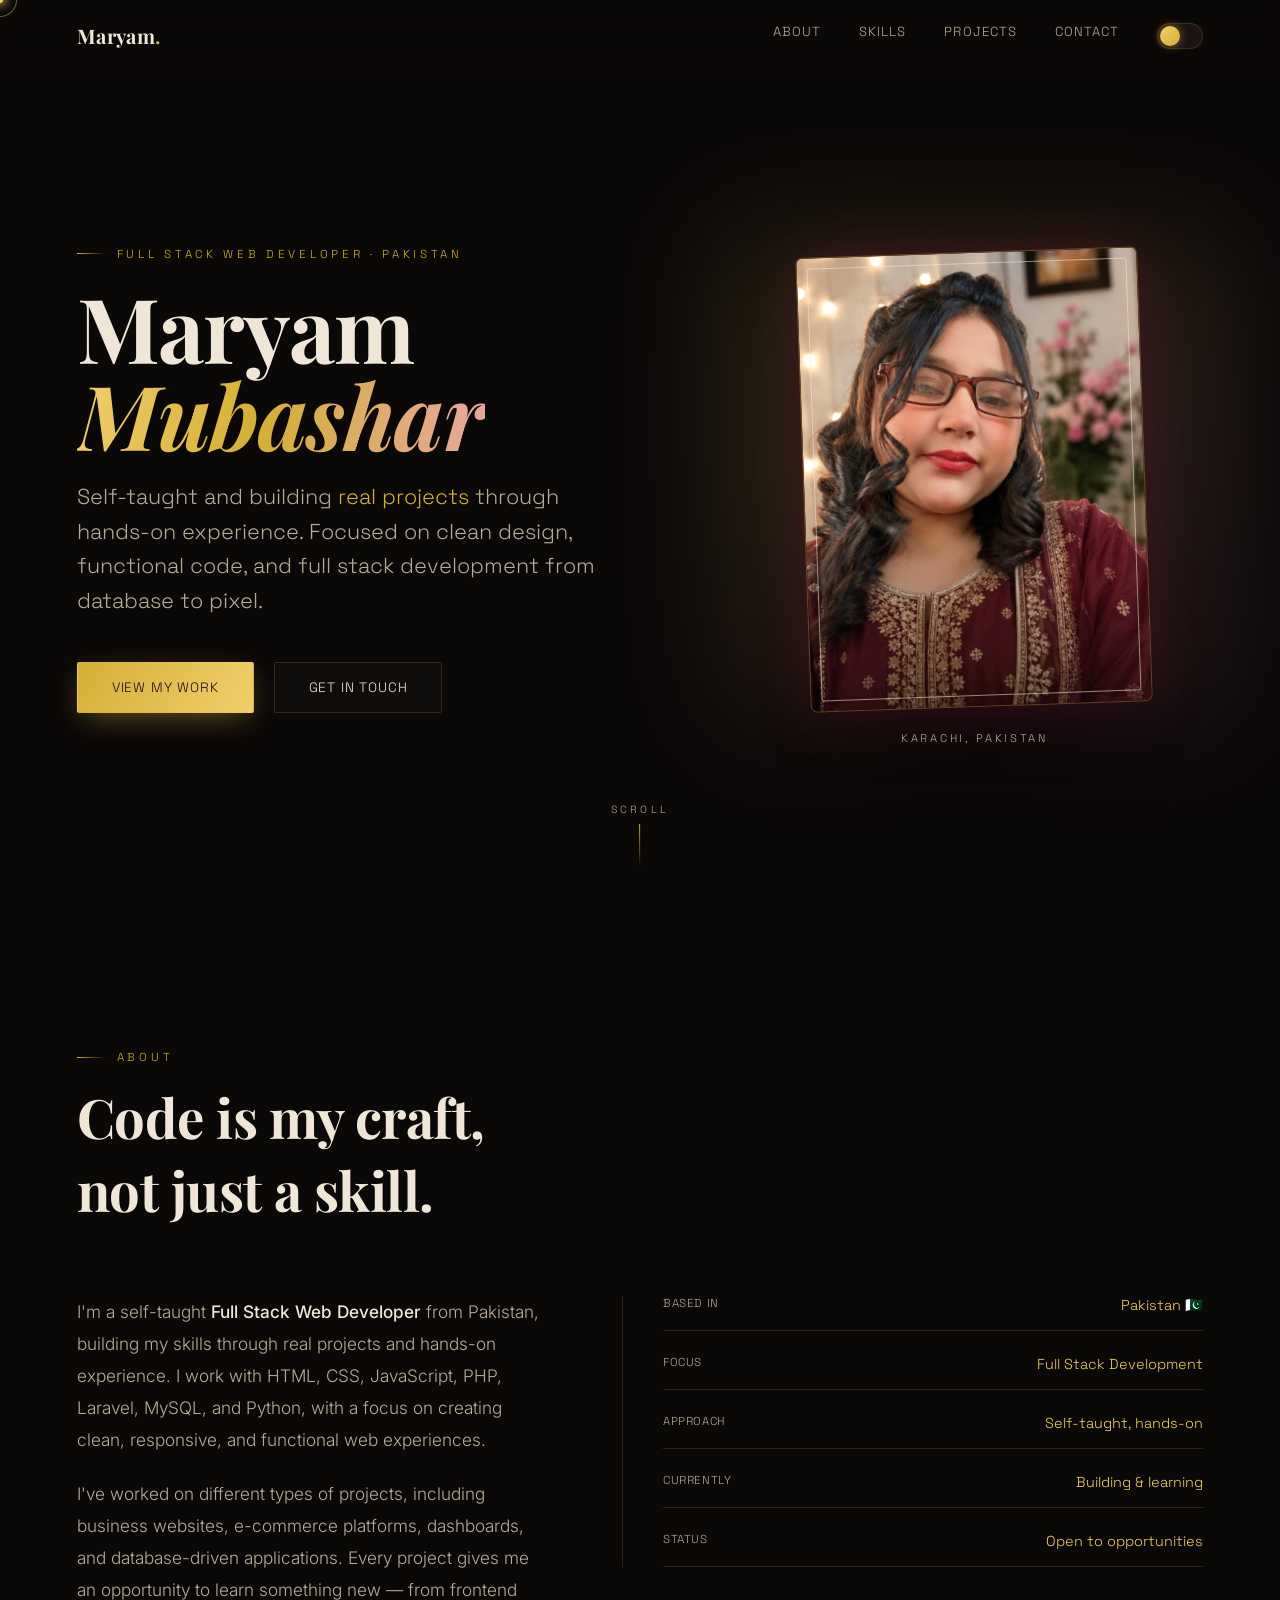
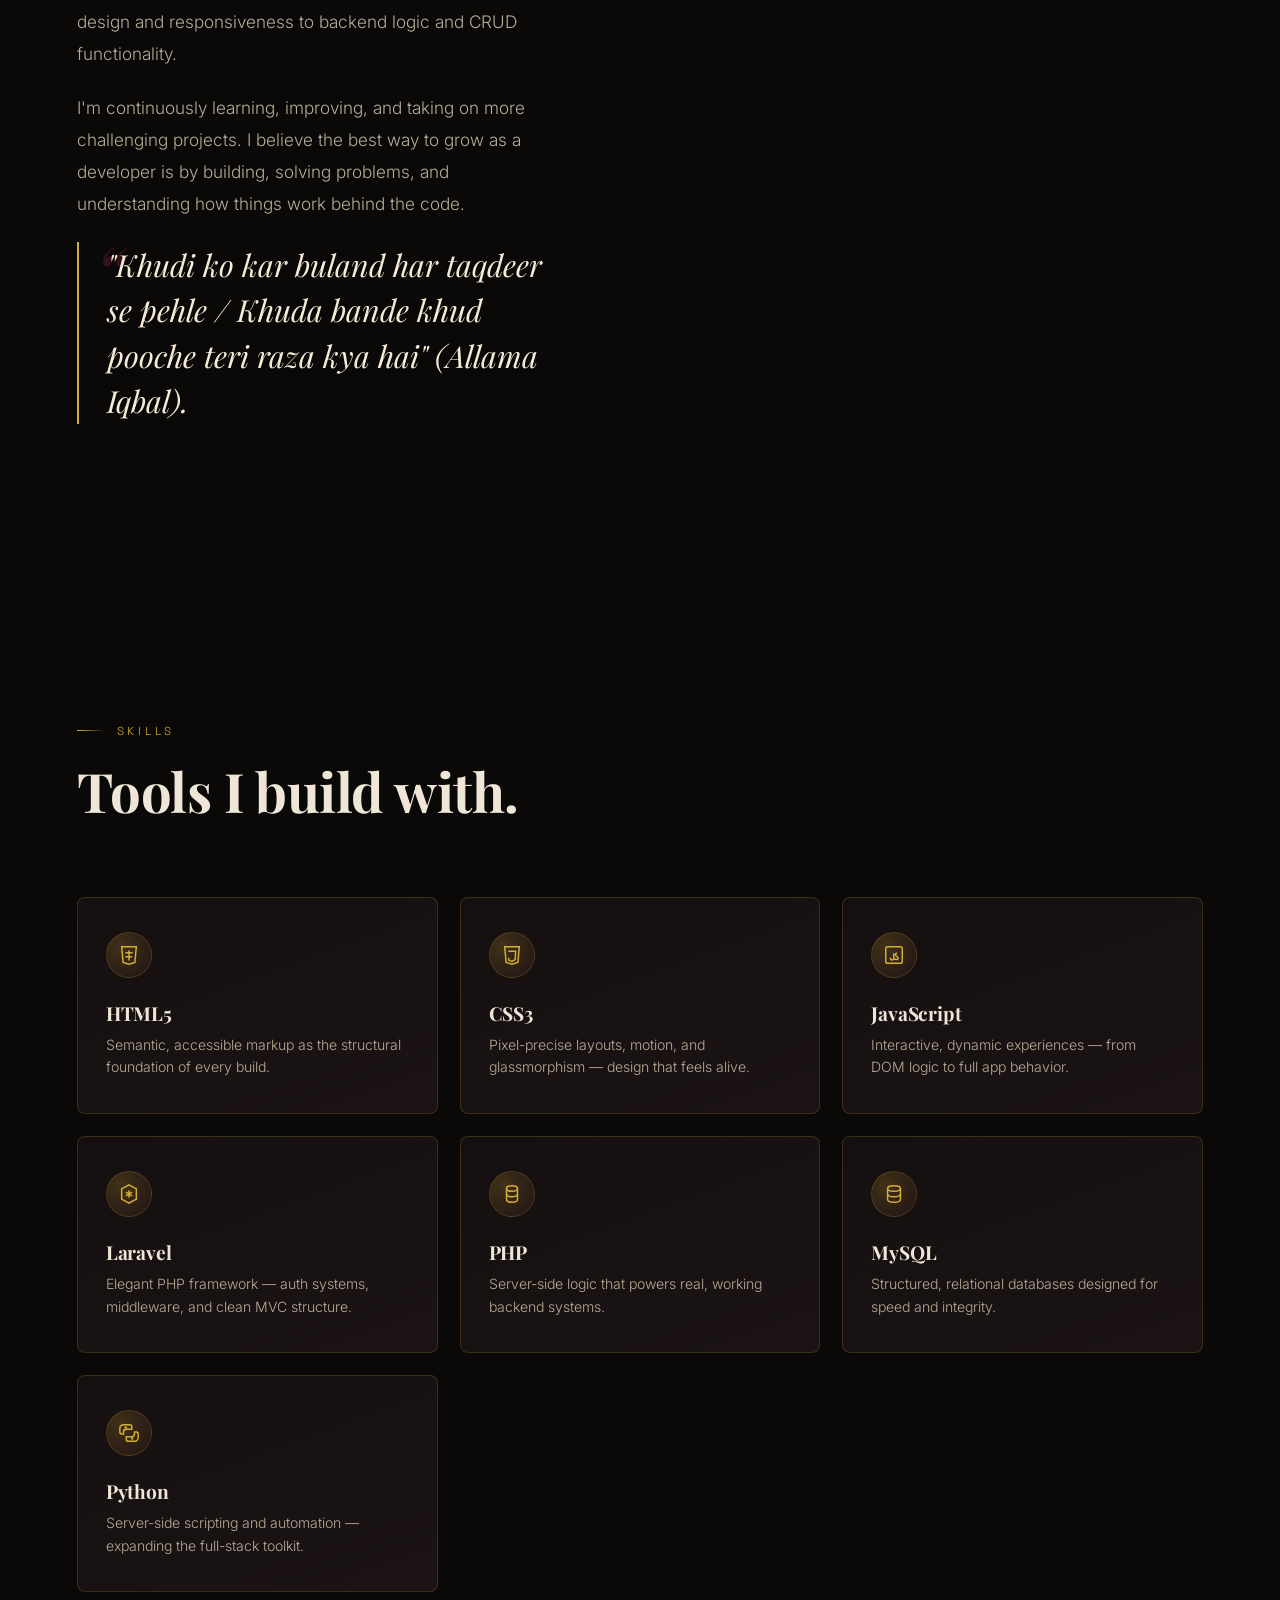
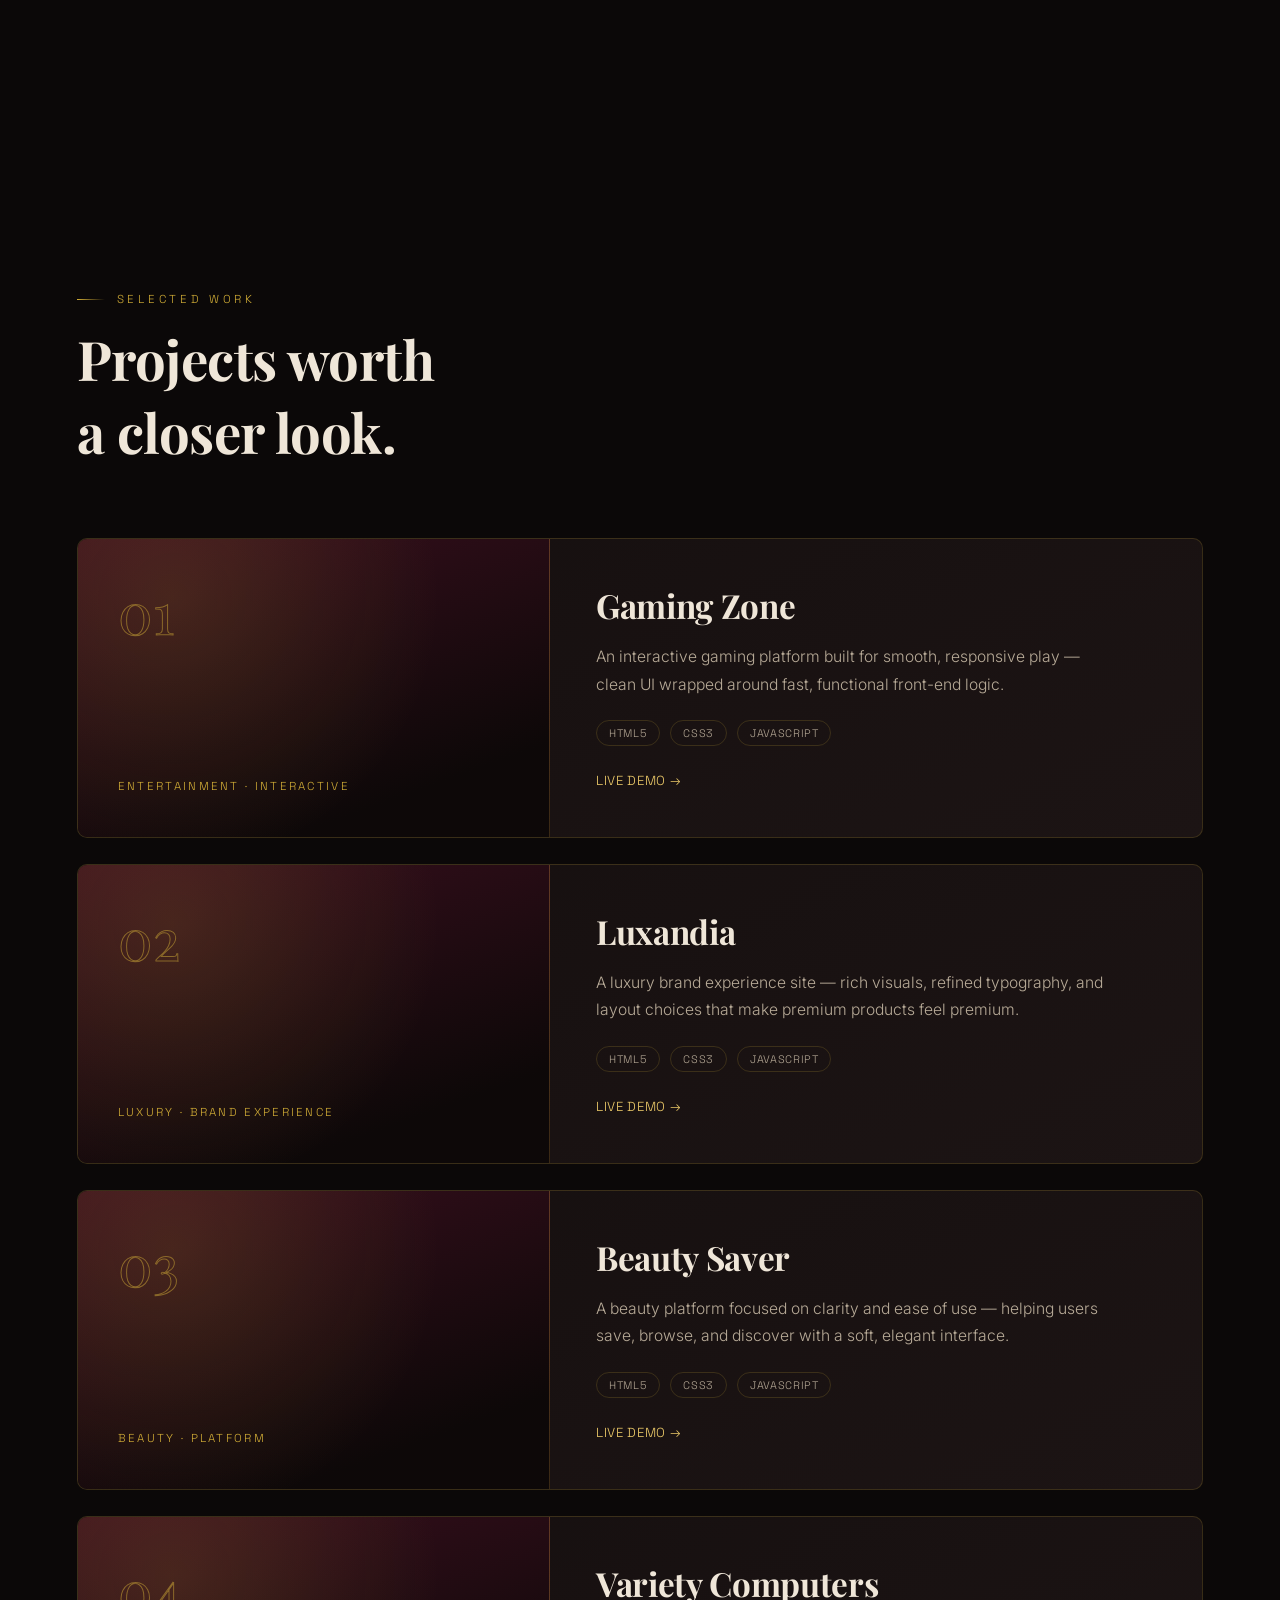
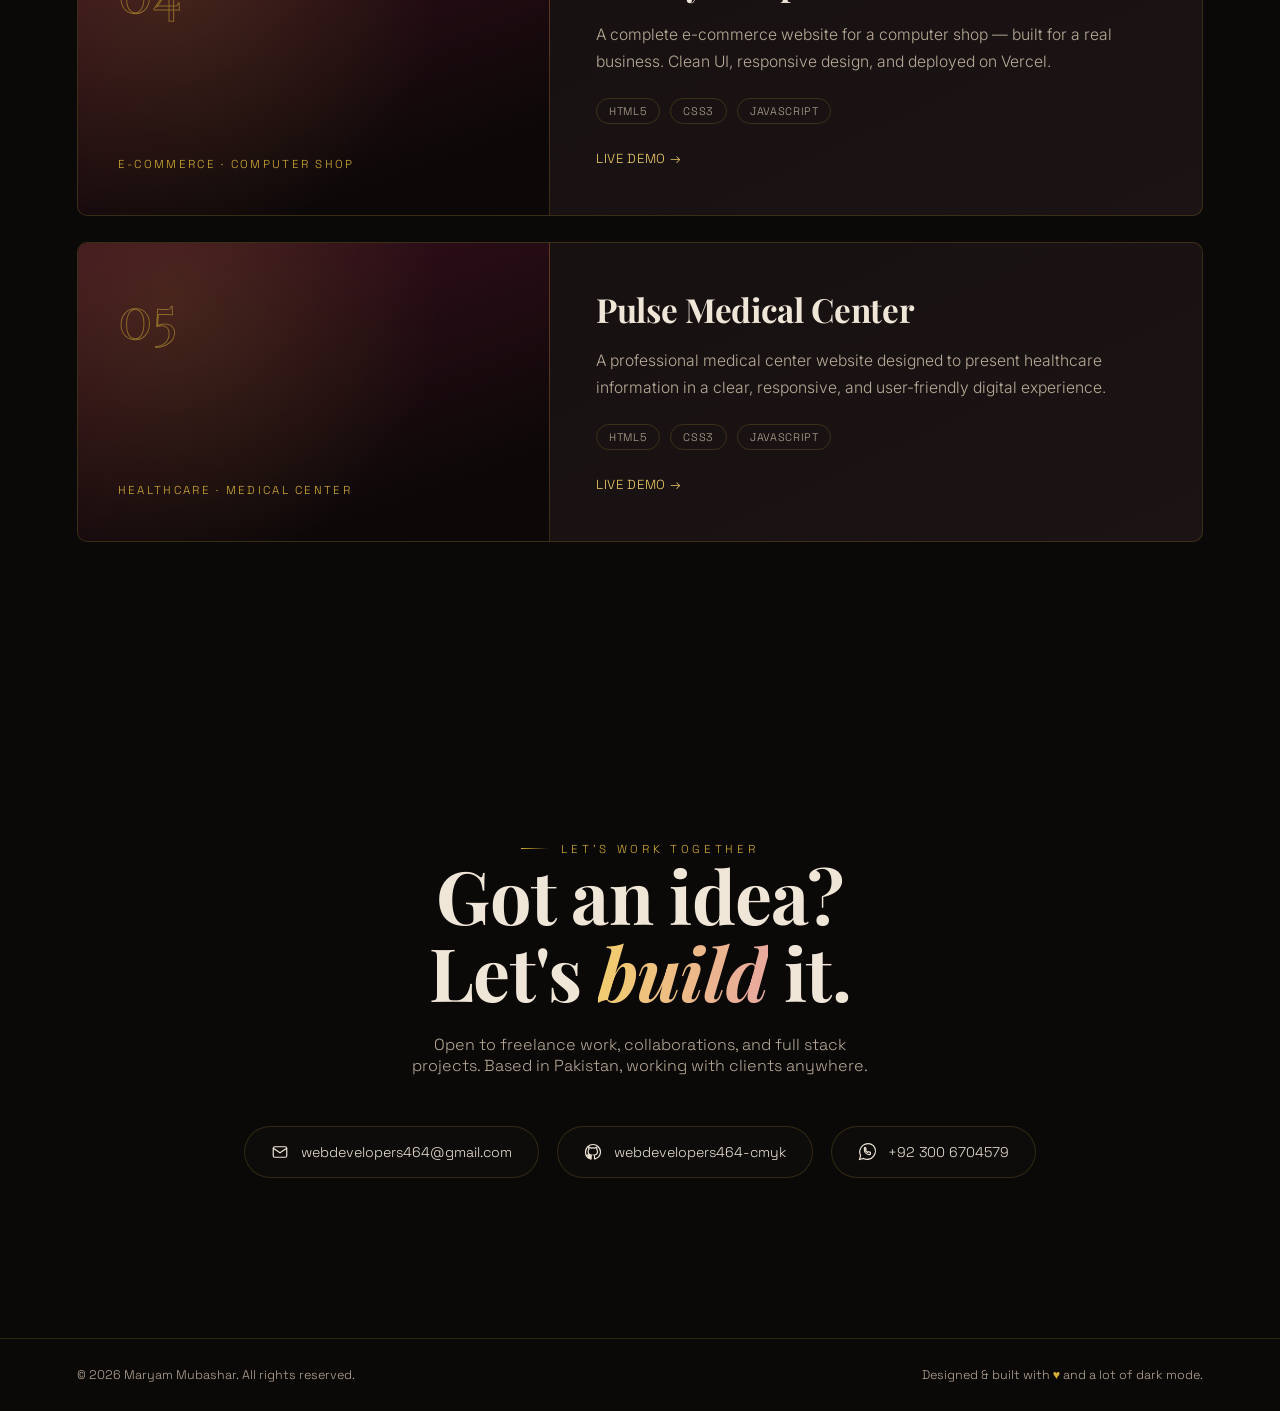
==== index.html @ ad4e0542 "index.html" ====
<!DOCTYPE html>
<html lang="en">
<head>
<meta charset="UTF-8">
<meta name="viewport" content="width=device-width, initial-scale=1.0">
<title>Maryam Mubashar — Full Stack Web Developer</title>
<meta name="description" content="Portfolio of Maryam Mubashar, self-taught Full Stack Web Developer from Pakistan.">

<!-- Fonts -->
<link rel="preconnect" href="https://fonts.googleapis.com">
<link rel="preconnect" href="https://fonts.gstatic.com" crossorigin>
<link href="https://fonts.googleapis.com/css2?family=Playfair+Display:ital,wght@0,500;0,600;0,700;0,800;0,900;1,600&family=Space+Grotesk:wght@400;500;600;700&family=Inter:wght@300;400;500;600&display=swap" rel="stylesheet">

<style>
  /* ============================================
     DESIGN TOKENS
     Palette: charcoal-black canvas, deep maroon,
     antique gold, warm cream, rose-gold glow
     ============================================ */
  :root{
    --bg-void:#0b0808;
    --bg-panel:#150f0f;
    --bg-panel-2:#1c1414;
    --maroon:#5c1a2e;
    --maroon-deep:#3a0f1e;
    --gold:#d4af37;
    --gold-bright:#f2cf6b;
    --cream:#f5ead6;
    --rose-glow:#e8a7a1;
    --ink:#efe6d8;
    --ink-dim:#b8ab98;
    --line:rgba(212,175,55,0.18);
    --ease:cubic-bezier(.4,0,.2,1);
    --ease-soft:cubic-bezier(.16,1,.3,1);
  }

  html.light{
    --bg-void:#f7f1e6;
    --bg-panel:#fffaf0;
    --bg-panel-2:#f1e6d0;
    --ink:#2a1c1c;
    --ink-dim:#6b5a4d;
    --line:rgba(92,26,46,0.18);
  }

  *{ margin:0; padding:0; box-sizing:border-box; }

  html{ scroll-behavior:smooth; }

  body{
    background:var(--bg-void);
    color:var(--ink);
    font-family:'Inter', sans-serif;
    font-weight:300;
    overflow-x:hidden;
    cursor:none;
    transition:background .5s var(--ease), color .5s var(--ease);
  }

  @media (max-width: 900px){
    body{ cursor:auto; }
  }

  ::selection{ background:var(--gold); color:#1a0f0f; }

  a{ color:inherit; text-decoration:none; }

  h1,h2,h3,h4{ font-family:'Playfair Display', serif; font-weight:700; letter-spacing:-0.01em; }

  .eyebrow{
    font-family:'Space Grotesk', sans-serif;
    font-size:0.72rem;
    letter-spacing:0.32em;
    text-transform:uppercase;
    color:var(--gold);
    display:flex;
    align-items:center;
    gap:12px;
  }
  .eyebrow::before{
    content:'';
    width:28px; height:1px;
    background:linear-gradient(90deg, var(--gold), transparent);
  }

  /* ============================================
     CUSTOM CURSOR — gold glow trail
     ============================================ */
  #cursor-dot, #cursor-ring{
    position:fixed;
    top:0; left:0;
    pointer-events:none;
    z-index:9999;
    border-radius:50%;
    transform:translate(-50%,-50%);
  }
  #cursor-dot{
    width:6px; height:6px;
    background:var(--gold-bright);
    box-shadow:0 0 10px 2px rgba(242,207,107,0.9);
  }
  #cursor-ring{
    width:34px; height:34px;
    border:1px solid rgba(212,175,55,0.55);
    background:radial-gradient(circle, rgba(212,175,55,0.08), transparent 70%);
    transition:width .25s var(--ease), height .25s var(--ease), border-color .25s var(--ease), background .25s var(--ease);
  }
  #cursor-ring.hover{
    width:60px; height:60px;
    border-color:var(--gold-bright);
    background:radial-gradient(circle, rgba(212,175,55,0.16), transparent 70%);
  }
  @media (max-width: 900px){
    #cursor-dot, #cursor-ring{ display:none; }
  }

  /* ============================================
     PARTICLES — floating embers
     ============================================ */
  #particles{
    position:fixed; inset:0;
    pointer-events:none;
    z-index:1;
    overflow:hidden;
  }
  .particle{
    position:absolute;
    bottom:-10px;
    border-radius:50%;
    background:var(--gold);
    opacity:0;
    animation:rise linear infinite;
    box-shadow:0 0 6px 1px rgba(212,175,55,0.6);
  }
  @keyframes rise{
    0%{ transform:translateY(0) translateX(0); opacity:0; }
    10%{ opacity:0.7; }
    90%{ opacity:0.4; }
    100%{ transform:translateY(-105vh) translateX(var(--drift,30px)); opacity:0; }
  }

  /* ============================================
     NAV
     ============================================ */
  nav{
    position:fixed; top:0; left:0; right:0;
    z-index:500;
    display:flex;
    align-items:center;
    justify-content:space-between;
    padding:22px 6%;
    background:linear-gradient(180deg, rgba(11,8,8,0.85), transparent);
    backdrop-filter:blur(6px);
    transition:padding .4s var(--ease);
  }
  html.light nav{ background:linear-gradient(180deg, rgba(247,241,230,0.9), transparent); }

  .logo{
    font-family:'Playfair Display', serif;
    font-size:1.25rem;
    font-weight:700;
    letter-spacing:0.02em;
  }
  .logo span{ color:var(--gold); }

  .nav-links{
    display:flex;
    gap:38px;
    font-family:'Space Grotesk', sans-serif;
    font-size:0.82rem;
    letter-spacing:0.08em;
    text-transform:uppercase;
  }
  .nav-links a{
    position:relative;
    color:var(--ink-dim);
    transition:color .3s var(--ease);
  }
  .nav-links a::after{
    content:'';
    position:absolute;
    left:0; bottom:-6px;
    width:0; height:1px;
    background:var(--gold);
    transition:width .35s var(--ease-soft);
  }
  .nav-links a:hover{ color:var(--gold-bright); }
  .nav-links a:hover::after{ width:100%; }

  .mode-toggle{
    width:46px; height:26px;
    border-radius:20px;
    border:1px solid var(--line);
    background:var(--bg-panel-2);
    position:relative;
    cursor:pointer;
    flex-shrink:0;
  }
  .mode-toggle::after{
    content:'';
    position:absolute;
    top:2px; left:2px;
    width:20px; height:20px;
    border-radius:50%;
    background:linear-gradient(135deg, var(--gold-bright), var(--gold));
    transition:transform .4s var(--ease-soft);
    box-shadow:0 0 8px rgba(212,175,55,0.6);
  }
  html.light .mode-toggle::after{ transform:translateX(20px); }

  .nav-mobile-toggle{ display:none; }

  @media (max-width: 780px){
    .nav-links{
      position:fixed;
      top:0; right:0;
      height:100vh;
      width:min(78vw, 320px);
      background:var(--bg-panel);
      flex-direction:column;
      justify-content:center;
      align-items:flex-start;
      padding:0 12%;
      gap:32px;
      transform:translateX(100%);
      transition:transform .5s var(--ease-soft);
      border-left:1px solid var(--line);
    }
    .nav-links.open{ transform:translateX(0); }
    .nav-mobile-toggle{
      display:flex; flex-direction:column; gap:5px;
      background:none; border:none; cursor:pointer; z-index:600;
    }
    .nav-mobile-toggle span{
      width:24px; height:1.5px; background:var(--gold);
      transition:transform .3s var(--ease), opacity .3s var(--ease);
    }
    .nav-mobile-toggle.open span:nth-child(1){ transform:translateY(6.5px) rotate(45deg); }
    .nav-mobile-toggle.open span:nth-child(2){ opacity:0; }
    .nav-mobile-toggle.open span:nth-child(3){ transform:translateY(-6.5px) rotate(-45deg); }
  }

  section{ position:relative; z-index:2; }

  /* ============================================
     HERO
     ============================================ */
  .hero{
    min-height:100svh;
    display:flex;
    align-items:center;
    padding:140px 6% 80px;
    position:relative;
    gap:60px;
  }
  .hero-inner{
    display:grid;
    grid-template-columns:1.15fr 0.85fr;
    align-items:center;
    gap:50px;
    max-width:1300px;
    margin:0 auto;
    width:100%;
  }

  .hero-text .eyebrow{ margin-bottom:22px; }

  .hero-title{
    font-size:clamp(2.6rem, 8vw, 5.6rem);
    line-height:0.98;
    color:var(--ink);
  }
  .hero-title em{
    font-style:italic;
    background:linear-gradient(100deg, var(--gold-bright), var(--gold) 45%, var(--rose-glow));
    -webkit-background-clip:text;
    background-clip:text;
    color:transparent;
  }

  .hero-sub{
    font-family:'Space Grotesk', sans-serif;
    font-size:clamp(1rem, 2vw, 1.35rem);
    color:var(--ink-dim);
    margin-top:22px;
    max-width:520px;
    line-height:1.6;
  }
  .hero-sub .accent{ color:var(--gold); }

  .hero-ctas{
    display:flex;
    gap:20px;
    margin-top:44px;
    flex-wrap:wrap;
  }

  .btn{
    font-family:'Space Grotesk', sans-serif;
    font-size:0.85rem;
    letter-spacing:0.06em;
    text-transform:uppercase;
    padding:16px 34px;
    border-radius:2px;
    cursor:pointer;
    border:1px solid transparent;
    transition:transform .45s var(--ease-soft), box-shadow .45s var(--ease-soft), background .4s var(--ease), color .4s var(--ease);
    display:inline-flex; align-items:center; gap:10px;
  }
  .btn-solid{
    background:linear-gradient(120deg, var(--gold), var(--gold-bright));
    color:#1a0f0f;
    box-shadow:0 8px 30px -8px rgba(212,175,55,0.55);
  }
  .btn-solid:hover{ transform:translateY(-3px); box-shadow:0 14px 38px -8px rgba(212,175,55,0.75); }
  .btn-outline{
    border-color:var(--line);
    color:var(--ink);
    background:rgba(255,255,255,0.02);
  }
  .btn-outline:hover{ border-color:var(--gold); color:var(--gold-bright); transform:translateY(-3px); }

  /* Photo frame — the signature element */
  .frame-wrap{
    position:relative;
    display:flex;
    justify-content:center;
    align-items:center;
    perspective:1200px;
  }
  .frame{
    position:relative;
    width:min(340px, 78vw);
    aspect-ratio:3/4;
    border-radius:6px;
    overflow:hidden;
    transform:rotate(-2deg);
    transition:transform .6s var(--ease-soft);
    box-shadow:
      0 0 0 1px rgba(212,175,55,0.35),
      0 0 60px -10px rgba(92,26,46,0.8),
      0 30px 60px -20px rgba(0,0,0,0.7);
  }
  .frame:hover{ transform:rotate(0deg) scale(1.02); }
  .frame img{
    width:100%; height:100%;
    object-fit:cover;
    filter:saturate(1.08) contrast(1.04);
  }
  .frame::before{
    content:'';
    position:absolute; inset:10px;
    border:1px solid rgba(245,234,214,0.55);
    border-radius:2px;
    pointer-events:none;
    z-index:2;
  }
  .frame::after{
    content:'';
    position:absolute; inset:0;
    background:linear-gradient(180deg, transparent 60%, rgba(11,8,8,0.55));
    z-index:1;
  }
  .frame-glow{
    position:absolute;
    inset:-18px;
    border-radius:14px;
    background:conic-gradient(from 0deg, var(--gold), var(--rose-glow), var(--maroon), var(--gold-bright), var(--gold));
    filter:blur(60px);
    opacity:0.15;
    z-index:-1;
    animation:spin 10s linear infinite;
  }
  @keyframes spin{ to{ transform:rotate(360deg); } }

  .frame-caption{
    position:absolute;
    bottom:-38px; left:50%;
    transform:translateX(-50%);
    font-family:'Space Grotesk', sans-serif;
    font-size:0.7rem;
    letter-spacing:0.24em;
    text-transform:uppercase;
    color:var(--ink-dim);
    white-space:nowrap;
  }

  .scroll-cue{
    position:absolute;
    bottom:32px; left:50%;
    transform:translateX(-50%);
    display:flex; flex-direction:column; align-items:center;
    gap:8px;
    font-family:'Space Grotesk', sans-serif;
    font-size:0.65rem;
    letter-spacing:0.3em;
    text-transform:uppercase;
    color:var(--ink-dim);
  }
  .scroll-cue .line{
    width:1px; height:44px;
    background:linear-gradient(180deg, var(--gold), transparent);
    animation:cue 2s var(--ease) infinite;
  }
  @keyframes cue{
    0%{ transform:scaleY(0); transform-origin:top; }
    50%{ transform:scaleY(1); transform-origin:top; }
    51%{ transform-origin:bottom; }
    100%{ transform:scaleY(0); transform-origin:bottom; }
  }

  @media (max-width: 900px){
    .hero-inner{ grid-template-columns:1fr; text-align:center; }
    .hero-sub{ margin-left:auto; margin-right:auto; }
    .hero-ctas{ justify-content:center; }
    .frame-wrap{ order:-1; margin-bottom:20px; }
  }

  /* ============================================
     SECTION HEADERS (shared)
     ============================================ */
  .section-pad{ padding:150px 6%; max-width:1300px; margin:0 auto; }
  .section-head{ margin-bottom:70px; }
  .section-head h2{
    font-size:clamp(2.2rem, 4.5vw, 3.4rem);
    margin-top:16px;
  }

  .reveal{
    opacity:0;
    transform:translateY(36px);
    transition:opacity .9s var(--ease-soft), transform .9s var(--ease-soft);
  }
  .reveal.in{ opacity:1; transform:translateY(0); }

  /* ============================================
     ABOUT
     ============================================ */
  .about-grid{
    display:grid;
    grid-template-columns:0.9fr 1.1fr;
    gap:70px;
    align-items:start;
  }
  .about-text p{
    font-size:1.08rem;
    line-height:1.85;
    color:var(--ink-dim);
    margin-bottom:22px;
    max-width:560px;
  }
  .about-text p strong{ color:var(--ink); font-weight:500; }

  blockquote{
    font-family:'Playfair Display', serif;
    font-style:italic;
    font-size:clamp(1.3rem, 2.6vw, 1.9rem);
    color:var(--cream);
    line-height:1.5;
    border-left:2px solid var(--gold);
    padding-left:28px;
    position:relative;
  }
  blockquote::before{
    content:'“';
    position:absolute;
    top:-30px; left:14px;
    font-size:5rem;
    color:var(--maroon);
    opacity:0.5;
    font-family:'Playfair Display', serif;
    z-index:-1;
  }

  .about-meta{
    display:flex;
    flex-direction:column;
    gap:24px;
    border-left:1px solid var(--line);
    padding-left:40px;
  }
  .meta-row{ display:flex; justify-content:space-between; gap:20px; font-family:'Space Grotesk', sans-serif; font-size:0.9rem; border-bottom:1px solid var(--line); padding-bottom:16px; }
  .meta-row .k{ color:var(--ink-dim); letter-spacing:0.05em; text-transform:uppercase; font-size:0.72rem; }
  .meta-row .v{ color:var(--gold-bright); }

  @media (max-width: 860px){
    .about-grid{ grid-template-columns:1fr; }
    .about-meta{ border-left:none; padding-left:0; border-top:1px solid var(--line); padding-top:30px; }
  }

  /* ============================================
     SKILLS
     ============================================ */
  .skills-grid{
    display:grid;
    grid-template-columns:repeat(3, 1fr);
    gap:22px;
  }
  .skill-card{
    background:linear-gradient(160deg, var(--bg-panel), var(--bg-panel-2));
    border:1px solid var(--line);
    border-radius:8px;
    padding:34px 28px;
    position:relative;
    overflow:hidden;
    transition:transform .5s var(--ease-soft), border-color .4s var(--ease), box-shadow .5s var(--ease-soft);
  }
  .skill-card::before{
    content:'';
    position:absolute; top:0; left:0; right:0; height:2px;
    background:linear-gradient(90deg, var(--maroon), var(--gold), var(--rose-glow));
    transform:scaleX(0);
    transform-origin:left;
    transition:transform .5s var(--ease-soft);
  }
  .skill-card:hover{
    transform:translateY(-8px);
    border-color:rgba(212,175,55,0.5);
    box-shadow:0 20px 45px -20px rgba(212,175,55,0.35);
  }
  .skill-card:hover::before{ transform:scaleX(1); }

  .skill-icon{
    width:46px; height:46px;
    display:flex; align-items:center; justify-content:center;
    margin-bottom:22px;
    border-radius:50%;
    background:radial-gradient(circle at 30% 30%, rgba(212,175,55,0.22), rgba(92,26,46,0.15));
    border:1px solid var(--line);
  }
  .skill-icon svg{ width:22px; height:22px; }

  .skill-card h3{ font-size:1.2rem; margin-bottom:8px; color:var(--ink); }
  .skill-card p{ font-size:0.88rem; color:var(--ink-dim); line-height:1.6; font-family:'Inter', sans-serif; }

  @media (max-width: 900px){
    .skills-grid{ grid-template-columns:repeat(2, 1fr); }
  }
  @media (max-width: 560px){
    .skills-grid{ grid-template-columns:1fr; }
  }

  /* ============================================
     PROJECTS — 3D tilt cards
     ============================================ */
  .projects-list{ display:flex; flex-direction:column; gap:26px; }

  .project-card{
    --rx:0deg; --ry:0deg;
    display:grid;
    grid-template-columns:0.42fr 0.58fr;
    gap:0;
    background:linear-gradient(155deg, var(--bg-panel), var(--bg-panel-2));
    border:1px solid var(--line);
    border-radius:10px;
    overflow:hidden;
    transform:perspective(1200px) rotateX(var(--rx)) rotateY(var(--ry));
    transition:transform .25s var(--ease), border-color .4s var(--ease), box-shadow .4s var(--ease);
    position:relative;
  }
  .project-card:hover{
    border-color:rgba(212,175,55,0.45);
    box-shadow:0 30px 60px -30px rgba(0,0,0,0.6);
  }
  .project-visual{
    position:relative;
    padding:44px 40px;
    display:flex; flex-direction:column; justify-content:space-between;
    background:
      radial-gradient(circle at 20% 20%, rgba(212,175,55,0.15), transparent 60%),
      linear-gradient(160deg, var(--maroon-deep), #0d0808 80%);
    border-right:1px solid var(--line);
  }
  .project-number{
    font-family:'Playfair Display', serif;
    font-size:3.6rem;
    color:transparent;
    -webkit-text-stroke:1px rgba(212,175,55,0.5);
    line-height:1;
  }
  .project-tag{
    font-family:'Space Grotesk', sans-serif;
    font-size:0.72rem;
    letter-spacing:0.2em;
    text-transform:uppercase;
    color:var(--gold);
    margin-top:20px;
  }
  .project-body{ padding:44px 46px; display:flex; flex-direction:column; justify-content:center; gap:16px; }
  .project-body h3{ font-size:clamp(1.5rem, 2.6vw, 2.1rem); color:var(--ink); }
  .project-body p{ color:var(--ink-dim); line-height:1.75; font-size:0.98rem; max-width:520px; }
  .project-links{ display:flex; gap:16px; margin-top:10px; align-items:center; flex-wrap:wrap; }
  .project-link{
    font-family:'Space Grotesk', sans-serif;
    font-size:0.82rem;
    letter-spacing:0.05em;
    text-transform:uppercase;
    color:var(--gold-bright);
    display:inline-flex; align-items:center; gap:8px;
    border-bottom:1px solid transparent;
    padding-bottom:3px;
    transition:border-color .3s var(--ease), gap .3s var(--ease), color .3s var(--ease);
  }
  .project-link:hover{ border-color:var(--gold); gap:12px; color:var(--cream); }
  .project-stack{ display:flex; gap:10px; flex-wrap:wrap; margin-top:6px; }
  .stack-pill{
    font-family:'Space Grotesk', sans-serif;
    font-size:0.68rem;
    letter-spacing:0.06em;
    text-transform:uppercase;
    color:var(--ink-dim);
    border:1px solid var(--line);
    padding:5px 12px;
    border-radius:20px;
  }

  @media (max-width: 820px){
    .project-card{ grid-template-columns:1fr; }
    .project-visual{ border-right:none; border-bottom:1px solid var(--line); }
  }

  /* ============================================
     CONTACT / FOOTER
     ============================================ */
  .contact-section{
    padding:150px 6% 60px;
    text-align:center;
    position:relative;
  }
  .contact-title{
    font-size:clamp(2.4rem, 7vw, 4.6rem);
    line-height:1.05;
  }
  .contact-title em{
    font-style:italic;
    background:linear-gradient(100deg, var(--gold-bright), var(--rose-glow));
    -webkit-background-clip:text; background-clip:text; color:transparent;
  }
  .contact-sub{
    color:var(--ink-dim);
    font-family:'Space Grotesk', sans-serif;
    margin:24px auto 50px;
    max-width:460px;
  }

  .contact-links{
    display:flex;
    justify-content:center;
    gap:18px;
    flex-wrap:wrap;
    margin-bottom:100px;
  }
  .contact-pill{
    display:flex; align-items:center; gap:12px;
    padding:16px 26px;
    border:1px solid var(--line);
    border-radius:40px;
    font-family:'Space Grotesk', sans-serif;
    font-size:0.88rem;
    color:var(--ink);
    transition:transform .4s var(--ease-soft), border-color .3s var(--ease), background .3s var(--ease);
    background:rgba(255,255,255,0.015);
  }
  .contact-pill:hover{
    transform:translateY(-4px);
    border-color:var(--gold);
    background:rgba(212,175,55,0.06);
    color:var(--gold-bright);
  }
  .contact-pill svg{ width:18px; height:18px; }

  footer{
    border-top:1px solid var(--line);
    padding:28px 6%;
    display:flex;
    justify-content:space-between;
    align-items:center;
    flex-wrap:wrap;
    gap:14px;
    font-family:'Space Grotesk', sans-serif;
    font-size:0.78rem;
    color:var(--ink-dim);
  }
  footer .heart{ color:var(--gold); }

  @media (max-width: 600px){
    footer{ flex-direction:column; text-align:center; }
  }

  /* utility */
  .container-narrow{ max-width:1300px; margin:0 auto; }
</style>
</head>
<body>

<!-- Custom cursor -->
<div id="cursor-dot"></div>
<div id="cursor-ring"></div>

<!-- Floating particles -->
<div id="particles"></div>

<!-- ============ NAV ============ -->
<nav>
  <div class="logo">Maryam<span>.</span></div>
  <button class="nav-mobile-toggle" id="navToggle" aria-label="Toggle menu">
    <span></span><span></span><span></span>
  </button>
  <div class="nav-links" id="navLinks">
    <a href="#about" class="nav-link">About</a>
    <a href="#skills" class="nav-link">Skills</a>
    <a href="#projects" class="nav-link">Projects</a>
    <a href="#contact" class="nav-link">Contact</a>
    <div class="mode-toggle" id="modeToggle" role="button" aria-label="Toggle light and dark mode"></div>
  </div>
</nav>

<!-- ============ HERO ============ -->
<header class="hero" id="home">
  <div class="hero-inner">
    <div class="hero-text">
      <p class="eyebrow">Full Stack Web Developer · Pakistan</p>
      <h1 class="hero-title">Maryam<br><em>Mubashar</em></h1>
      <p class="hero-sub">Self-taught and building <span class="accent">real projects</span> through hands-on experience. Focused on clean design, functional code, and full stack development from database to pixel.</p>
      <div class="hero-ctas">
        <a href="#projects" class="btn btn-solid">View My Work</a>
        <a href="#contact" class="btn btn-outline">Get In Touch</a>
      </div>
    </div>
    <div class="frame-wrap">
      <div class="frame-glow"></div>
      <div class="frame">
        <img src="[data-uri]" alt="Maryam Mubashar">
      </div>
      <span class="frame-caption">Karachi, Pakistan</span>
    </div>
  </div>
  <div class="scroll-cue"><span>Scroll</span><span class="line"></span></div>
</header>

<!-- ============ ABOUT ============ -->
<section class="section-pad" id="about">
  <div class="section-head reveal">
    <p class="eyebrow">About</p>
    <h2>Code is my craft,<br>not just a skill.</h2>
  </div>
  <div class="about-grid">
    <div class="about-text reveal">
      <p>I'm a self-taught <strong>Full Stack Web Developer</strong> from Pakistan, building my skills through real projects and hands-on experience. I work with HTML, CSS, JavaScript, PHP, Laravel, MySQL, and Python, with a focus on creating clean, responsive, and functional web experiences.</p>
      <p>I've worked on different types of projects, including business websites, e-commerce platforms, dashboards, and database-driven applications. Every project gives me an opportunity to learn something new — from frontend design and responsiveness to backend logic and CRUD functionality.</p>
      <p>I'm continuously learning, improving, and taking on more challenging projects. I believe the best way to grow as a developer is by building, solving problems, and understanding how things work behind the code.</p>
      <blockquote>"Khudi ko kar buland har taqdeer se pehle / Khuda bande khud pooche teri raza kya hai" (Allama Iqbal).</blockquote>
    </div>
    <div class="about-meta">
      <div class="meta-row"><span class="k">Based in</span><span class="v">Pakistan 🇵🇰</span></div>
      <div class="meta-row"><span class="k">Focus</span><span class="v">Full Stack Development</span></div>
      <div class="meta-row"><span class="k">Approach</span><span class="v">Self-taught, hands-on</span></div>
      <div class="meta-row"><span class="k">Currently</span><span class="v">Building &amp; learning</span></div>
      <div class="meta-row"><span class="k">Status</span><span class="v">Open to opportunities</span></div>
    </div>
  </div>
</section>

<!-- ============ SKILLS ============ -->
<section class="section-pad" id="skills">
  <div class="section-head reveal">
    <p class="eyebrow">Skills</p>
    <h2>Tools I build with.</h2>
  </div>
  <div class="skills-grid">

    <div class="skill-card reveal">
      <div class="skill-icon"><svg viewBox="0 0 24 24" fill="none" stroke="#d4af37" stroke-width="1.6"><path d="M4 3l1.6 17L12 22l6.4-2L20 3H4z"/><path d="M12 7v11M8 9.5h8M8 14h7.5"/></svg></div>
      <h3>HTML5</h3>
      <p>Semantic, accessible markup as the structural foundation of every build.</p>
    </div>

    <div class="skill-card reveal">
      <div class="skill-icon"><svg viewBox="0 0 24 24" fill="none" stroke="#d4af37" stroke-width="1.6"><path d="M4 3l1.6 17L12 22l6.4-2L20 3H4z"/><path d="M8 8h8l-.5 9L12 19l-3.3-1.2L8.4 15"/></svg></div>
      <h3>CSS3</h3>
      <p>Pixel-precise layouts, motion, and glassmorphism — design that feels alive.</p>
    </div>

    <div class="skill-card reveal">
      <div class="skill-icon"><svg viewBox="0 0 24 24" fill="none" stroke="#d4af37" stroke-width="1.6"><rect x="3" y="3" width="18" height="18" rx="2"/><path d="M8 15c0 1.5 1 2.5 2 2.5s1.7-.8 1.7-2V10M15.5 10c-1.3 0-2 .7-2 1.6 0 2 3 1.7 3 3.6 0 1-.8 1.8-2 1.8-1 0-1.7-.5-2-1.3"/></svg></div>
      <h3>JavaScript</h3>
      <p>Interactive, dynamic experiences — from DOM logic to full app behavior.</p>
    </div>

    <div class="skill-card reveal">
      <div class="skill-icon"><svg viewBox="0 0 24 24" fill="none" stroke="#d4af37" stroke-width="1.6"><path d="M12 2l8 4.5v11L12 22l-8-4.5v-11L12 2z"/><path d="M12 8v8M8.5 10l7 4M15.5 10l-7 4"/></svg></div>
      <h3>Laravel</h3>
      <p>Elegant PHP framework — auth systems, middleware, and clean MVC structure.</p>
    </div>

    <div class="skill-card reveal">
      <div class="skill-icon"><svg viewBox="0 0 24 24" fill="none" stroke="#d4af37" stroke-width="1.6"><path d="M12 3c-3 0-6 1-6 3v12c0 2 3 3 6 3s6-1 6-3V6c0-2-3-3-6-3z"/><path d="M6 6c0 2 3 3 6 3s6-1 6-3M6 12c0 2 3 3 6 3s6-1 6-3"/></svg></div>
      <h3>PHP</h3>
      <p>Server-side logic that powers real, working backend systems.</p>
    </div>

    <div class="skill-card reveal">
      <div class="skill-icon"><svg viewBox="0 0 24 24" fill="none" stroke="#d4af37" stroke-width="1.6"><ellipse cx="12" cy="6" rx="7" ry="3"/><path d="M5 6v12c0 1.7 3.1 3 7 3s7-1.3 7-3V6"/><path d="M5 12c0 1.7 3.1 3 7 3s7-1.3 7-3"/></svg></div>
      <h3>MySQL</h3>
      <p>Structured, relational databases designed for speed and integrity.</p>
    </div>

    <div class="skill-card reveal">
      <div class="skill-icon"><svg viewBox="0 0 24 24" fill="none" stroke="#d4af37" stroke-width="1.6"><path d="M9 3h4a2 2 0 0 1 2 2v3H9a3 3 0 0 0-3 3v2H4a2 2 0 0 1-2-2V7a4 4 0 0 1 4-4h3z"/><path d="M15 21h-4a2 2 0 0 1-2-2v-3h6a3 3 0 0 0 3-3v-2h2a2 2 0 0 1 2 2v4a4 4 0 0 1-4 4h-3z"/><circle cx="8.5" cy="6" r=".6" fill="#d4af37"/><circle cx="15.5" cy="18" r=".6" fill="#d4af37"/></svg></div>
      <h3>Python</h3>
      <p>Server-side scripting and automation — expanding the full-stack toolkit.</p>
    </div>

  </div>
</section>

<!-- ============ PROJECTS ============ -->
<section class="section-pad" id="projects">
  <div class="section-head reveal">
    <p class="eyebrow">Selected Work</p>
    <h2>Projects worth<br>a closer look.</h2>
  </div>

  <div class="projects-list">

    <div class="project-card reveal" data-tilt>
      <div class="project-visual">
        <span class="project-number">01</span>
        <span class="project-tag">Entertainment · Interactive</span>
      </div>
      <div class="project-body">
        <h3>Gaming Zone</h3>
        <p>An interactive gaming platform built for smooth, responsive play — clean UI wrapped around fast, functional front-end logic.</p>
        <div class="project-stack">
          <span class="stack-pill">HTML5</span><span class="stack-pill">CSS3</span><span class="stack-pill">JavaScript</span>
        </div>
        <div class="project-links">
          <a href="https://gaming-zone-one.vercel.app" target="_blank" rel="noopener" class="project-link">Live Demo →</a>
        </div>
      </div>
    </div>

    <div class="project-card reveal" data-tilt>
      <div class="project-visual">
        <span class="project-number">02</span>
        <span class="project-tag">Luxury · Brand Experience</span>
      </div>
      <div class="project-body">
        <h3>Luxandia</h3>
        <p>A luxury brand experience site — rich visuals, refined typography, and layout choices that make premium products feel premium.</p>
        <div class="project-stack">
          <span class="stack-pill">HTML5</span><span class="stack-pill">CSS3</span><span class="stack-pill">JavaScript</span>
        </div>
        <div class="project-links">
          <a href="https://luxandia-zeta.vercel.app" target="_blank" rel="noopener" class="project-link">Live Demo →</a>
        </div>
      </div>
    </div>

    <div class="project-card reveal" data-tilt>
      <div class="project-visual">
        <span class="project-number">03</span>
        <span class="project-tag">Beauty · Platform</span>
      </div>
      <div class="project-body">
        <h3>Beauty Saver</h3>
        <p>A beauty platform focused on clarity and ease of use — helping users save, browse, and discover with a soft, elegant interface.</p>
        <div class="project-stack">
          <span class="stack-pill">HTML5</span><span class="stack-pill">CSS3</span><span class="stack-pill">JavaScript</span>
        </div>
        <div class="project-links">
          <a href="https://beauty-saver.vercel.app" target="_blank" rel="noopener" class="project-link">Live Demo →</a>
        </div>
      </div>
    </div>

    <div class="project-card reveal" data-tilt>
      <div class="project-visual">
        <span class="project-number">04</span>
        <span class="project-tag">E-Commerce · Computer Shop</span>
      </div>
      <div class="project-body">
        <h3>Variety Computers</h3>
        <p>A complete e-commerce website for a computer shop — built for a real business. Clean UI, responsive design, and deployed on Vercel.</p>
        <div class="project-stack">
          <span class="stack-pill">HTML5</span><span class="stack-pill">CSS3</span><span class="stack-pill">JavaScript</span>
        </div>
        <div class="project-links">
          <a href="https://varietycomputers.vercel.app" target="_blank" rel="noopener" class="project-link">Live Demo →</a>
        </div>
      </div>
    </div>

    <div class="project-card reveal" data-tilt>
      <div class="project-visual">
        <span class="project-number">05</span>
        <span class="project-tag">Healthcare · Medical Center</span>
      </div>
      <div class="project-body">
        <h3>Pulse Medical Center</h3>
        <p>A professional medical center website designed to present healthcare information in a clear, responsive, and user-friendly digital experience.</p>
        <div class="project-stack">
          <span class="stack-pill">HTML5</span><span class="stack-pill">CSS3</span><span class="stack-pill">JavaScript</span>
        </div>
        <div class="project-links">
          <a href="https://pulse-medical.infinityfreeapp.com/" target="_blank" rel="noopener" class="project-link">Live Demo →</a>
        </div>
      </div>
    </div>

  </div>
</section>

<!-- ============ CONTACT ============ -->
<section class="contact-section" id="contact">
  <p class="eyebrow" style="justify-content:center;">Let's Work Together</p>
  <h2 class="contact-title">Got an idea?<br>Let's <em>build</em> it.</h2>
  <p class="contact-sub">Open to freelance work, collaborations, and full stack projects. Based in Pakistan, working with clients anywhere.</p>

  <div class="contact-links">
    <a href="mailto:webdevelopers464@gmail.com" class="contact-pill">
      <svg viewBox="0 0 24 24" fill="none" stroke="currentColor" stroke-width="1.6"><rect x="3" y="5" width="18" height="14" rx="2"/><path d="M3 7l9 6 9-6"/></svg>
      webdevelopers464@gmail.com
    </a>
    <a href="https://github.com/webdevelopers464-cmyk" target="_blank" rel="noopener" class="contact-pill">
      <svg viewBox="0 0 24 24" fill="none" stroke="currentColor" stroke-width="1.6"><path d="M12 2C6.5 2 2 6.5 2 12c0 4.4 2.9 8.1 6.8 9.4.5.1.7-.2.7-.5v-1.8c-2.8.6-3.4-1.3-3.4-1.3-.4-1.1-1.1-1.4-1.1-1.4-.9-.6.1-.6.1-.6 1 .1 1.5 1 1.5 1 .9 1.5 2.3 1.1 2.9.8.1-.7.3-1.1.6-1.4-2.2-.2-4.6-1.1-4.6-5 0-1.1.4-2 1-2.7-.1-.2-.5-1.3.1-2.7 0 0 .8-.3 2.7 1a9.4 9.4 0 0 1 4.9 0c1.9-1.3 2.7-1 2.7-1 .5 1.4.2 2.5.1 2.7.6.7 1 1.6 1 2.7 0 3.9-2.4 4.7-4.6 5 .3.3.6.9.6 1.8v2.6c0 .3.2.6.7.5A10 10 0 0 0 22 12c0-5.5-4.5-10-10-10z"/></svg>
      webdevelopers464-cmyk
    </a>
    <a href="https://wa.me/923006704579" target="_blank" rel="noopener" class="contact-pill">
      <svg viewBox="0 0 24 24" fill="none" stroke="currentColor" stroke-width="1.6"><path d="M20.5 3.5a11 11 0 0 0-17 13.3L2 22l5.4-1.4A11 11 0 0 0 20.5 3.5z"/><path d="M8.5 8.5c0 4 3 7 7 7 .8 0 1-.6 1-1.2v-1.3c0-.4-.3-.7-.6-.8l-1.8-.6c-.3-.1-.6 0-.8.2l-.6.7c-1.2-.6-2.2-1.6-2.8-2.8l.7-.6c.2-.2.3-.5.2-.8l-.6-1.8c-.1-.3-.4-.6-.8-.6H9.7c-.6 0-1.2.2-1.2 1z"/></svg>
      +92 300 6704579
    </a>
  </div>
</section>

<footer>
  <span>© 2026 Maryam Mubashar. All rights reserved.</span>
  <span>Designed &amp; built with <span class="heart">♥</span> and a lot of dark mode.</span>
</footer>

<script>
(function(){
  'use strict';

  /* ---------- Custom cursor ---------- */
  const dot = document.getElementById('cursor-dot');
  const ring = document.getElementById('cursor-ring');
  let mx=0,my=0, rx=0, ry=0;
  const isTouch = window.matchMedia('(max-width: 900px)').matches;

  if(!isTouch){
    window.addEventListener('mousemove', (e)=>{
      mx = e.clientX; my = e.clientY;
      dot.style.left = mx+'px'; dot.style.top = my+'px';
    });
    (function loop(){
      rx += (mx-rx)*0.16;
      ry += (my-ry)*0.16;
      ring.style.left = rx+'px'; ring.style.top = ry+'px';
      requestAnimationFrame(loop);
    })();
    document.querySelectorAll('a, button, .skill-card, .project-card, .mode-toggle').forEach(el=>{
      el.addEventListener('mouseenter', ()=>ring.classList.add('hover'));
      el.addEventListener('mouseleave', ()=>ring.classList.remove('hover'));
    });
  }

  /* ---------- Floating particles ---------- */
  const field = document.getElementById('particles');
  const NUM = 26;
  for(let i=0;i<NUM;i++){
    const p = document.createElement('div');
    p.className='particle';
    const size = 2 + Math.random()*3;
    p.style.width = size+'px';
    p.style.height = size+'px';
    p.style.left = Math.random()*100+'vw';
    p.style.setProperty('--drift', (Math.random()*80-40)+'px');
    const duration = 10 + Math.random()*14;
    p.style.animationDuration = duration+'s';
    p.style.animationDelay = (Math.random()*duration)+'s';
    field.appendChild(p);
  }

  /* ---------- Mobile nav ---------- */
  const navToggle = document.getElementById('navToggle');
  const navLinks = document.getElementById('navLinks');
  navToggle.addEventListener('click', ()=>{
    navToggle.classList.toggle('open');
    navLinks.classList.toggle('open');
  });
  document.querySelectorAll('.nav-link').forEach(l=>{
    l.addEventListener('click', ()=>{
      navToggle.classList.remove('open');
      navLinks.classList.remove('open');
    });
  });

  /* ---------- Light / dark mode toggle ---------- */
  const modeToggle = document.getElementById('modeToggle');
  modeToggle.addEventListener('click', ()=>{
    document.documentElement.classList.toggle('light');
  });

  /* ---------- Scroll reveal ---------- */
  const revealEls = document.querySelectorAll('.reveal');
  const io = new IntersectionObserver((entries)=>{
    entries.forEach(entry=>{
      if(entry.isIntersecting){
        entry.target.classList.add('in');
        io.unobserve(entry.target);
      }
    });
  }, { threshold:0.15 });
  revealEls.forEach(el=>io.observe(el));

  /* ---------- 3D tilt on project cards ---------- */
  document.querySelectorAll('[data-tilt]').forEach(card=>{
    card.addEventListener('mousemove', (e)=>{
      const rect = card.getBoundingClientRect();
      const px = (e.clientX - rect.left)/rect.width - 0.5;
      const py = (e.clientY - rect.top)/rect.height - 0.5;
      card.style.setProperty('--ry', (px*6)+'deg');
      card.style.setProperty('--rx', (py*-6)+'deg');
    });
    card.addEventListener('mouseleave', ()=>{
      card.style.setProperty('--rx','0deg');
      card.style.setProperty('--ry','0deg');
    });
  });

})();
</script>

</body>
</html>
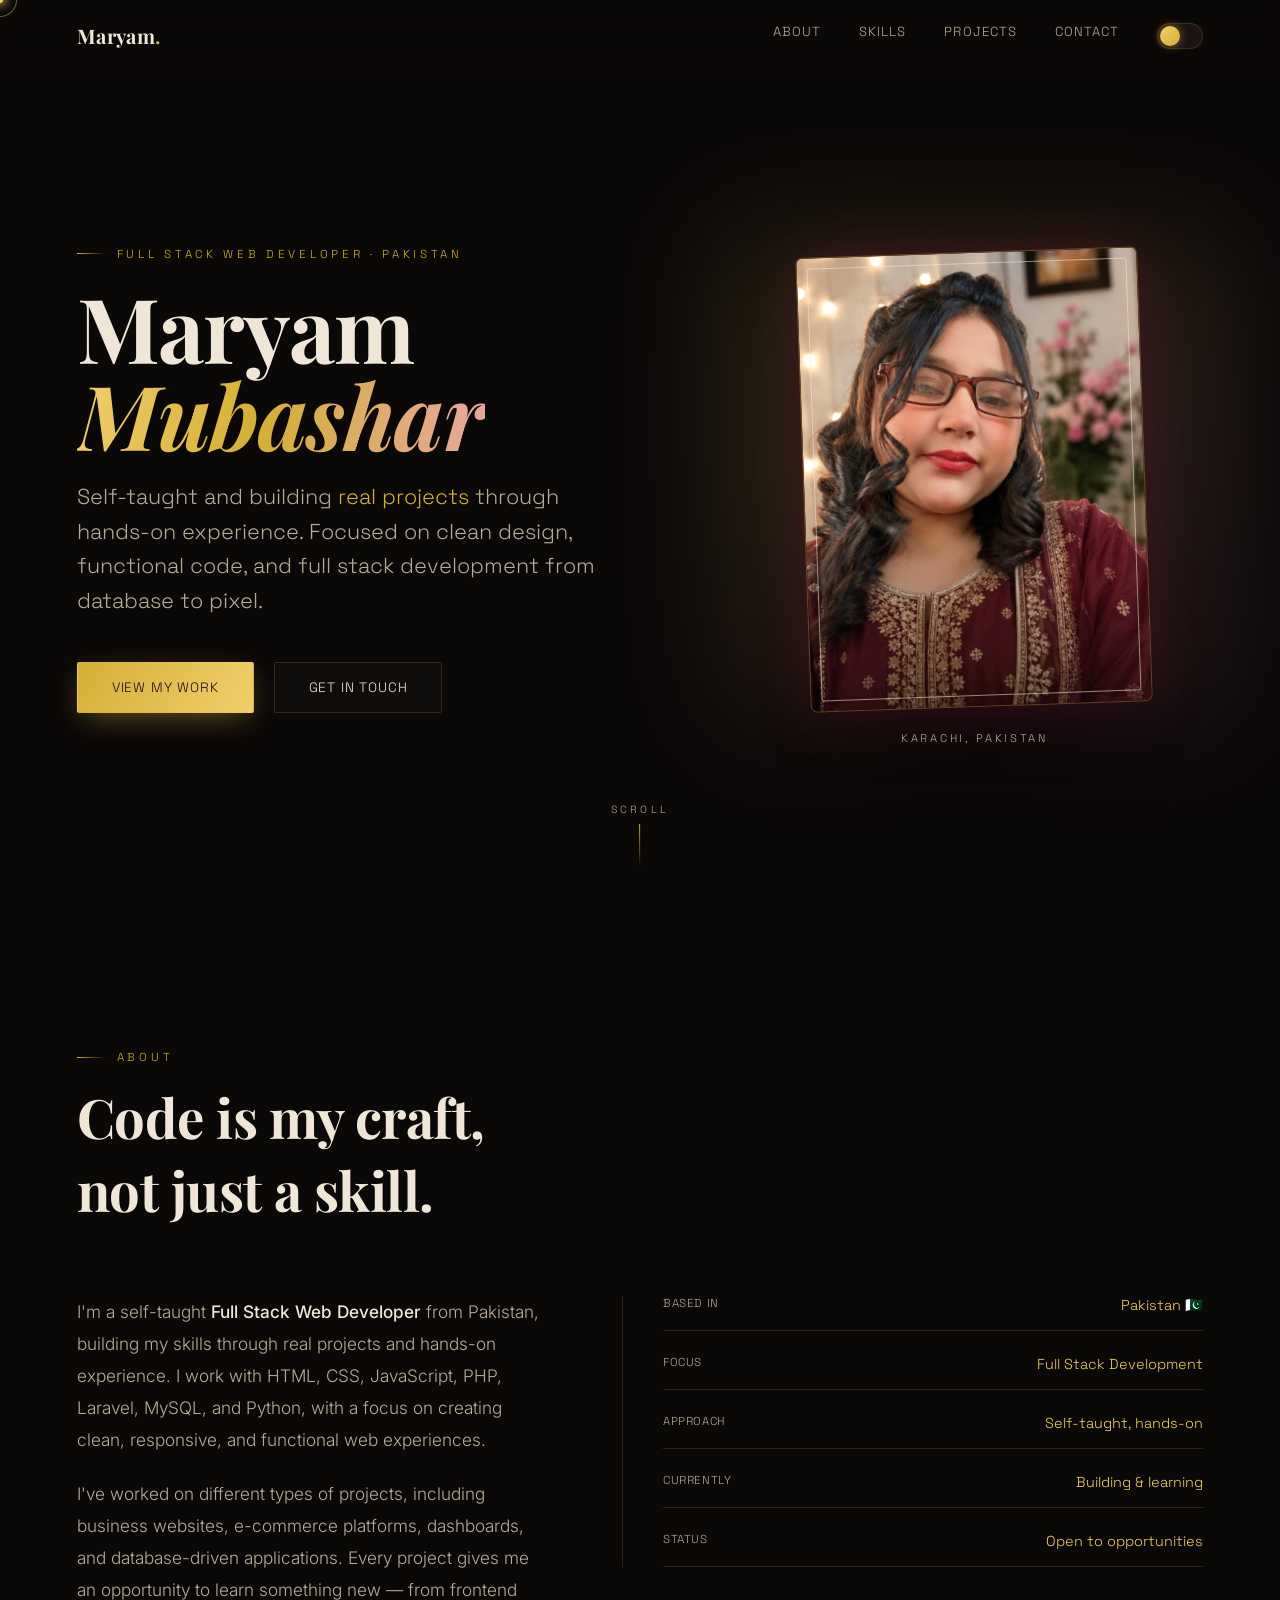
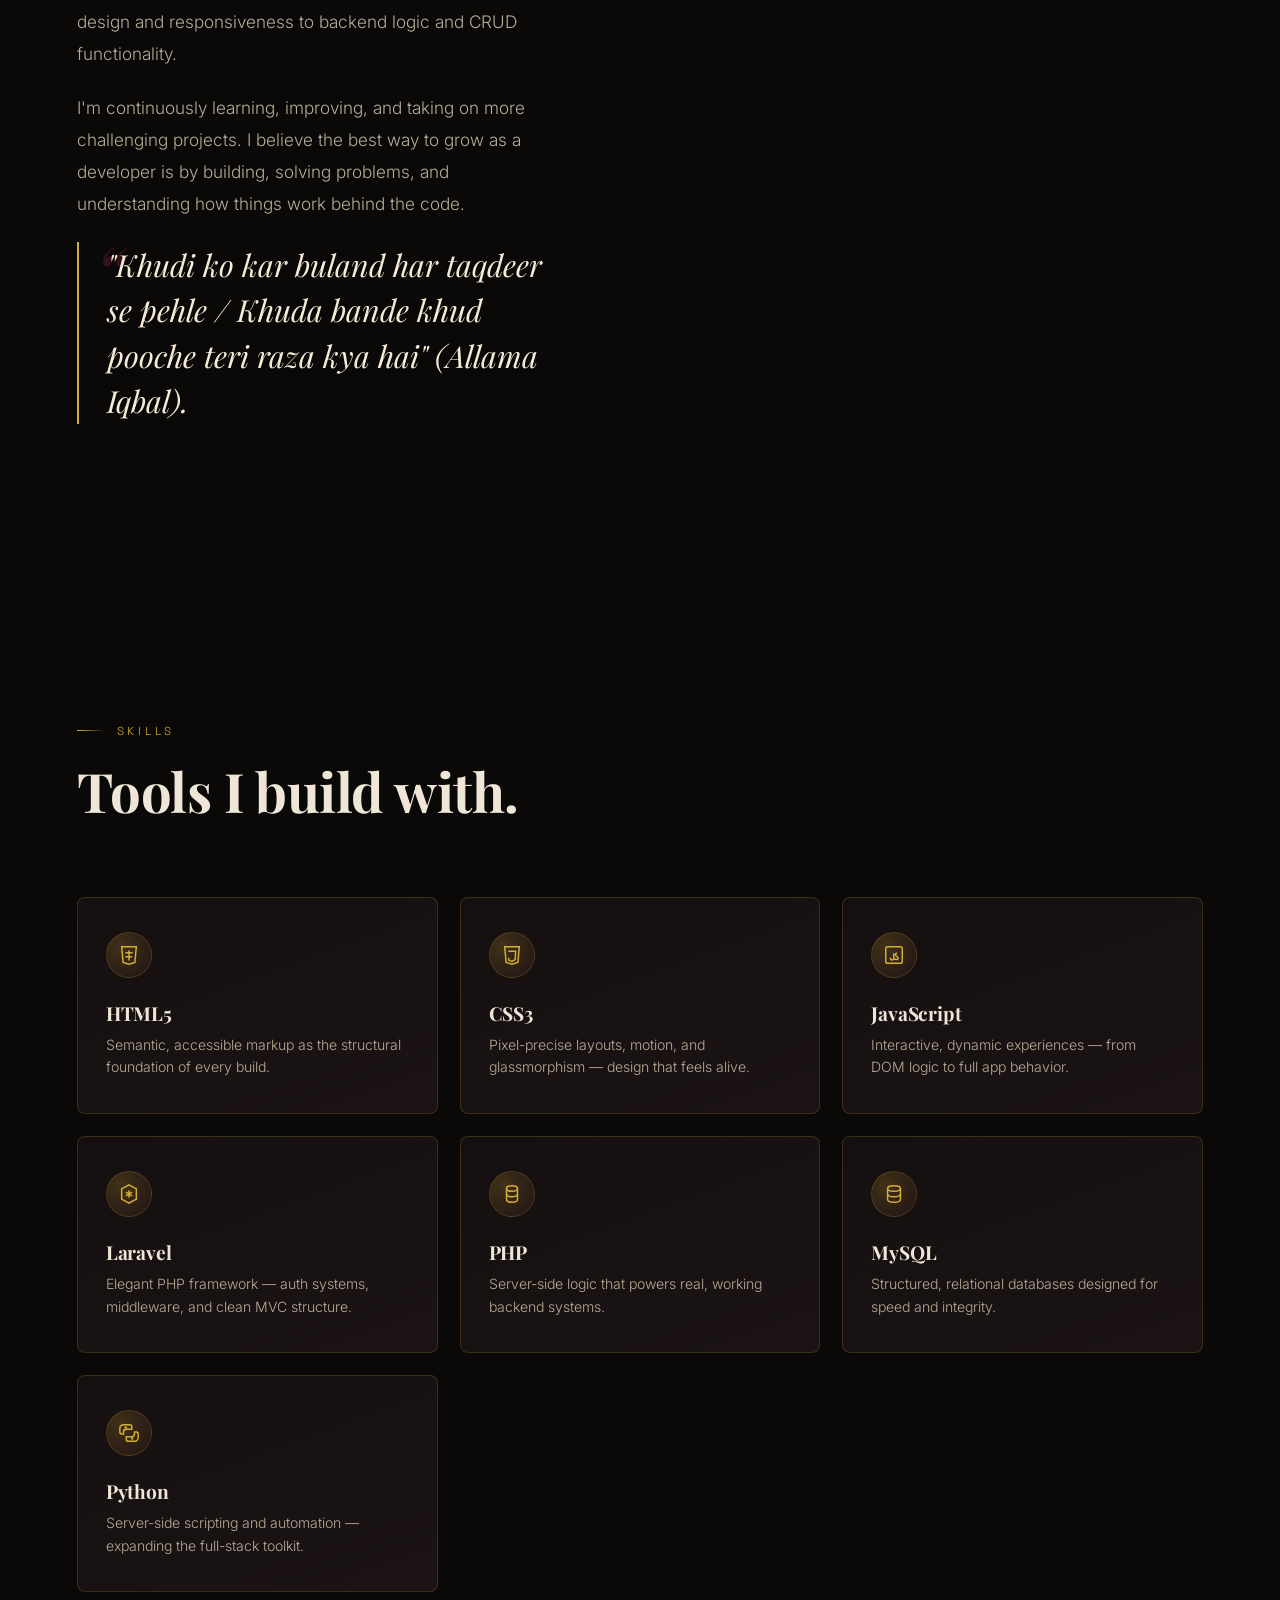
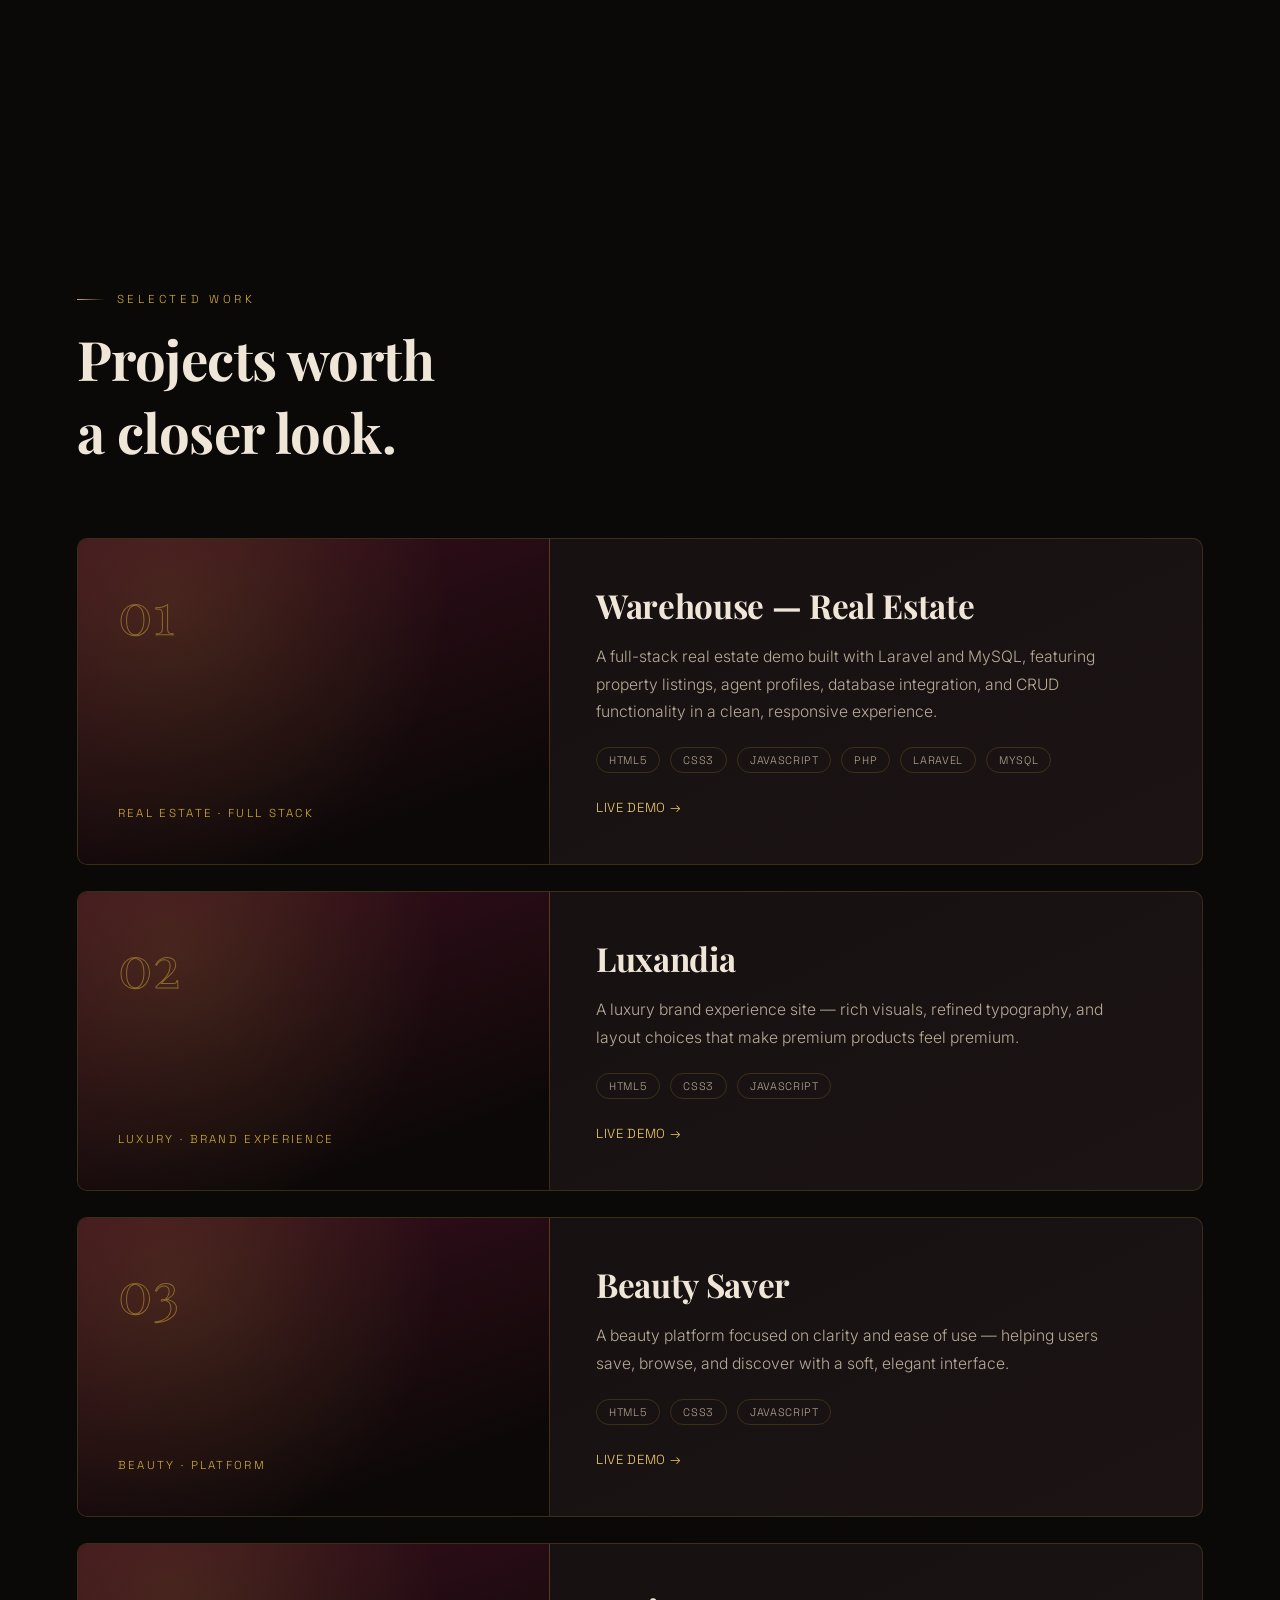
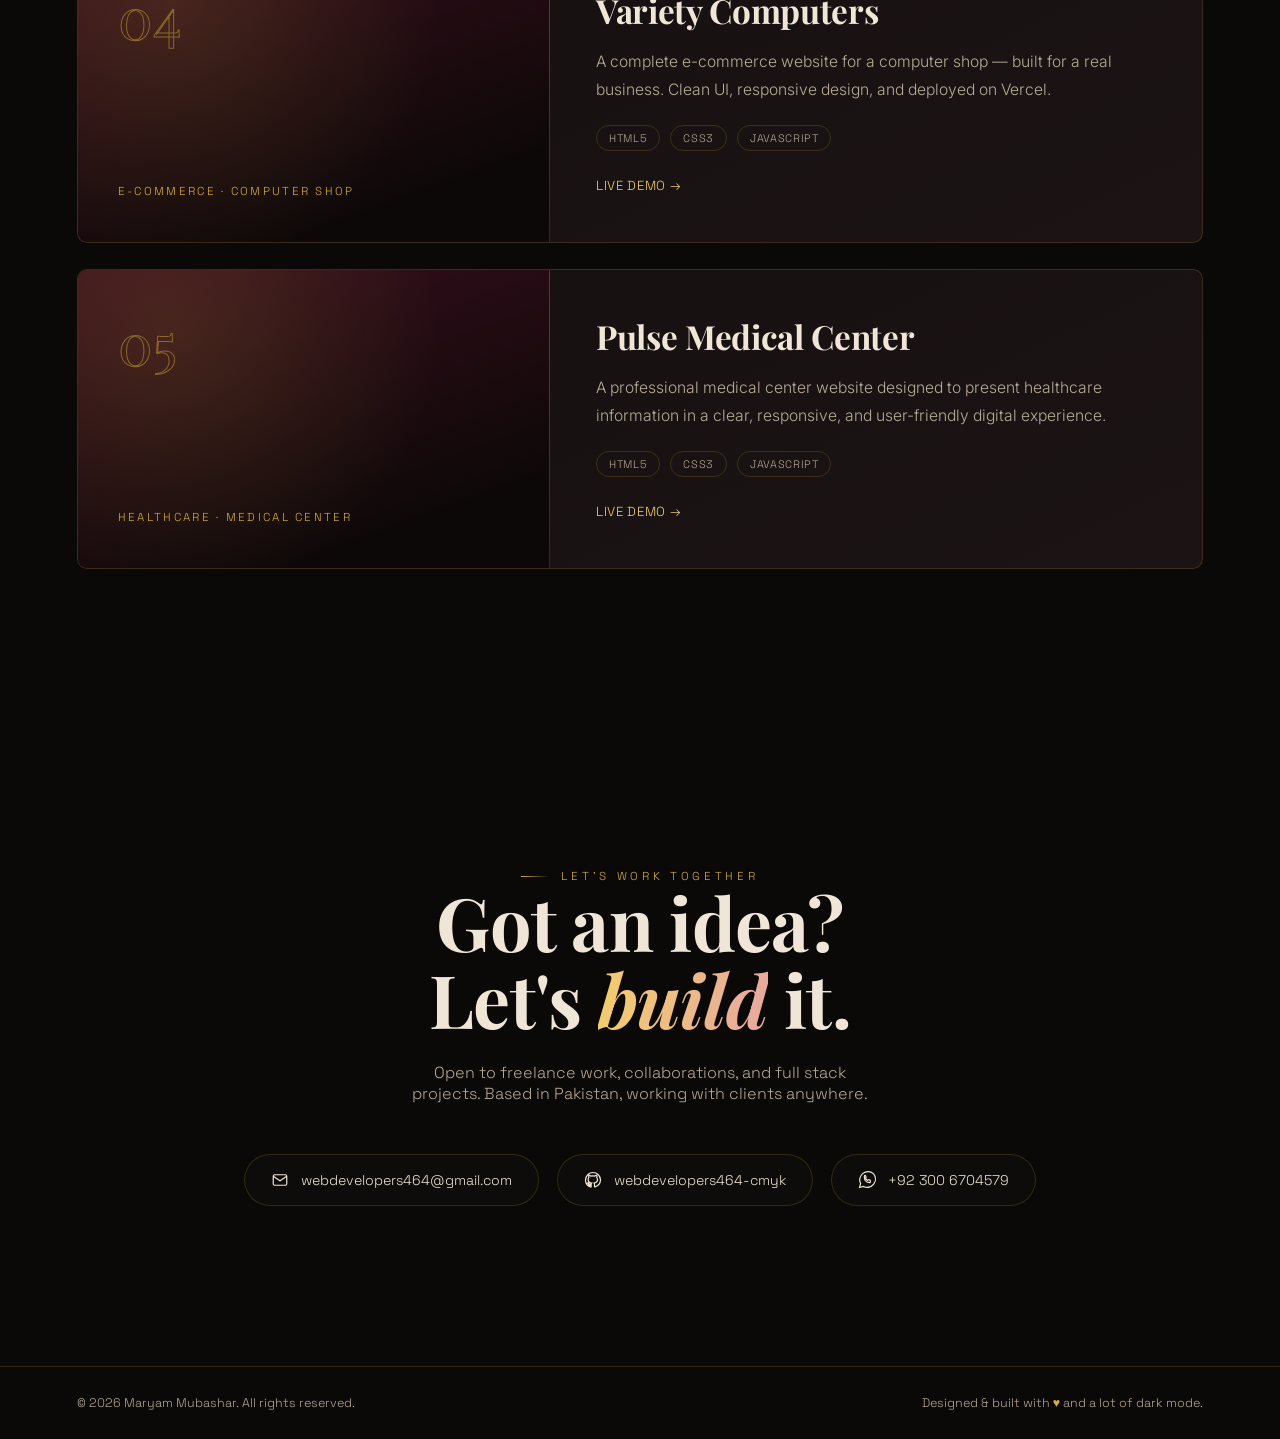
==== commit 332a8eeb: "index.html" ====
--- a/index.html
+++ b/index.html
@@ -826,16 +826,16 @@
     <div class="project-card reveal" data-tilt>
       <div class="project-visual">
         <span class="project-number">01</span>
-        <span class="project-tag">Entertainment · Interactive</span>
+        <span class="project-tag">Real Estate · Full Stack</span>
       </div>
       <div class="project-body">
-        <h3>Gaming Zone</h3>
-        <p>An interactive gaming platform built for smooth, responsive play — clean UI wrapped around fast, functional front-end logic.</p>
+        <h3>Warehouse — Real Estate</h3>
+        <p>A full-stack real estate demo built with Laravel and MySQL, featuring property listings, agent profiles, database integration, and CRUD functionality in a clean, responsive experience.</p>
         <div class="project-stack">
-          <span class="stack-pill">HTML5</span><span class="stack-pill">CSS3</span><span class="stack-pill">JavaScript</span>
+          <span class="stack-pill">HTML5</span><span class="stack-pill">CSS3</span><span class="stack-pill">JavaScript</span><span class="stack-pill">PHP</span><span class="stack-pill">Laravel</span><span class="stack-pill">MySQL</span>
         </div>
         <div class="project-links">
-          <a href="https://gaming-zone-one.vercel.app" target="_blank" rel="noopener" class="project-link">Live Demo →</a>
+          <a href="http://warehouse.infinityfreeapp.com/" target="_blank" rel="noopener" class="project-link">Live Demo →</a>
         </div>
       </div>
     </div>
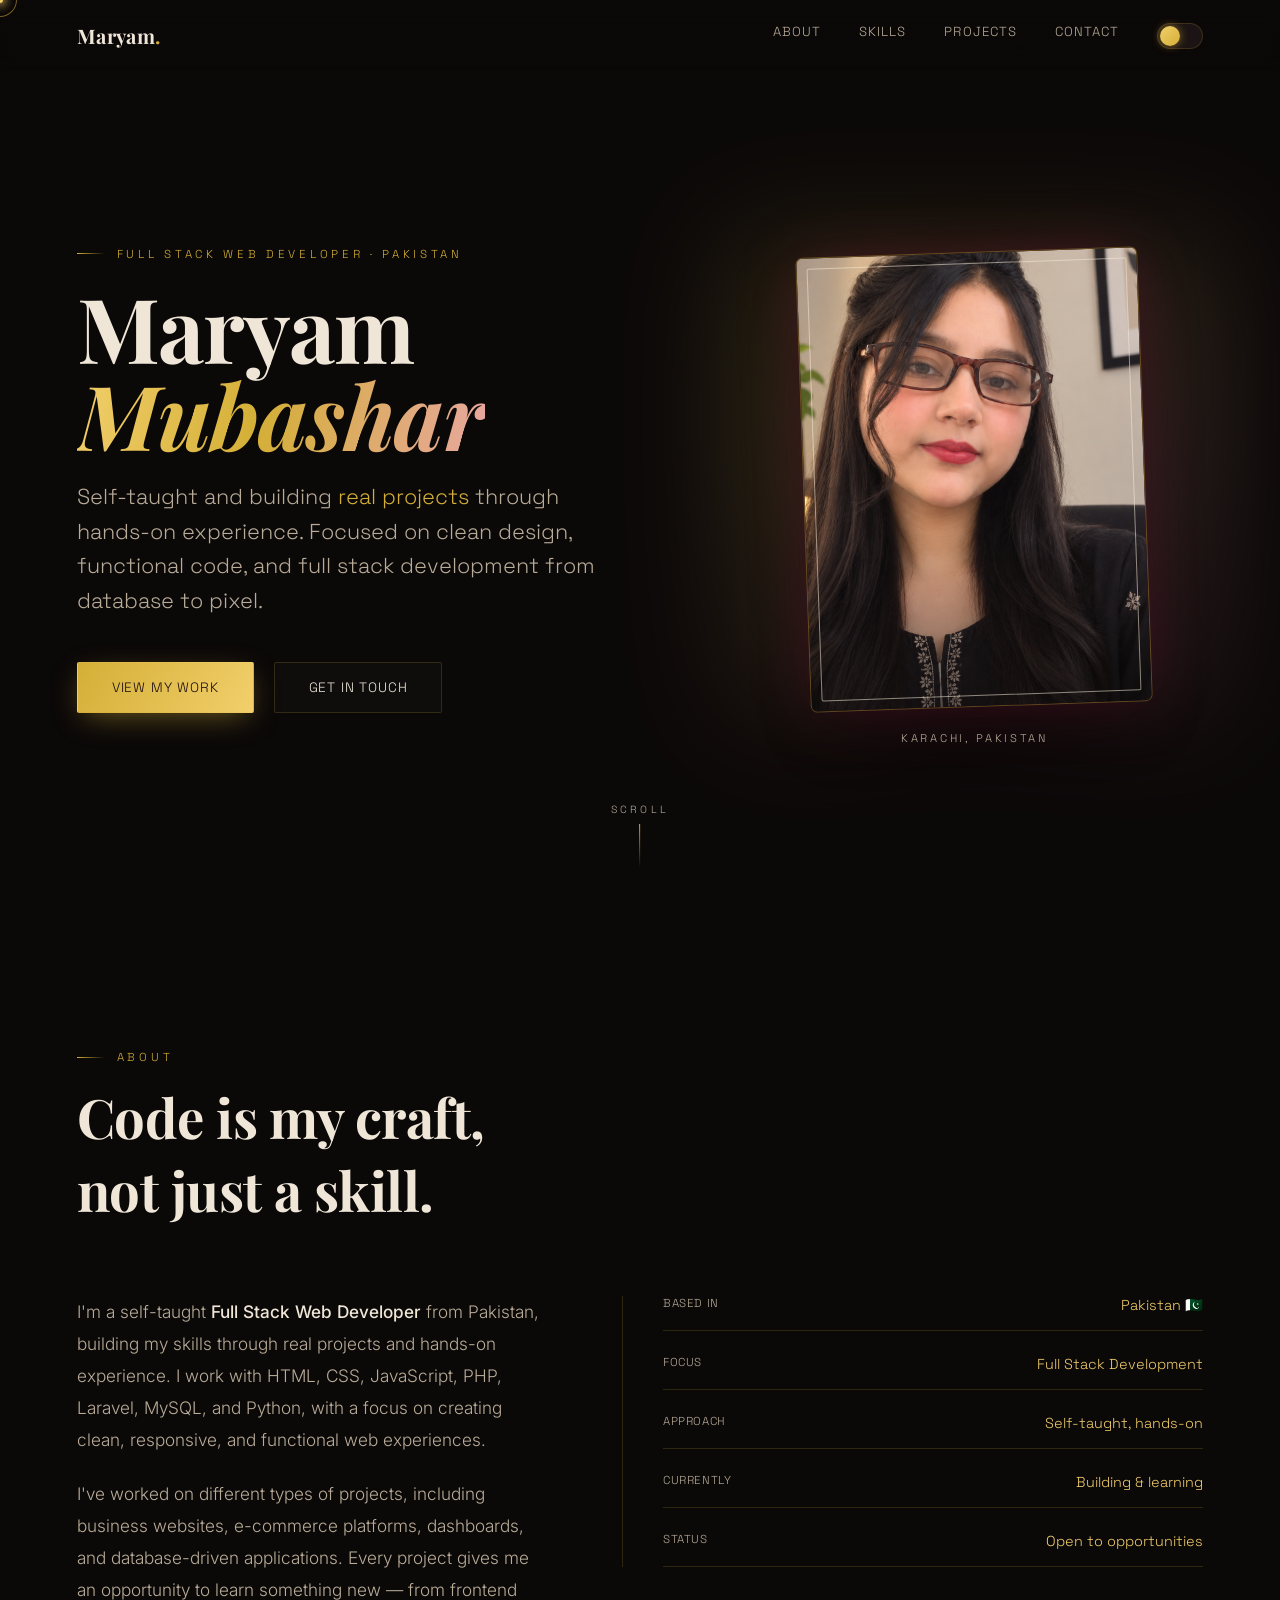
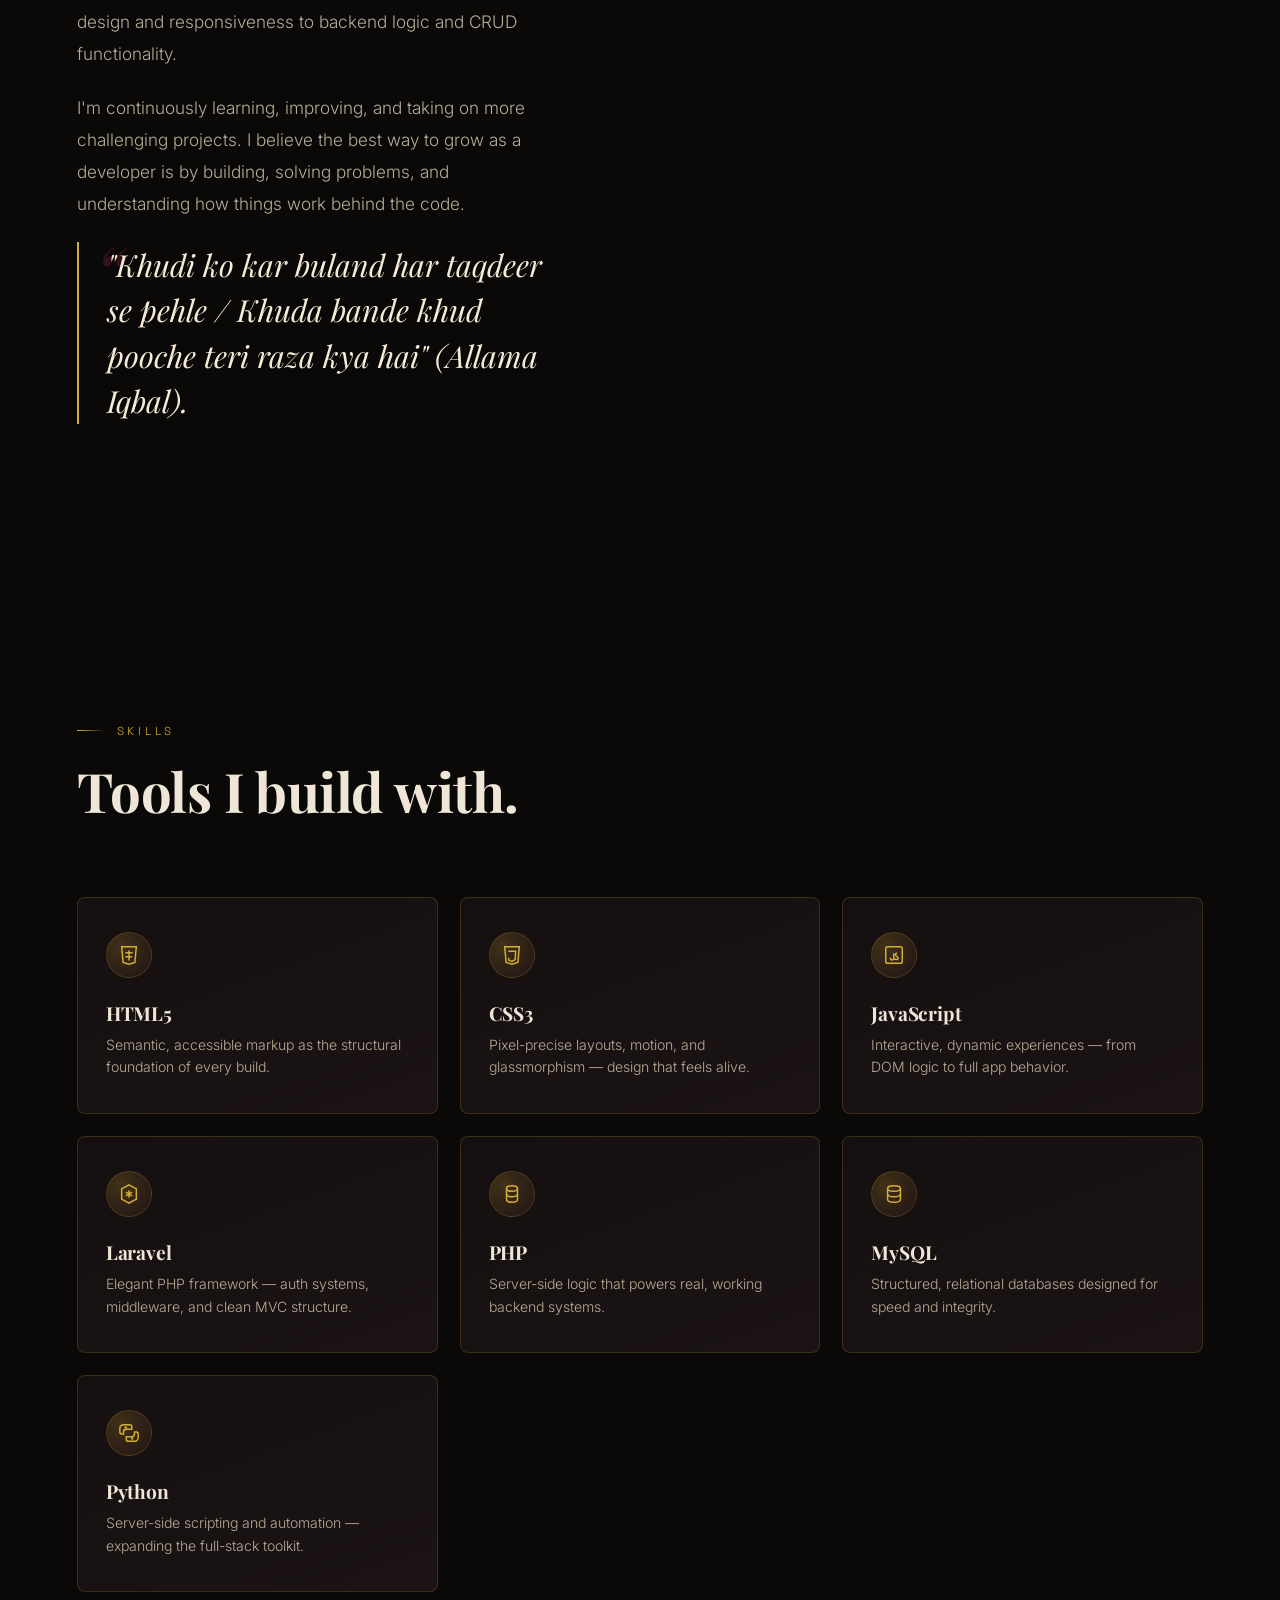
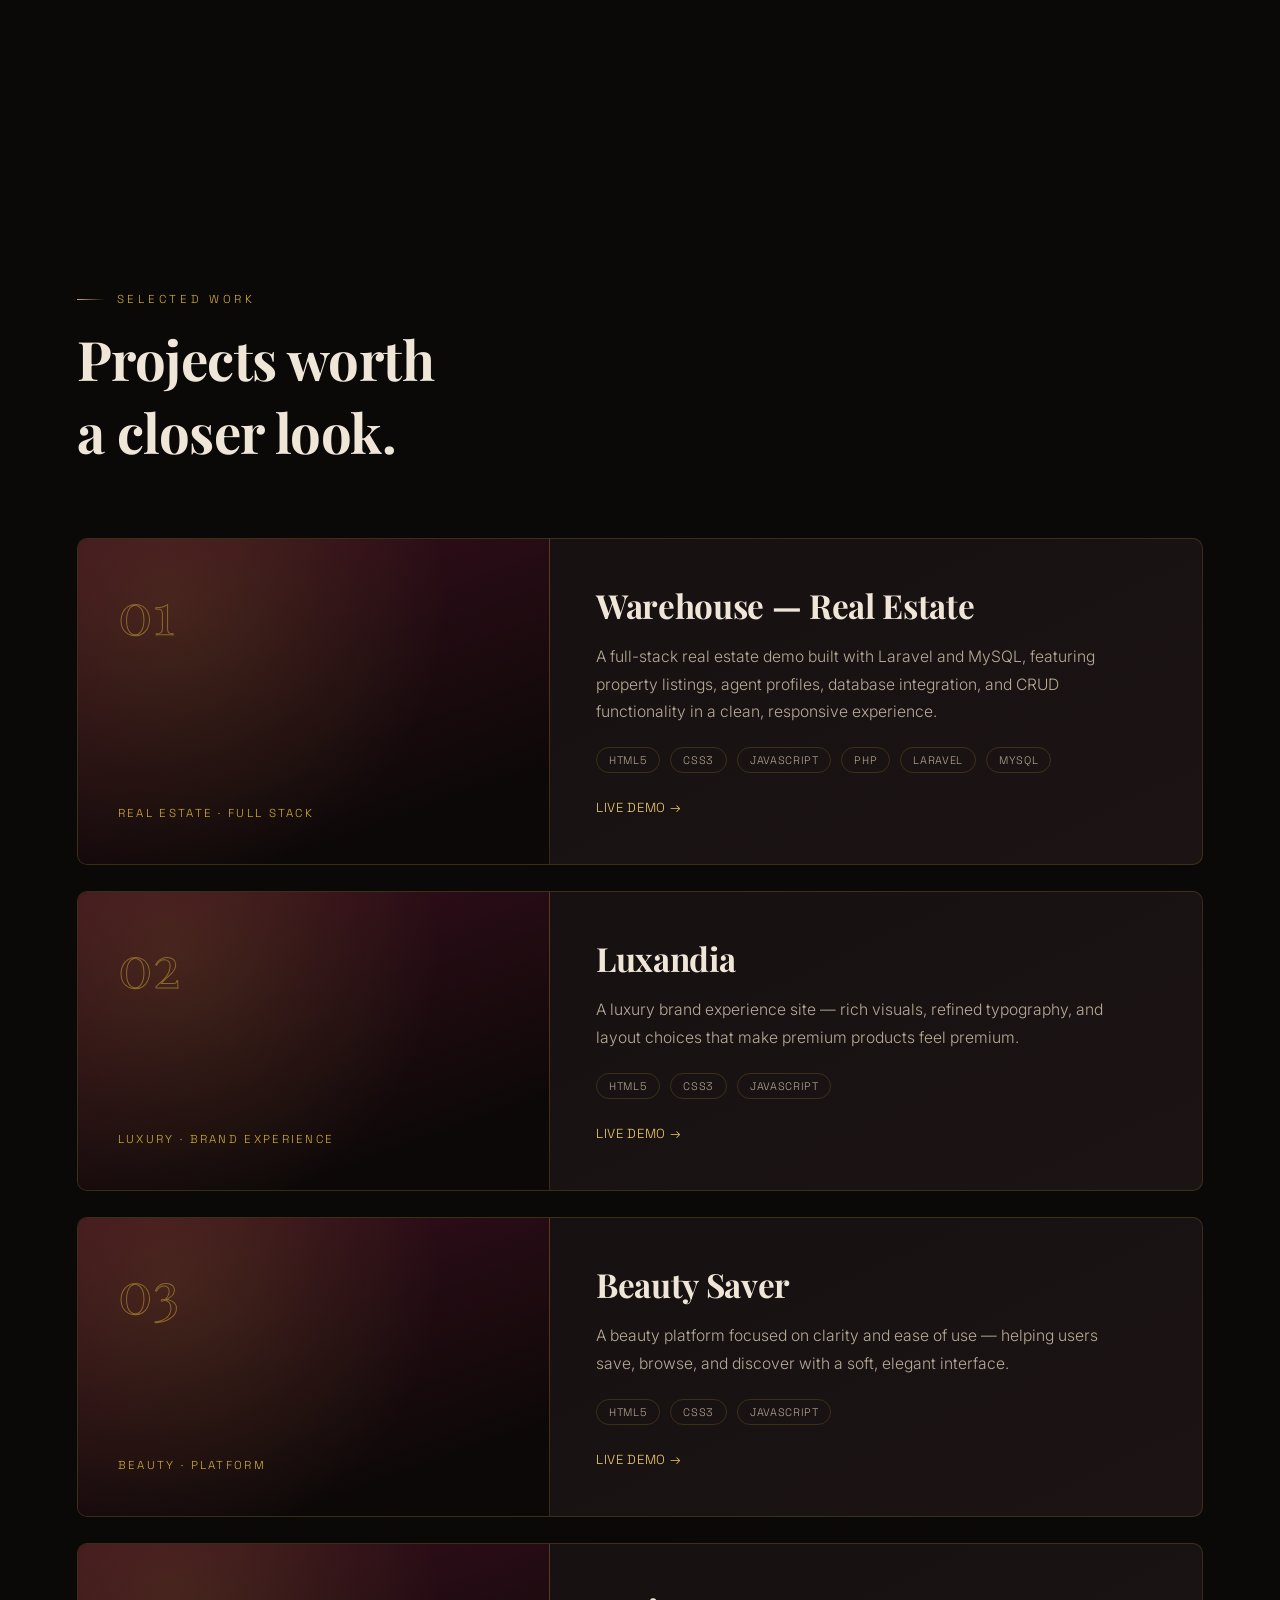
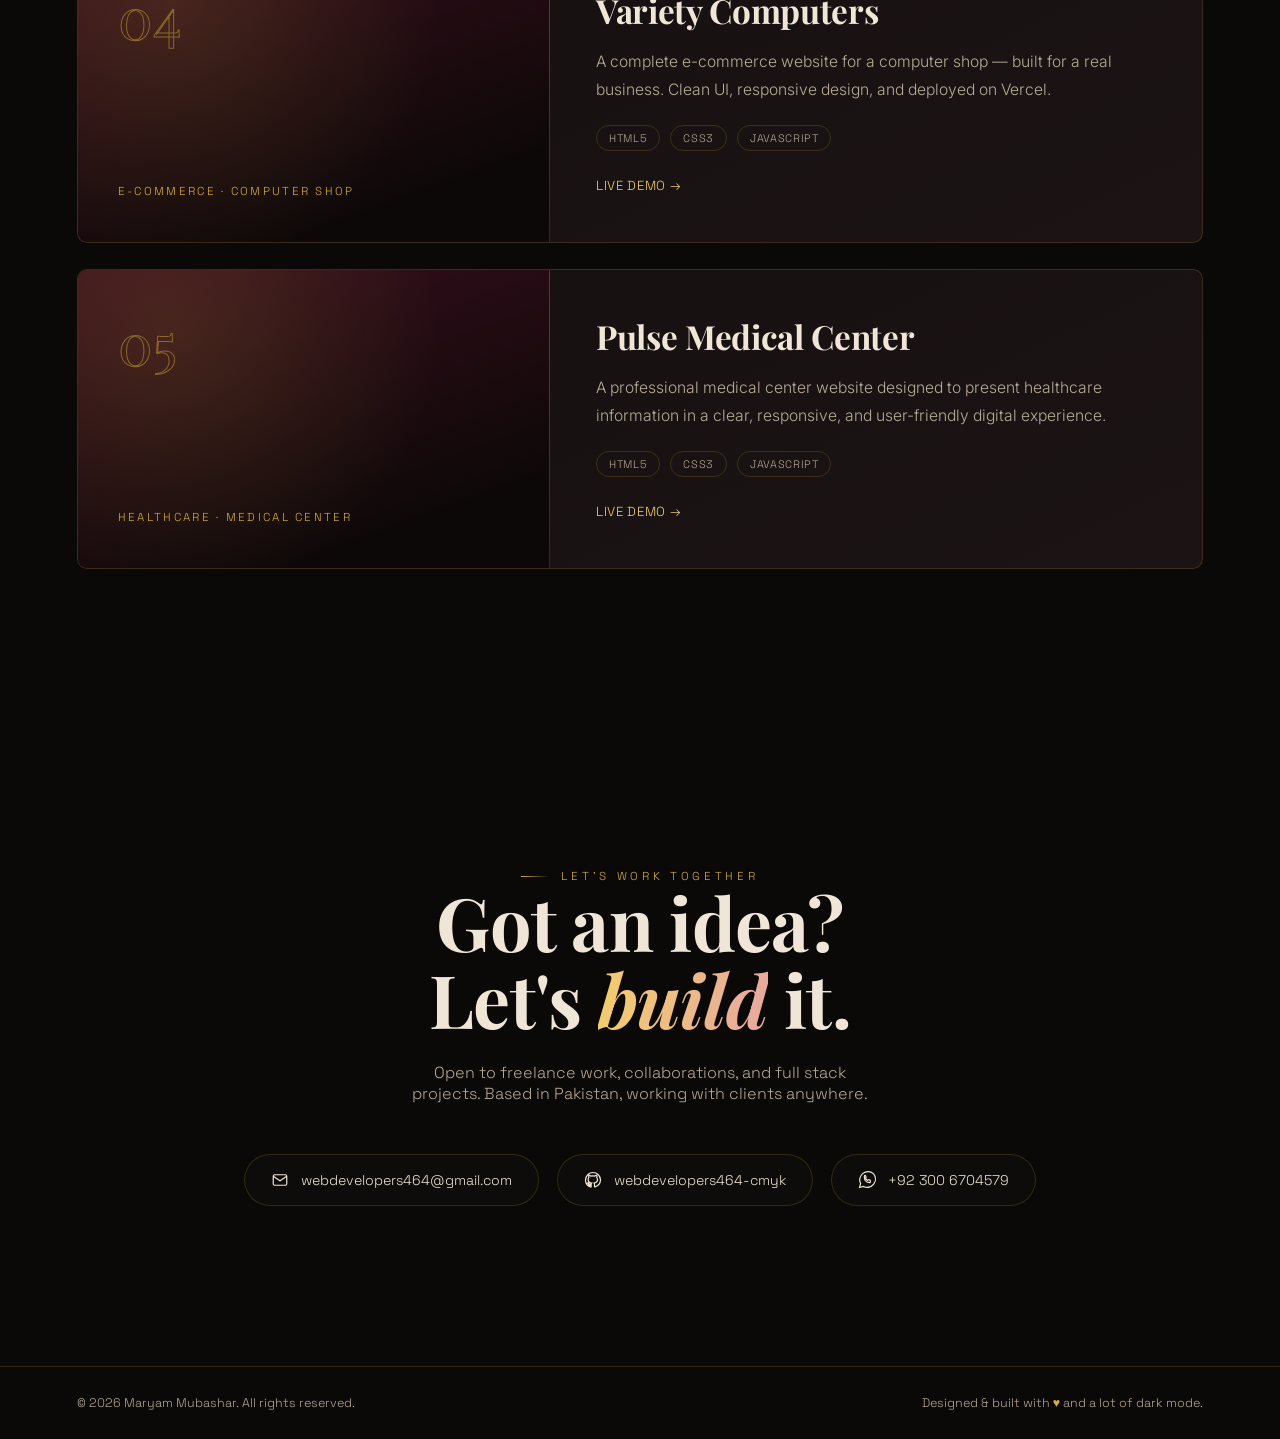
==== commit 00a8602d: "index.html" ====
--- a/index.html
+++ b/index.html
@@ -730,7 +730,7 @@
     <div class="frame-wrap">
       <div class="frame-glow"></div>
       <div class="frame">
-        <img src="[data-uri]" alt="Maryam Mubashar">
+        <img src="Polished Portrait in Cozy Interior.png" alt="Maryam Mubashar">
       </div>
       <span class="frame-caption">Karachi, Pakistan</span>
     </div>
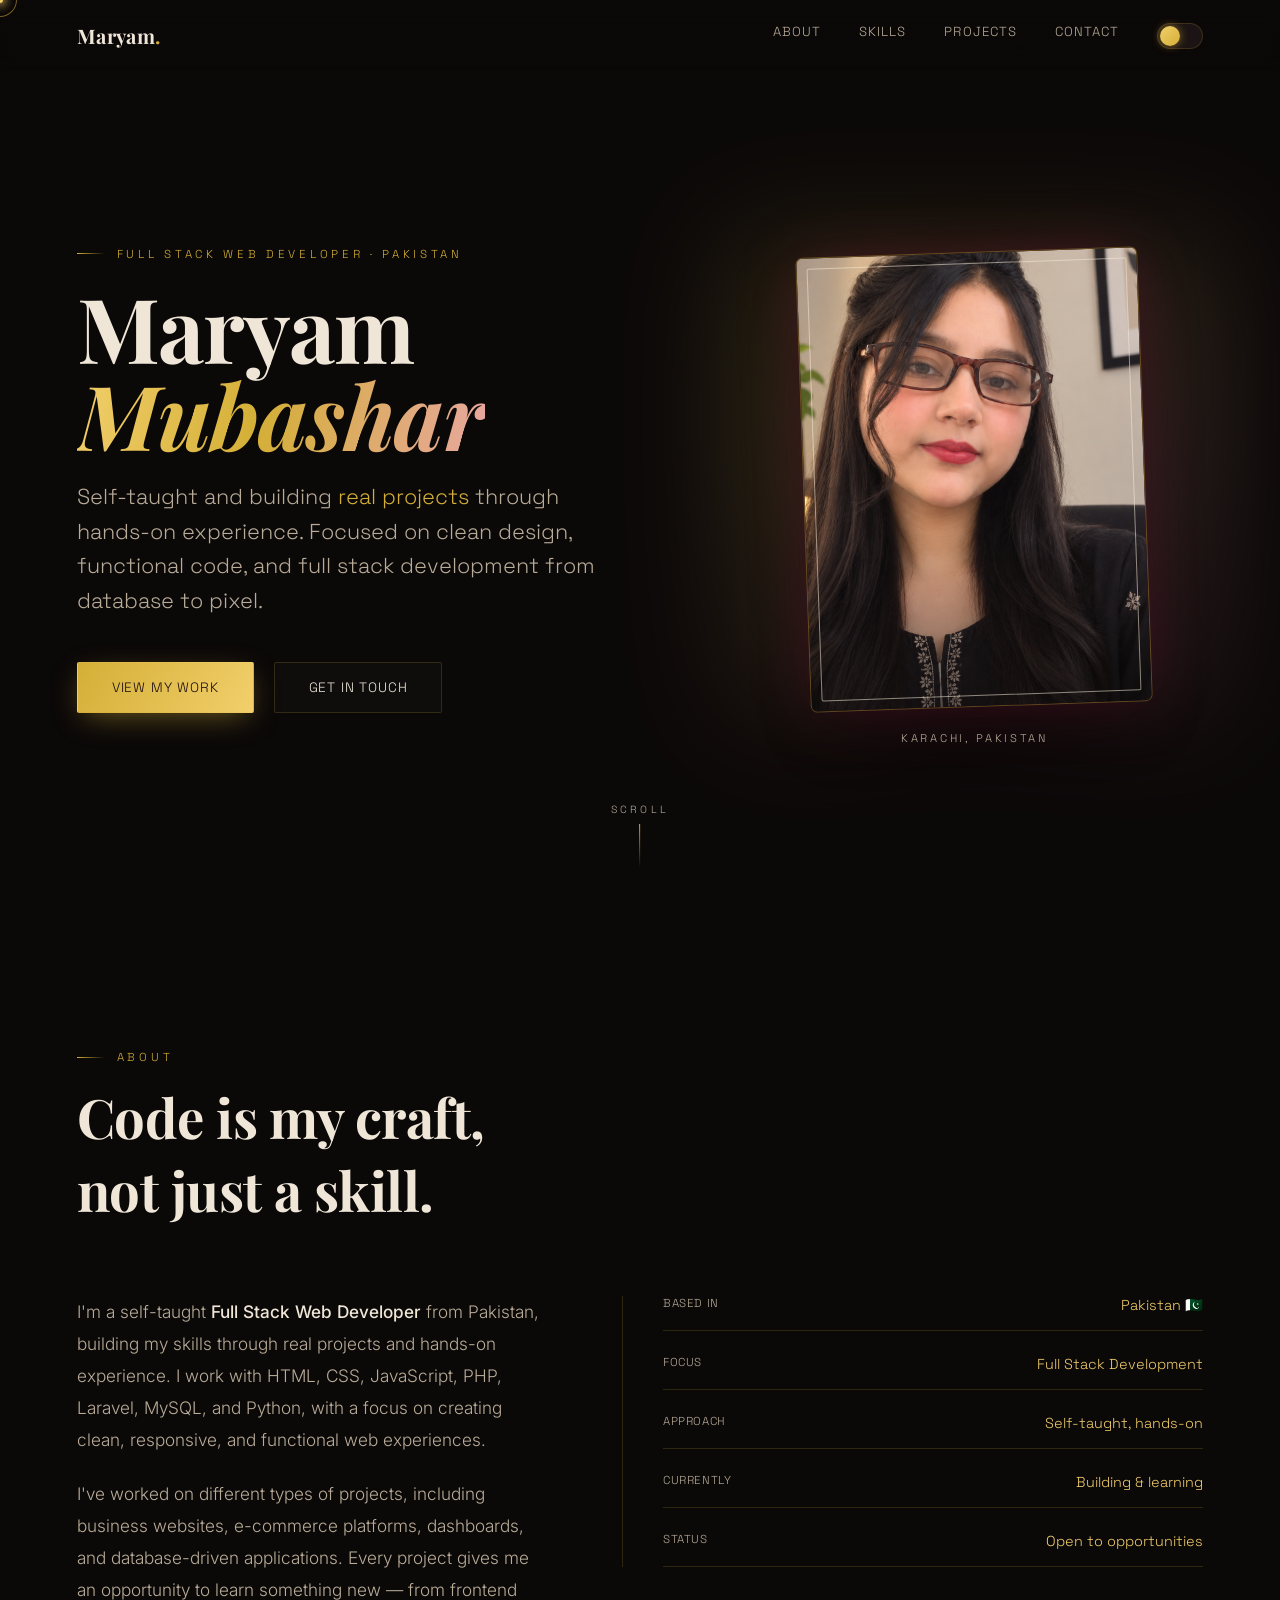
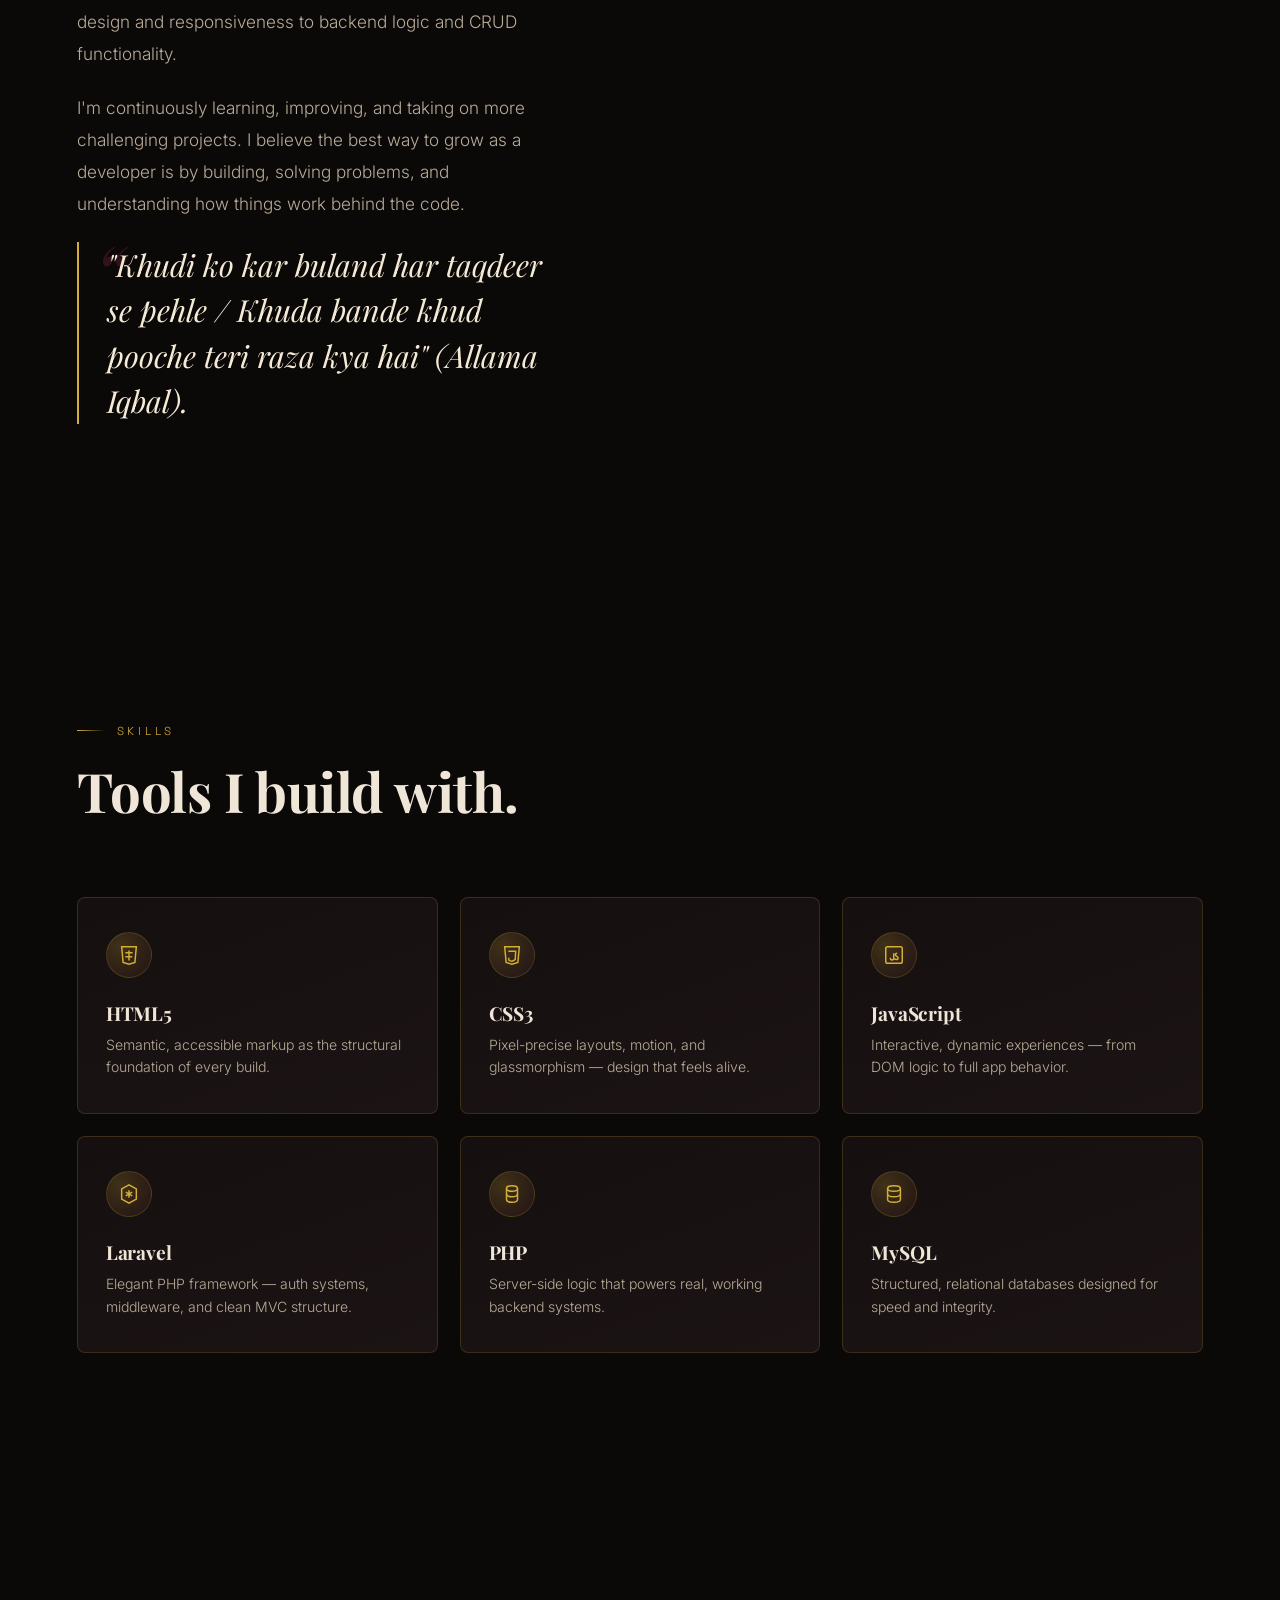
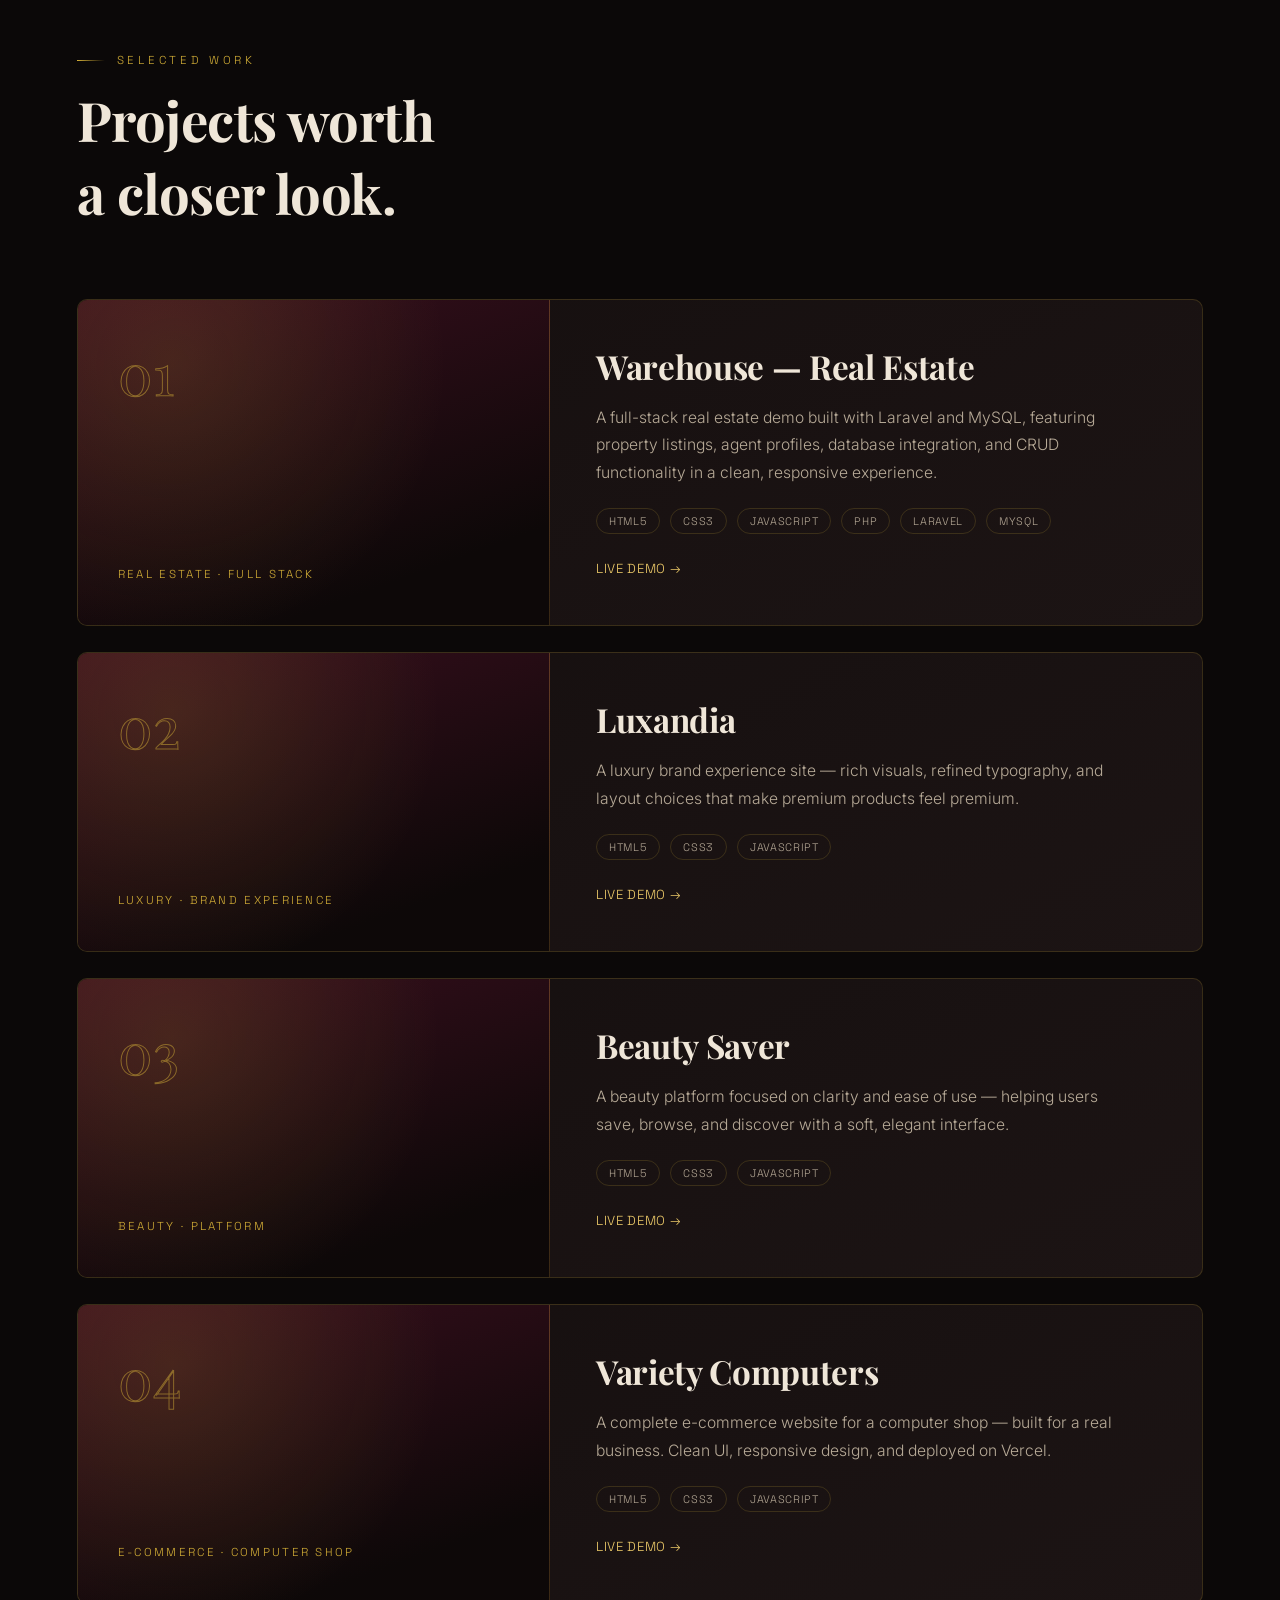
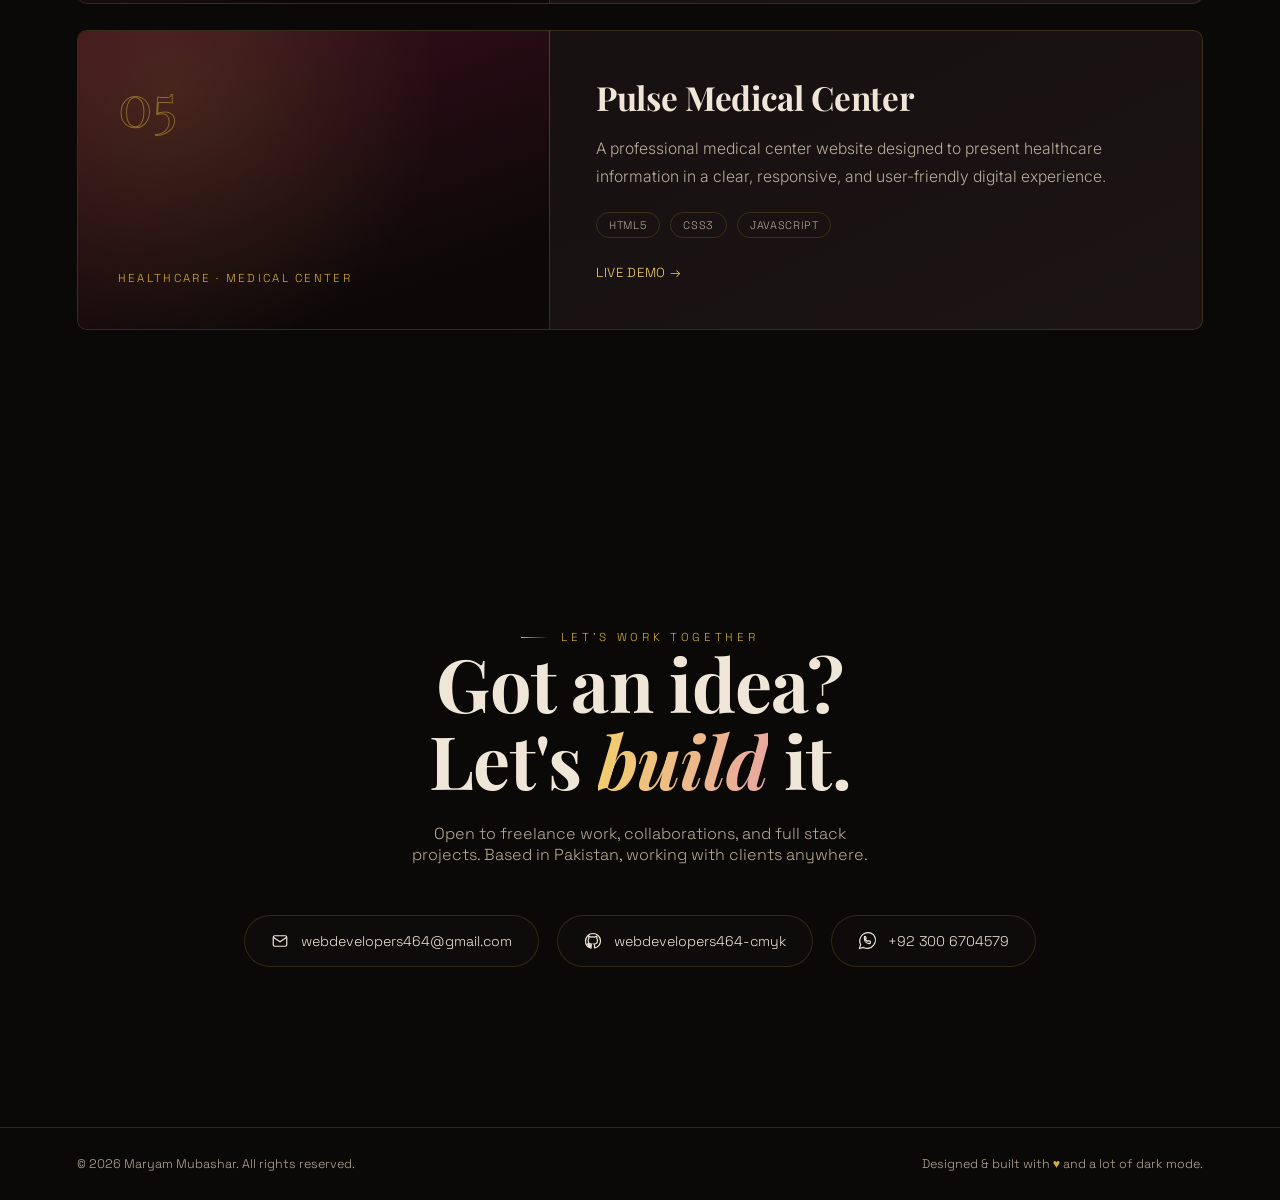
==== commit 2d0ee216: "index.html" ====
--- a/index.html
+++ b/index.html
@@ -805,11 +805,6 @@
       <p>Structured, relational databases designed for speed and integrity.</p>
     </div>
 
-    <div class="skill-card reveal">
-      <div class="skill-icon"><svg viewBox="0 0 24 24" fill="none" stroke="#d4af37" stroke-width="1.6"><path d="M9 3h4a2 2 0 0 1 2 2v3H9a3 3 0 0 0-3 3v2H4a2 2 0 0 1-2-2V7a4 4 0 0 1 4-4h3z"/><path d="M15 21h-4a2 2 0 0 1-2-2v-3h6a3 3 0 0 0 3-3v-2h2a2 2 0 0 1 2 2v4a4 4 0 0 1-4 4h-3z"/><circle cx="8.5" cy="6" r=".6" fill="#d4af37"/><circle cx="15.5" cy="18" r=".6" fill="#d4af37"/></svg></div>
-      <h3>Python</h3>
-      <p>Server-side scripting and automation — expanding the full-stack toolkit.</p>
-    </div>
 
   </div>
 </section>
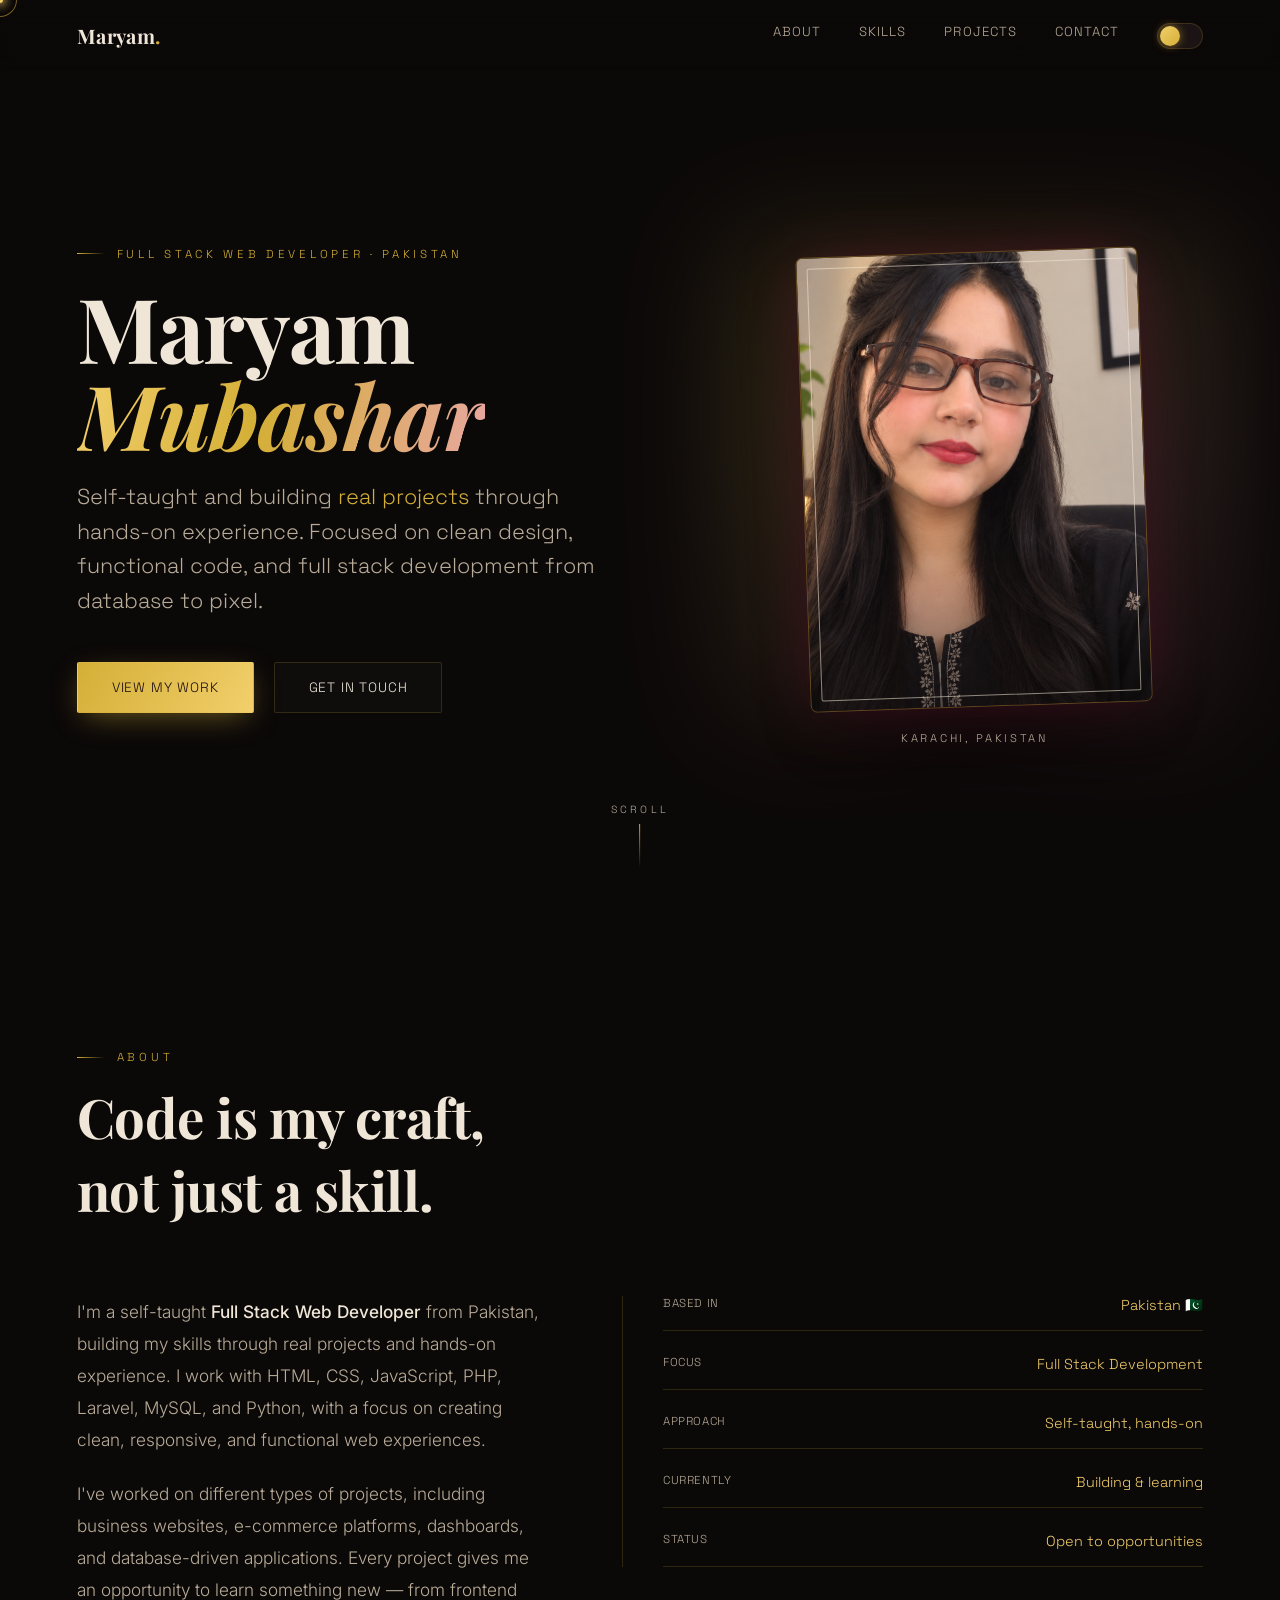
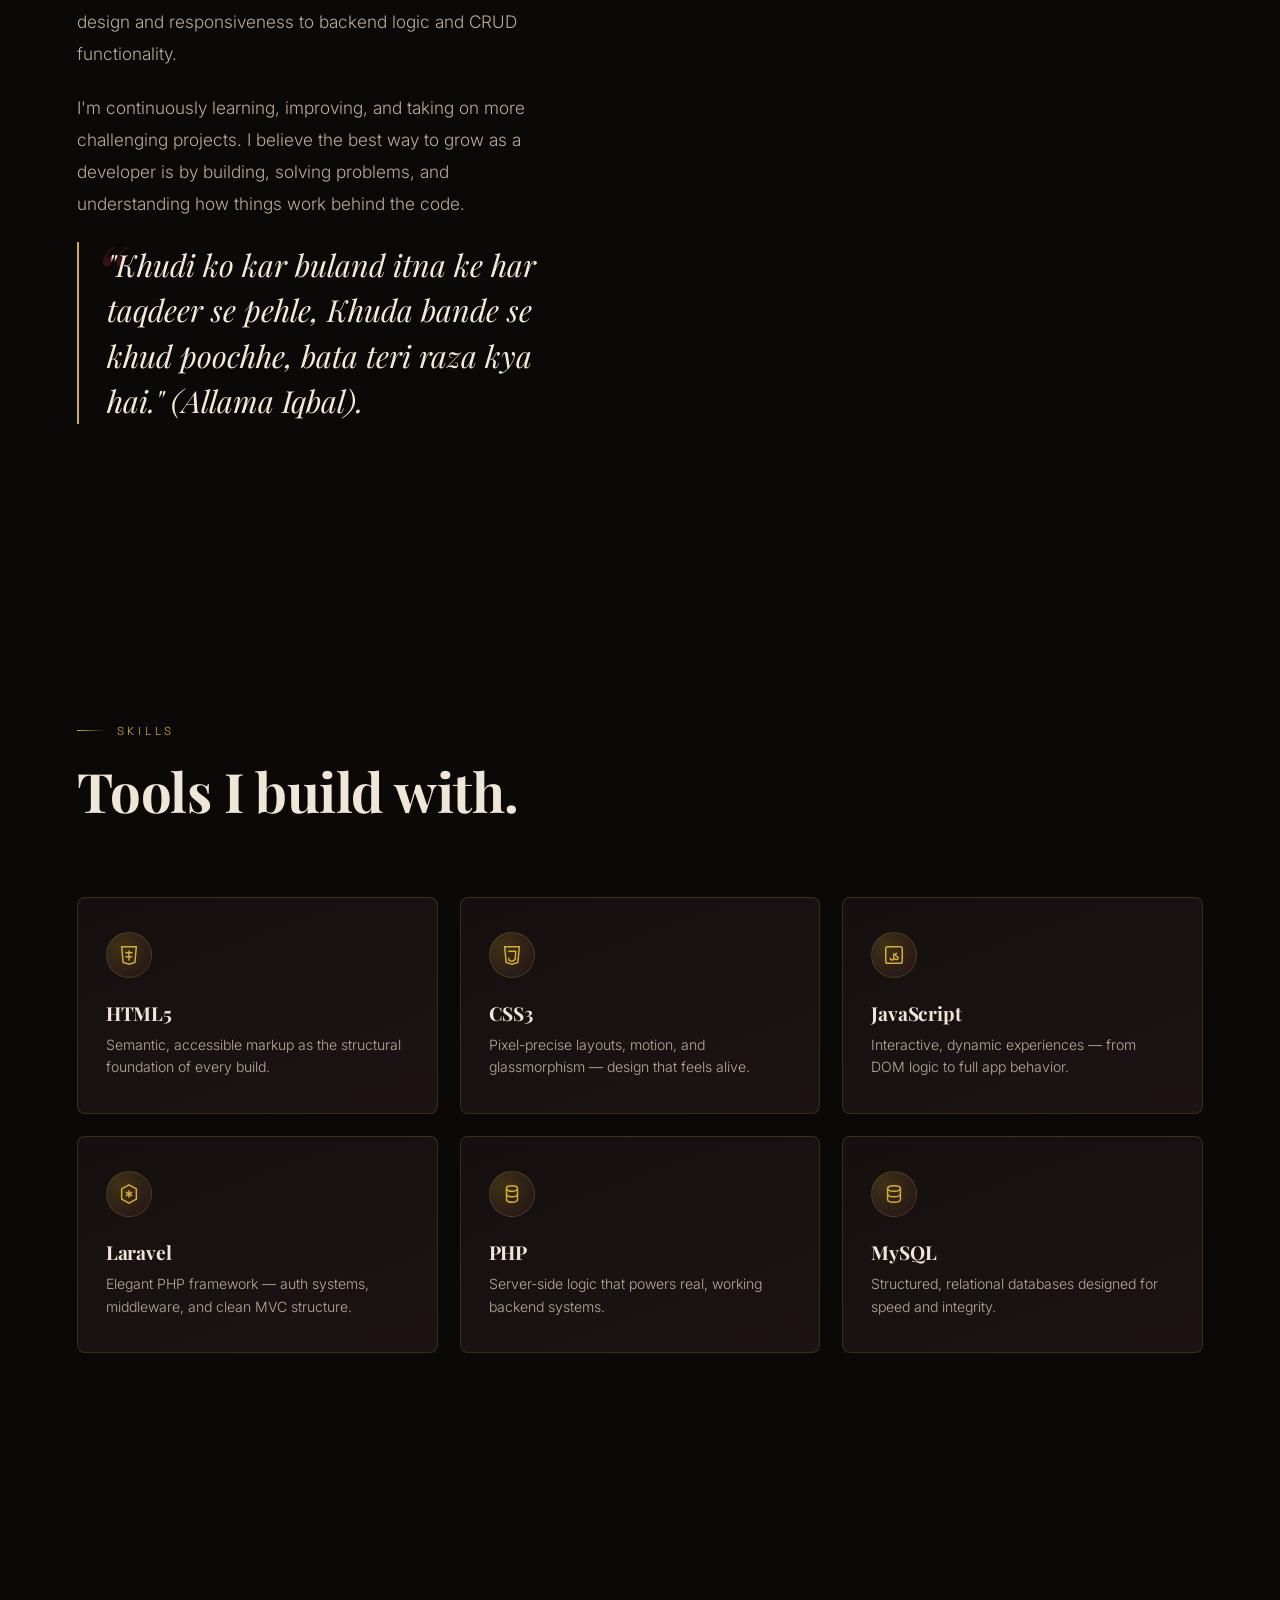
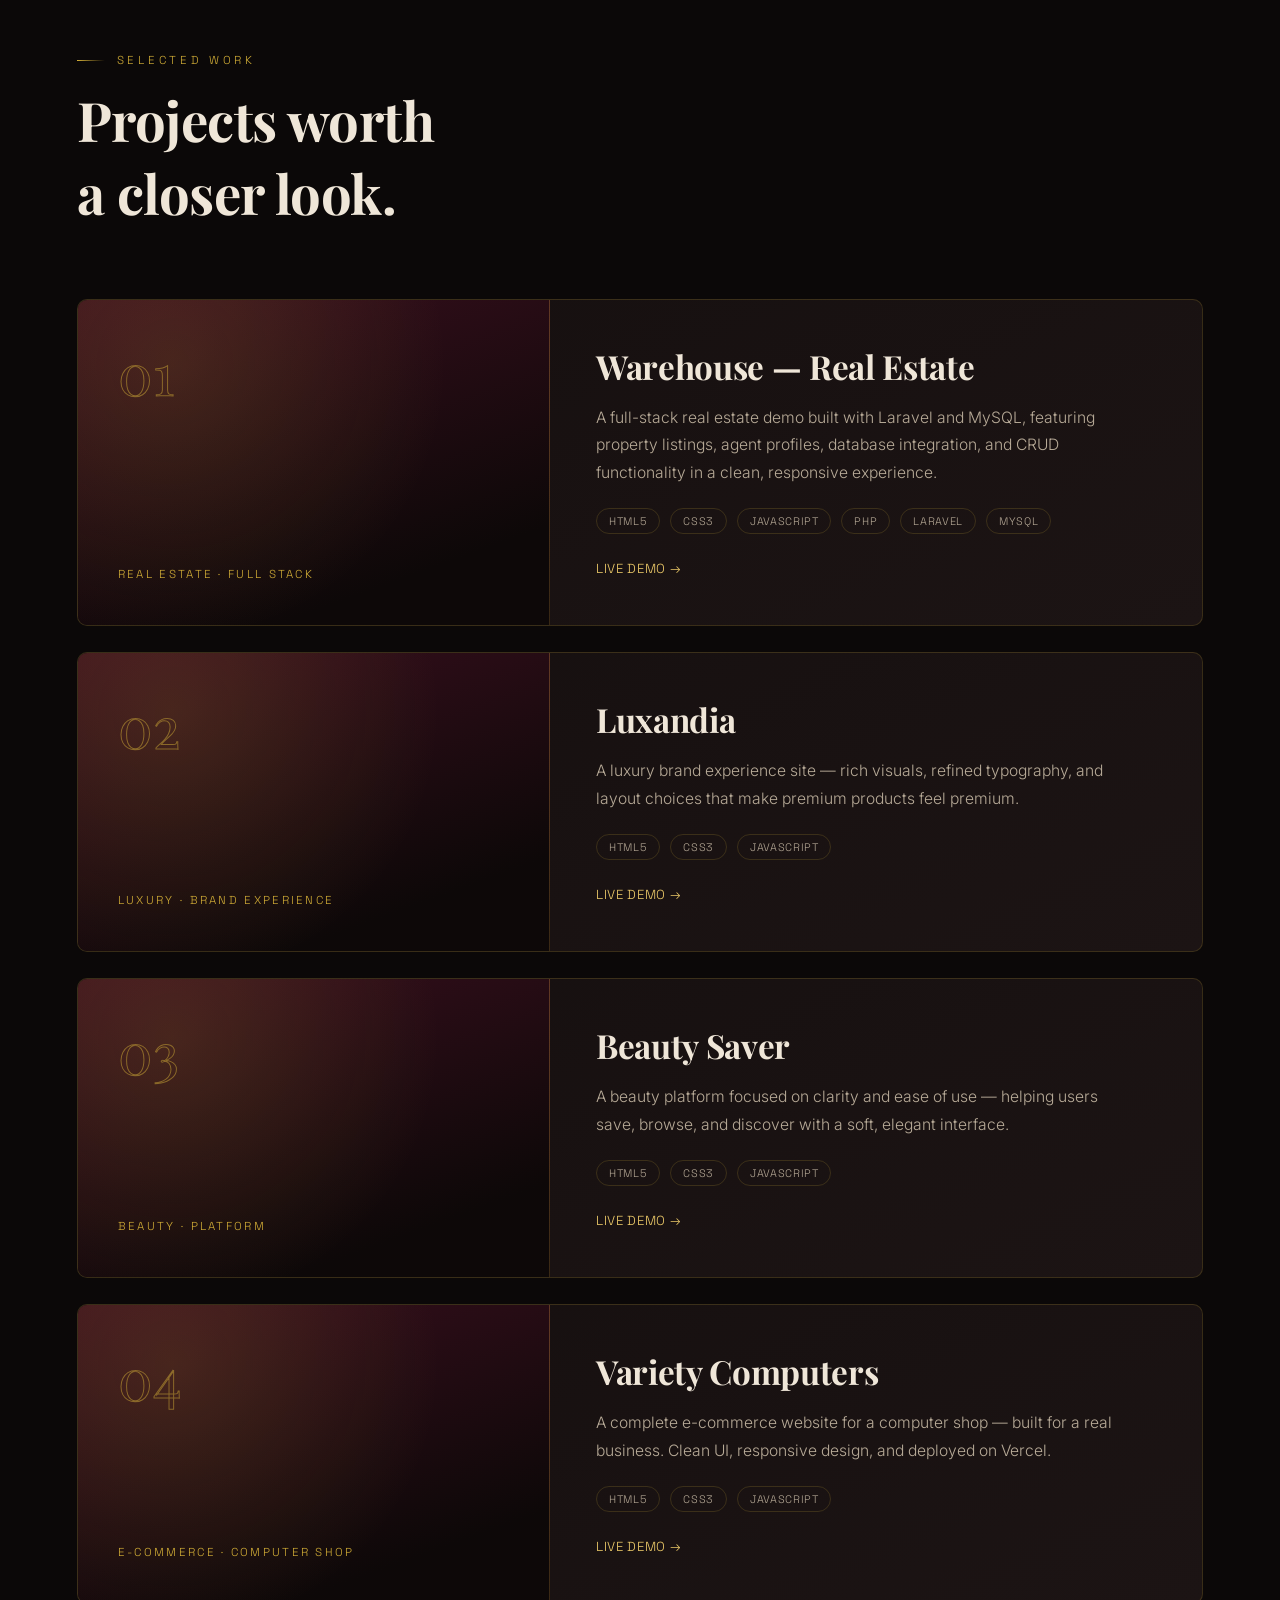
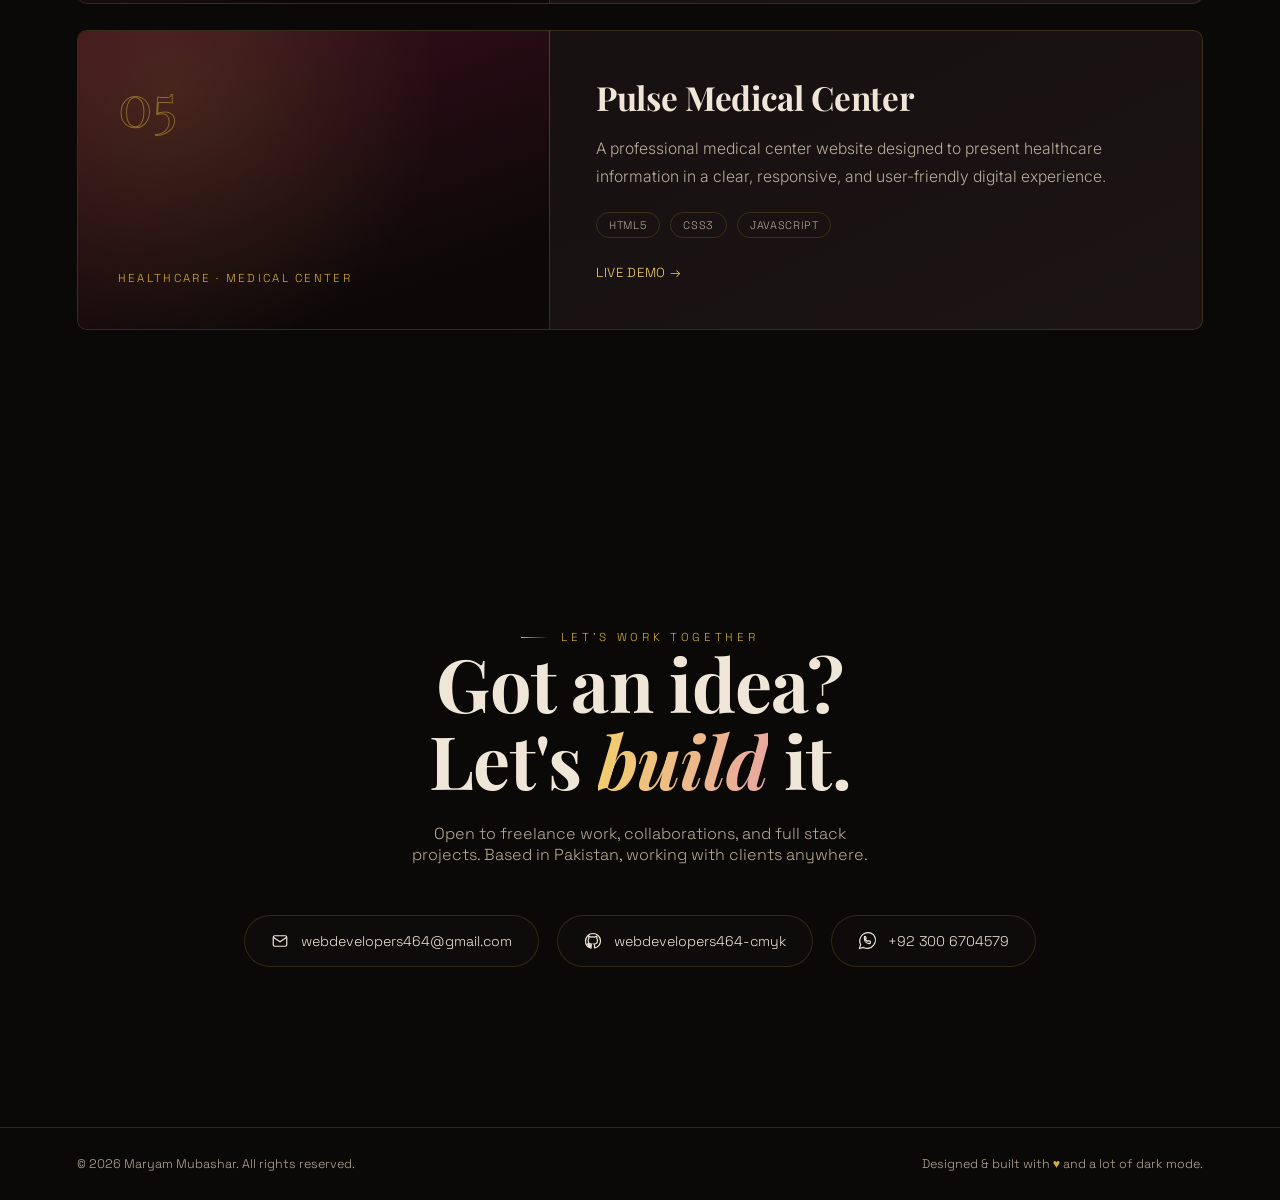
==== commit 1cbb325f: "index.html" ====
--- a/index.html
+++ b/index.html
@@ -1,1031 +1,2150 @@
 <!DOCTYPE html>
+
 <html lang="en">
+
 <head>
+
 <meta charset="UTF-8">
+
 <meta name="viewport" content="width=device-width, initial-scale=1.0">
+
 <title>Maryam Mubashar — Full Stack Web Developer</title>
+
 <meta name="description" content="Portfolio of Maryam Mubashar, self-taught Full Stack Web Developer from Pakistan.">
 
+
+
 <!-- Fonts -->
+
 <link rel="preconnect" href="https://fonts.googleapis.com">
+
 <link rel="preconnect" href="https://fonts.gstatic.com" crossorigin>
+
 <link href="https://fonts.googleapis.com/css2?family=Playfair+Display:ital,wght@0,500;0,600;0,700;0,800;0,900;1,600&family=Space+Grotesk:wght@400;500;600;700&family=Inter:wght@300;400;500;600&display=swap" rel="stylesheet">
 
+
+
 <style>
+
   /* ============================================
+
      DESIGN TOKENS
+
      Palette: charcoal-black canvas, deep maroon,
+
      antique gold, warm cream, rose-gold glow
+
      ============================================ */
+
   :root{
+
     --bg-void:#0b0808;
+
     --bg-panel:#150f0f;
+
     --bg-panel-2:#1c1414;
+
     --maroon:#5c1a2e;
+
     --maroon-deep:#3a0f1e;
+
     --gold:#d4af37;
+
     --gold-bright:#f2cf6b;
+
     --cream:#f5ead6;
+
     --rose-glow:#e8a7a1;
+
     --ink:#efe6d8;
+
     --ink-dim:#b8ab98;
+
     --line:rgba(212,175,55,0.18);
+
     --ease:cubic-bezier(.4,0,.2,1);
+
     --ease-soft:cubic-bezier(.16,1,.3,1);
-  }
+
+  }
+
+
 
   html.light{
+
     --bg-void:#f7f1e6;
+
     --bg-panel:#fffaf0;
+
     --bg-panel-2:#f1e6d0;
+
     --ink:#2a1c1c;
+
     --ink-dim:#6b5a4d;
+
     --line:rgba(92,26,46,0.18);
-  }
+
+  }
+
+
 
   *{ margin:0; padding:0; box-sizing:border-box; }
 
+
+
   html{ scroll-behavior:smooth; }
 
+
+
   body{
+
     background:var(--bg-void);
+
     color:var(--ink);
+
     font-family:'Inter', sans-serif;
+
     font-weight:300;
+
     overflow-x:hidden;
+
     cursor:none;
+
     transition:background .5s var(--ease), color .5s var(--ease);
-  }
+
+  }
+
+
 
   @media (max-width: 900px){
+
     body{ cursor:auto; }
-  }
+
+  }
+
+
 
   ::selection{ background:var(--gold); color:#1a0f0f; }
 
+
+
   a{ color:inherit; text-decoration:none; }
 
+
+
   h1,h2,h3,h4{ font-family:'Playfair Display', serif; font-weight:700; letter-spacing:-0.01em; }
 
+
+
   .eyebrow{
+
     font-family:'Space Grotesk', sans-serif;
+
     font-size:0.72rem;
+
     letter-spacing:0.32em;
+
     text-transform:uppercase;
+
     color:var(--gold);
+
     display:flex;
+
     align-items:center;
+
     gap:12px;
-  }
+
+  }
+
   .eyebrow::before{
+
     content:'';
+
     width:28px; height:1px;
+
     background:linear-gradient(90deg, var(--gold), transparent);
-  }
+
+  }
+
+
 
   /* ============================================
+
      CUSTOM CURSOR — gold glow trail
+
      ============================================ */
+
   #cursor-dot, #cursor-ring{
+
     position:fixed;
+
     top:0; left:0;
+
     pointer-events:none;
+
     z-index:9999;
+
     border-radius:50%;
+
     transform:translate(-50%,-50%);
-  }
+
+  }
+
   #cursor-dot{
+
     width:6px; height:6px;
+
     background:var(--gold-bright);
+
     box-shadow:0 0 10px 2px rgba(242,207,107,0.9);
-  }
+
+  }
+
   #cursor-ring{
+
     width:34px; height:34px;
+
     border:1px solid rgba(212,175,55,0.55);
+
     background:radial-gradient(circle, rgba(212,175,55,0.08), transparent 70%);
+
     transition:width .25s var(--ease), height .25s var(--ease), border-color .25s var(--ease), background .25s var(--ease);
-  }
+
+  }
+
   #cursor-ring.hover{
+
     width:60px; height:60px;
+
     border-color:var(--gold-bright);
+
     background:radial-gradient(circle, rgba(212,175,55,0.16), transparent 70%);
-  }
+
+  }
+
   @media (max-width: 900px){
+
     #cursor-dot, #cursor-ring{ display:none; }
-  }
+
+  }
+
+
 
   /* ============================================
+
      PARTICLES — floating embers
+
      ============================================ */
+
   #particles{
+
     position:fixed; inset:0;
+
     pointer-events:none;
+
     z-index:1;
+
     overflow:hidden;
-  }
+
+  }
+
   .particle{
+
     position:absolute;
+
     bottom:-10px;
+
     border-radius:50%;
+
     background:var(--gold);
+
     opacity:0;
+
     animation:rise linear infinite;
+
     box-shadow:0 0 6px 1px rgba(212,175,55,0.6);
-  }
+
+  }
+
   @keyframes rise{
+
     0%{ transform:translateY(0) translateX(0); opacity:0; }
+
     10%{ opacity:0.7; }
+
     90%{ opacity:0.4; }
+
     100%{ transform:translateY(-105vh) translateX(var(--drift,30px)); opacity:0; }
-  }
+
+  }
+
+
 
   /* ============================================
+
      NAV
+
      ============================================ */
+
   nav{
+
     position:fixed; top:0; left:0; right:0;
+
     z-index:500;
+
     display:flex;
+
     align-items:center;
+
     justify-content:space-between;
+
     padding:22px 6%;
+
     background:linear-gradient(180deg, rgba(11,8,8,0.85), transparent);
+
     backdrop-filter:blur(6px);
+
     transition:padding .4s var(--ease);
-  }
+
+  }
+
   html.light nav{ background:linear-gradient(180deg, rgba(247,241,230,0.9), transparent); }
 
+
+
   .logo{
+
     font-family:'Playfair Display', serif;
+
     font-size:1.25rem;
+
     font-weight:700;
+
     letter-spacing:0.02em;
-  }
+
+  }
+
   .logo span{ color:var(--gold); }
 
+
+
   .nav-links{
+
     display:flex;
+
     gap:38px;
+
     font-family:'Space Grotesk', sans-serif;
+
     font-size:0.82rem;
+
     letter-spacing:0.08em;
+
     text-transform:uppercase;
-  }
+
+  }
+
   .nav-links a{
+
     position:relative;
+
     color:var(--ink-dim);
+
     transition:color .3s var(--ease);
-  }
+
+  }
+
   .nav-links a::after{
+
     content:'';
+
     position:absolute;
+
     left:0; bottom:-6px;
+
     width:0; height:1px;
+
     background:var(--gold);
+
     transition:width .35s var(--ease-soft);
-  }
+
+  }
+
   .nav-links a:hover{ color:var(--gold-bright); }
+
   .nav-links a:hover::after{ width:100%; }
 
+
+
   .mode-toggle{
+
     width:46px; height:26px;
+
     border-radius:20px;
+
     border:1px solid var(--line);
+
     background:var(--bg-panel-2);
+
     position:relative;
+
     cursor:pointer;
+
     flex-shrink:0;
-  }
+
+  }
+
   .mode-toggle::after{
+
     content:'';
+
     position:absolute;
+
     top:2px; left:2px;
+
     width:20px; height:20px;
+
     border-radius:50%;
+
     background:linear-gradient(135deg, var(--gold-bright), var(--gold));
+
     transition:transform .4s var(--ease-soft);
+
     box-shadow:0 0 8px rgba(212,175,55,0.6);
-  }
+
+  }
+
   html.light .mode-toggle::after{ transform:translateX(20px); }
 
+
+
   .nav-mobile-toggle{ display:none; }
 
+
+
   @media (max-width: 780px){
+
     .nav-links{
+
       position:fixed;
+
       top:0; right:0;
+
       height:100vh;
+
       width:min(78vw, 320px);
+
       background:var(--bg-panel);
+
       flex-direction:column;
+
       justify-content:center;
+
       align-items:flex-start;
+
       padding:0 12%;
+
       gap:32px;
+
       transform:translateX(100%);
+
       transition:transform .5s var(--ease-soft);
+
       border-left:1px solid var(--line);
+
     }
+
     .nav-links.open{ transform:translateX(0); }
+
     .nav-mobile-toggle{
+
       display:flex; flex-direction:column; gap:5px;
+
       background:none; border:none; cursor:pointer; z-index:600;
+
     }
+
     .nav-mobile-toggle span{
+
       width:24px; height:1.5px; background:var(--gold);
+
       transition:transform .3s var(--ease), opacity .3s var(--ease);
+
     }
+
     .nav-mobile-toggle.open span:nth-child(1){ transform:translateY(6.5px) rotate(45deg); }
+
     .nav-mobile-toggle.open span:nth-child(2){ opacity:0; }
+
     .nav-mobile-toggle.open span:nth-child(3){ transform:translateY(-6.5px) rotate(-45deg); }
-  }
+
+  }
+
+
 
   section{ position:relative; z-index:2; }
 
+
+
   /* ============================================
+
      HERO
+
      ============================================ */
+
   .hero{
+
     min-height:100svh;
+
     display:flex;
+
     align-items:center;
+
     padding:140px 6% 80px;
+
     position:relative;
+
     gap:60px;
-  }
+
+  }
+
   .hero-inner{
+
     display:grid;
+
     grid-template-columns:1.15fr 0.85fr;
+
     align-items:center;
+
     gap:50px;
+
     max-width:1300px;
+
     margin:0 auto;
+
     width:100%;
-  }
+
+  }
+
+
 
   .hero-text .eyebrow{ margin-bottom:22px; }
 
+
+
   .hero-title{
+
     font-size:clamp(2.6rem, 8vw, 5.6rem);
+
     line-height:0.98;
+
     color:var(--ink);
-  }
+
+  }
+
   .hero-title em{
+
     font-style:italic;
+
     background:linear-gradient(100deg, var(--gold-bright), var(--gold) 45%, var(--rose-glow));
+
     -webkit-background-clip:text;
+
     background-clip:text;
+
     color:transparent;
-  }
+
+  }
+
+
 
   .hero-sub{
+
     font-family:'Space Grotesk', sans-serif;
+
     font-size:clamp(1rem, 2vw, 1.35rem);
+
     color:var(--ink-dim);
+
     margin-top:22px;
+
     max-width:520px;
+
     line-height:1.6;
-  }
+
+  }
+
   .hero-sub .accent{ color:var(--gold); }
 
+
+
   .hero-ctas{
+
     display:flex;
+
     gap:20px;
+
     margin-top:44px;
+
     flex-wrap:wrap;
-  }
+
+  }
+
+
 
   .btn{
+
     font-family:'Space Grotesk', sans-serif;
+
     font-size:0.85rem;
+
     letter-spacing:0.06em;
+
     text-transform:uppercase;
+
     padding:16px 34px;
+
     border-radius:2px;
+
     cursor:pointer;
+
     border:1px solid transparent;
+
     transition:transform .45s var(--ease-soft), box-shadow .45s var(--ease-soft), background .4s var(--ease), color .4s var(--ease);
+
     display:inline-flex; align-items:center; gap:10px;
-  }
+
+  }
+
   .btn-solid{
+
     background:linear-gradient(120deg, var(--gold), var(--gold-bright));
+
     color:#1a0f0f;
+
     box-shadow:0 8px 30px -8px rgba(212,175,55,0.55);
-  }
+
+  }
+
   .btn-solid:hover{ transform:translateY(-3px); box-shadow:0 14px 38px -8px rgba(212,175,55,0.75); }
+
   .btn-outline{
+
     border-color:var(--line);
+
     color:var(--ink);
+
     background:rgba(255,255,255,0.02);
-  }
+
+  }
+
   .btn-outline:hover{ border-color:var(--gold); color:var(--gold-bright); transform:translateY(-3px); }
 
+
+
   /* Photo frame — the signature element */
+
   .frame-wrap{
+
     position:relative;
+
     display:flex;
+
     justify-content:center;
+
     align-items:center;
+
     perspective:1200px;
-  }
+
+  }
+
   .frame{
+
     position:relative;
+
     width:min(340px, 78vw);
+
     aspect-ratio:3/4;
+
     border-radius:6px;
+
     overflow:hidden;
+
     transform:rotate(-2deg);
+
     transition:transform .6s var(--ease-soft);
+
     box-shadow:
+
       0 0 0 1px rgba(212,175,55,0.35),
+
       0 0 60px -10px rgba(92,26,46,0.8),
+
       0 30px 60px -20px rgba(0,0,0,0.7);
-  }
+
+  }
+
   .frame:hover{ transform:rotate(0deg) scale(1.02); }
+
   .frame img{
+
     width:100%; height:100%;
+
     object-fit:cover;
+
     filter:saturate(1.08) contrast(1.04);
-  }
+
+  }
+
   .frame::before{
+
     content:'';
+
     position:absolute; inset:10px;
+
     border:1px solid rgba(245,234,214,0.55);
+
     border-radius:2px;
+
     pointer-events:none;
+
     z-index:2;
-  }
+
+  }
+
   .frame::after{
+
     content:'';
+
     position:absolute; inset:0;
+
     background:linear-gradient(180deg, transparent 60%, rgba(11,8,8,0.55));
+
     z-index:1;
-  }
+
+  }
+
   .frame-glow{
+
     position:absolute;
+
     inset:-18px;
+
     border-radius:14px;
+
     background:conic-gradient(from 0deg, var(--gold), var(--rose-glow), var(--maroon), var(--gold-bright), var(--gold));
+
     filter:blur(60px);
+
     opacity:0.15;
+
     z-index:-1;
+
     animation:spin 10s linear infinite;
-  }
+
+  }
+
   @keyframes spin{ to{ transform:rotate(360deg); } }
 
+
+
   .frame-caption{
+
     position:absolute;
+
     bottom:-38px; left:50%;
+
     transform:translateX(-50%);
+
     font-family:'Space Grotesk', sans-serif;
+
     font-size:0.7rem;
+
     letter-spacing:0.24em;
+
     text-transform:uppercase;
+
     color:var(--ink-dim);
+
     white-space:nowrap;
-  }
+
+  }
+
+
 
   .scroll-cue{
+
     position:absolute;
+
     bottom:32px; left:50%;
+
     transform:translateX(-50%);
+
     display:flex; flex-direction:column; align-items:center;
+
     gap:8px;
+
     font-family:'Space Grotesk', sans-serif;
+
     font-size:0.65rem;
+
     letter-spacing:0.3em;
+
     text-transform:uppercase;
+
     color:var(--ink-dim);
-  }
+
+  }
+
   .scroll-cue .line{
+
     width:1px; height:44px;
+
     background:linear-gradient(180deg, var(--gold), transparent);
+
     animation:cue 2s var(--ease) infinite;
-  }
+
+  }
+
   @keyframes cue{
+
     0%{ transform:scaleY(0); transform-origin:top; }
+
     50%{ transform:scaleY(1); transform-origin:top; }
+
     51%{ transform-origin:bottom; }
+
     100%{ transform:scaleY(0); transform-origin:bottom; }
-  }
+
+  }
+
+
 
   @media (max-width: 900px){
+
     .hero-inner{ grid-template-columns:1fr; text-align:center; }
+
     .hero-sub{ margin-left:auto; margin-right:auto; }
+
     .hero-ctas{ justify-content:center; }
+
     .frame-wrap{ order:-1; margin-bottom:20px; }
-  }
+
+  }
+
+
 
   /* ============================================
+
      SECTION HEADERS (shared)
+
      ============================================ */
+
   .section-pad{ padding:150px 6%; max-width:1300px; margin:0 auto; }
+
   .section-head{ margin-bottom:70px; }
+
   .section-head h2{
+
     font-size:clamp(2.2rem, 4.5vw, 3.4rem);
+
     margin-top:16px;
-  }
+
+  }
+
+
 
   .reveal{
+
     opacity:0;
+
     transform:translateY(36px);
+
     transition:opacity .9s var(--ease-soft), transform .9s var(--ease-soft);
-  }
+
+  }
+
   .reveal.in{ opacity:1; transform:translateY(0); }
 
+
+
   /* ============================================
+
      ABOUT
+
      ============================================ */
+
   .about-grid{
+
     display:grid;
+
     grid-template-columns:0.9fr 1.1fr;
+
     gap:70px;
+
     align-items:start;
-  }
+
+  }
+
   .about-text p{
+
     font-size:1.08rem;
+
     line-height:1.85;
+
     color:var(--ink-dim);
+
     margin-bottom:22px;
+
     max-width:560px;
-  }
+
+  }
+
   .about-text p strong{ color:var(--ink); font-weight:500; }
 
+
+
   blockquote{
+
     font-family:'Playfair Display', serif;
+
     font-style:italic;
+
     font-size:clamp(1.3rem, 2.6vw, 1.9rem);
+
     color:var(--cream);
+
     line-height:1.5;
+
     border-left:2px solid var(--gold);
+
     padding-left:28px;
+
     position:relative;
-  }
+
+  }
+
   blockquote::before{
+
     content:'“';
+
     position:absolute;
+
     top:-30px; left:14px;
+
     font-size:5rem;
+
     color:var(--maroon);
+
     opacity:0.5;
+
     font-family:'Playfair Display', serif;
+
     z-index:-1;
-  }
+
+  }
+
+
 
   .about-meta{
+
     display:flex;
+
     flex-direction:column;
+
     gap:24px;
+
     border-left:1px solid var(--line);
+
     padding-left:40px;
-  }
+
+  }
+
   .meta-row{ display:flex; justify-content:space-between; gap:20px; font-family:'Space Grotesk', sans-serif; font-size:0.9rem; border-bottom:1px solid var(--line); padding-bottom:16px; }
+
   .meta-row .k{ color:var(--ink-dim); letter-spacing:0.05em; text-transform:uppercase; font-size:0.72rem; }
+
   .meta-row .v{ color:var(--gold-bright); }
 
+
+
   @media (max-width: 860px){
+
     .about-grid{ grid-template-columns:1fr; }
+
     .about-meta{ border-left:none; padding-left:0; border-top:1px solid var(--line); padding-top:30px; }
-  }
+
+  }
+
+
 
   /* ============================================
+
      SKILLS
+
      ============================================ */
+
   .skills-grid{
+
     display:grid;
+
     grid-template-columns:repeat(3, 1fr);
+
     gap:22px;
-  }
+
+  }
+
   .skill-card{
+
     background:linear-gradient(160deg, var(--bg-panel), var(--bg-panel-2));
+
     border:1px solid var(--line);
+
     border-radius:8px;
+
     padding:34px 28px;
+
     position:relative;
+
     overflow:hidden;
+
     transition:transform .5s var(--ease-soft), border-color .4s var(--ease), box-shadow .5s var(--ease-soft);
-  }
+
+  }
+
   .skill-card::before{
+
     content:'';
+
     position:absolute; top:0; left:0; right:0; height:2px;
+
     background:linear-gradient(90deg, var(--maroon), var(--gold), var(--rose-glow));
+
     transform:scaleX(0);
+
     transform-origin:left;
+
     transition:transform .5s var(--ease-soft);
-  }
+
+  }
+
   .skill-card:hover{
+
     transform:translateY(-8px);
+
     border-color:rgba(212,175,55,0.5);
+
     box-shadow:0 20px 45px -20px rgba(212,175,55,0.35);
-  }
+
+  }
+
   .skill-card:hover::before{ transform:scaleX(1); }
 
+
+
   .skill-icon{
+
     width:46px; height:46px;
+
     display:flex; align-items:center; justify-content:center;
+
     margin-bottom:22px;
+
     border-radius:50%;
+
     background:radial-gradient(circle at 30% 30%, rgba(212,175,55,0.22), rgba(92,26,46,0.15));
+
     border:1px solid var(--line);
-  }
+
+  }
+
   .skill-icon svg{ width:22px; height:22px; }
 
+
+
   .skill-card h3{ font-size:1.2rem; margin-bottom:8px; color:var(--ink); }
+
   .skill-card p{ font-size:0.88rem; color:var(--ink-dim); line-height:1.6; font-family:'Inter', sans-serif; }
 
+
+
   @media (max-width: 900px){
+
     .skills-grid{ grid-template-columns:repeat(2, 1fr); }
-  }
+
+  }
+
   @media (max-width: 560px){
+
     .skills-grid{ grid-template-columns:1fr; }
-  }
+
+  }
+
+
 
   /* ============================================
+
      PROJECTS — 3D tilt cards
+
      ============================================ */
+
   .projects-list{ display:flex; flex-direction:column; gap:26px; }
 
+
+
   .project-card{
+
     --rx:0deg; --ry:0deg;
+
     display:grid;
+
     grid-template-columns:0.42fr 0.58fr;
+
     gap:0;
+
     background:linear-gradient(155deg, var(--bg-panel), var(--bg-panel-2));
+
     border:1px solid var(--line);
+
     border-radius:10px;
+
     overflow:hidden;
+
     transform:perspective(1200px) rotateX(var(--rx)) rotateY(var(--ry));
+
     transition:transform .25s var(--ease), border-color .4s var(--ease), box-shadow .4s var(--ease);
+
     position:relative;
-  }
+
+  }
+
   .project-card:hover{
+
     border-color:rgba(212,175,55,0.45);
+
     box-shadow:0 30px 60px -30px rgba(0,0,0,0.6);
-  }
+
+  }
+
   .project-visual{
+
     position:relative;
+
     padding:44px 40px;
+
     display:flex; flex-direction:column; justify-content:space-between;
+
     background:
+
       radial-gradient(circle at 20% 20%, rgba(212,175,55,0.15), transparent 60%),
+
       linear-gradient(160deg, var(--maroon-deep), #0d0808 80%);
+
     border-right:1px solid var(--line);
-  }
+
+  }
+
   .project-number{
+
     font-family:'Playfair Display', serif;
+
     font-size:3.6rem;
+
     color:transparent;
+
     -webkit-text-stroke:1px rgba(212,175,55,0.5);
+
     line-height:1;
-  }
+
+  }
+
   .project-tag{
+
     font-family:'Space Grotesk', sans-serif;
+
     font-size:0.72rem;
+
     letter-spacing:0.2em;
+
     text-transform:uppercase;
+
     color:var(--gold);
+
     margin-top:20px;
-  }
+
+  }
+
   .project-body{ padding:44px 46px; display:flex; flex-direction:column; justify-content:center; gap:16px; }
+
   .project-body h3{ font-size:clamp(1.5rem, 2.6vw, 2.1rem); color:var(--ink); }
+
   .project-body p{ color:var(--ink-dim); line-height:1.75; font-size:0.98rem; max-width:520px; }
+
   .project-links{ display:flex; gap:16px; margin-top:10px; align-items:center; flex-wrap:wrap; }
+
   .project-link{
+
     font-family:'Space Grotesk', sans-serif;
+
     font-size:0.82rem;
+
     letter-spacing:0.05em;
+
     text-transform:uppercase;
+
     color:var(--gold-bright);
+
     display:inline-flex; align-items:center; gap:8px;
+
     border-bottom:1px solid transparent;
+
     padding-bottom:3px;
+
     transition:border-color .3s var(--ease), gap .3s var(--ease), color .3s var(--ease);
-  }
+
+  }
+
   .project-link:hover{ border-color:var(--gold); gap:12px; color:var(--cream); }
+
   .project-stack{ display:flex; gap:10px; flex-wrap:wrap; margin-top:6px; }
+
   .stack-pill{
+
     font-family:'Space Grotesk', sans-serif;
+
     font-size:0.68rem;
+
     letter-spacing:0.06em;
+
     text-transform:uppercase;
+
     color:var(--ink-dim);
+
     border:1px solid var(--line);
+
     padding:5px 12px;
+
     border-radius:20px;
-  }
+
+  }
+
+
 
   @media (max-width: 820px){
+
     .project-card{ grid-template-columns:1fr; }
+
     .project-visual{ border-right:none; border-bottom:1px solid var(--line); }
-  }
+
+  }
+
+
 
   /* ============================================
+
      CONTACT / FOOTER
+
      ============================================ */
+
   .contact-section{
+
     padding:150px 6% 60px;
+
     text-align:center;
+
     position:relative;
-  }
+
+  }
+
   .contact-title{
+
     font-size:clamp(2.4rem, 7vw, 4.6rem);
+
     line-height:1.05;
-  }
+
+  }
+
   .contact-title em{
+
     font-style:italic;
+
     background:linear-gradient(100deg, var(--gold-bright), var(--rose-glow));
+
     -webkit-background-clip:text; background-clip:text; color:transparent;
-  }
+
+  }
+
   .contact-sub{
+
     color:var(--ink-dim);
+
     font-family:'Space Grotesk', sans-serif;
+
     margin:24px auto 50px;
+
     max-width:460px;
-  }
+
+  }
+
+
 
   .contact-links{
+
     display:flex;
+
     justify-content:center;
+
     gap:18px;
+
     flex-wrap:wrap;
+
     margin-bottom:100px;
-  }
+
+  }
+
   .contact-pill{
+
     display:flex; align-items:center; gap:12px;
+
     padding:16px 26px;
+
     border:1px solid var(--line);
+
     border-radius:40px;
+
     font-family:'Space Grotesk', sans-serif;
+
     font-size:0.88rem;
+
     color:var(--ink);
+
     transition:transform .4s var(--ease-soft), border-color .3s var(--ease), background .3s var(--ease);
+
     background:rgba(255,255,255,0.015);
-  }
+
+  }
+
   .contact-pill:hover{
+
     transform:translateY(-4px);
+
     border-color:var(--gold);
+
     background:rgba(212,175,55,0.06);
+
     color:var(--gold-bright);
-  }
+
+  }
+
   .contact-pill svg{ width:18px; height:18px; }
 
+
+
   footer{
+
     border-top:1px solid var(--line);
+
     padding:28px 6%;
+
     display:flex;
+
     justify-content:space-between;
+
     align-items:center;
+
     flex-wrap:wrap;
+
     gap:14px;
+
     font-family:'Space Grotesk', sans-serif;
+
     font-size:0.78rem;
+
     color:var(--ink-dim);
-  }
+
+  }
+
   footer .heart{ color:var(--gold); }
 
+
+
   @media (max-width: 600px){
+
     footer{ flex-direction:column; text-align:center; }
-  }
+
+  }
+
+
 
   /* utility */
+
   .container-narrow{ max-width:1300px; margin:0 auto; }
+
+
+
+/* RESPONSIVE HARDENING: phones, tablets, and touch devices */
+html { -webkit-text-size-adjust:100%; scroll-padding-top:84px; }
+img, svg, video, canvas { max-width:100%; }
+a, button { -webkit-tap-highlight-color:transparent; }
+button, a, [role="button"] { touch-action:manipulation; }
+
+@media (max-width:900px) {
+  nav { padding:18px 5%; padding-top:max(18px, env(safe-area-inset-top)); }
+  .nav-links {
+    position:fixed; top:0; right:0; height:100vh; height:100dvh;
+    width:min(82vw,340px); max-width:100%;
+    padding:max(90px,calc(env(safe-area-inset-top) + 72px)) 10% max(32px,env(safe-area-inset-bottom));
+    background:var(--bg-panel); flex-direction:column; justify-content:flex-start;
+    align-items:flex-start; gap:clamp(22px,4vh,32px); overflow-y:auto;
+    overscroll-behavior:contain; transform:translateX(105%);
+    transition:transform .35s var(--ease-soft); border-left:1px solid var(--line); z-index:550;
+  }
+  .nav-links.open { transform:translateX(0); }
+  .nav-mobile-toggle {
+    display:flex; flex-direction:column; gap:5px; background:var(--bg-void);
+    border:1px solid var(--line); border-radius:4px; padding:10px; cursor:pointer; z-index:600;
+  }
+  .hero { min-height:auto; min-height:max(100svh,720px); padding:120px 5% 90px; gap:32px; }
+  .hero-inner { grid-template-columns:minmax(0,1fr); gap:36px; width:100%; }
+  .hero-text, .hero-sub, .about-text, .project-body { min-width:0; }
+  .hero-title { font-size:clamp(2.5rem,8.5vw,4.8rem); overflow-wrap:anywhere; }
+  .hero-ctas { gap:12px; }
+  .btn { padding:14px 22px; min-height:44px; justify-content:center; }
+  .frame-wrap { margin-bottom:8px; }
+  .frame { width:min(300px,72vw); transform:none; }
+  .frame-caption { position:static; transform:none; margin-top:14px; text-align:center; white-space:normal; letter-spacing:.14em; line-height:1.5; max-width:85vw; }
+  .scroll-cue { display:none; }
+  .section-pad { padding:clamp(76px,11vw,112px) 5%; }
+  .section-head { margin-bottom:42px; }
+  .about-grid { grid-template-columns:minmax(0,1fr); gap:36px; }
+  .about-meta { padding-left:0; border-left:0; border-top:1px solid var(--line); padding-top:26px; }
+  .meta-row { align-items:flex-start; flex-wrap:wrap; gap:8px 16px; }
+  .meta-row .v { overflow-wrap:anywhere; text-align:right; }
+  .project-card { grid-template-columns:minmax(0,1fr); }
+  .project-visual { min-width:0; padding:30px 24px; }
+  .project-body { padding:30px 24px; }
+  .project-links, .project-stack, .contact-links { flex-wrap:wrap; }
+  .contact-pill { max-width:100%; min-width:0; overflow-wrap:anywhere; white-space:normal; justify-content:center; padding:14px 18px; }
+  footer { gap:16px; padding-left:5%; padding-right:5%; }
+}
+
+@media (max-width:560px) {
+  .hero { padding:104px 5% 64px; min-height:auto; }
+  .hero-inner { gap:28px; }
+  .hero-title { font-size:clamp(2.35rem,11vw,3.6rem); line-height:1.04; }
+  .hero-sub { font-size:1rem; line-height:1.65; margin-top:18px; }
+  .hero-ctas { flex-direction:column; align-items:stretch; width:min(100%,340px); margin:30px auto 0; }
+  .hero-ctas .btn { width:100%; }
+  .frame { width:min(260px,68vw); }
+  .section-pad { padding:72px 5%; }
+  .section-head { margin-bottom:34px; }
+  .section-head h2 { font-size:clamp(2rem,9vw,2.8rem); overflow-wrap:anywhere; }
+  .eyebrow { font-size:.65rem; letter-spacing:.2em; }
+  .about-text p { font-size:1rem; line-height:1.8; }
+  blockquote { padding-left:18px; font-size:clamp(1.2rem,6vw,1.6rem); }
+  .skills-grid { grid-template-columns:minmax(0,1fr); }
+  .project-visual { padding:26px 18px; }
+  .project-body { padding:26px 20px; }
+  .project-links { gap:10px; }
+  .contact-pill { width:100%; font-size:.85rem; }
+  footer { flex-direction:column; align-items:flex-start; }
+}
+
+@media (max-width:360px) {
+  nav { padding-left:4%; padding-right:4%; }
+  .logo { font-size:1.08rem; }
+  .mode-toggle { width:42px; }
+  .hero-title { font-size:clamp(2.15rem,10.5vw,2.7rem); }
+  .btn { padding:13px 16px; font-size:.78rem; }
+  .section-pad { padding-left:4%; padding-right:4%; }
+  .project-body { padding-left:16px; padding-right:16px; }
+}
+
+@media (hover:none), (pointer:coarse) {
+  .frame:hover, .btn-solid:hover, .btn-outline:hover { transform:none; }
+}
+
+@media (prefers-reduced-motion:reduce) {
+  html { scroll-behavior:auto; }
+  *, *::before, *::after { animation-duration:.01ms !important; animation-iteration-count:1 !important; transition-duration:.01ms !important; scroll-behavior:auto !important; }
+}
+
 </style>
+
 </head>
+
 <body>
 
+
+
 <!-- Custom cursor -->
+
 <div id="cursor-dot"></div>
+
 <div id="cursor-ring"></div>
 
+
+
 <!-- Floating particles -->
+
 <div id="particles"></div>
 
+
+
 <!-- ============ NAV ============ -->
+
 <nav>
+
   <div class="logo">Maryam<span>.</span></div>
+
   <button class="nav-mobile-toggle" id="navToggle" aria-label="Toggle menu">
+
     <span></span><span></span><span></span>
+
   </button>
+
   <div class="nav-links" id="navLinks">
+
     <a href="#about" class="nav-link">About</a>
+
     <a href="#skills" class="nav-link">Skills</a>
+
     <a href="#projects" class="nav-link">Projects</a>
+
     <a href="#contact" class="nav-link">Contact</a>
+
     <div class="mode-toggle" id="modeToggle" role="button" aria-label="Toggle light and dark mode"></div>
+
   </div>
+
 </nav>
 
+
+
 <!-- ============ HERO ============ -->
+
 <header class="hero" id="home">
+
   <div class="hero-inner">
+
     <div class="hero-text">
+
       <p class="eyebrow">Full Stack Web Developer · Pakistan</p>
+
       <h1 class="hero-title">Maryam<br><em>Mubashar</em></h1>
+
       <p class="hero-sub">Self-taught and building <span class="accent">real projects</span> through hands-on experience. Focused on clean design, functional code, and full stack development from database to pixel.</p>
+
       <div class="hero-ctas">
+
         <a href="#projects" class="btn btn-solid">View My Work</a>
+
         <a href="#contact" class="btn btn-outline">Get In Touch</a>
+
       </div>
+
     </div>
+
     <div class="frame-wrap">
+
       <div class="frame-glow"></div>
+
       <div class="frame">
+
         <img src="Polished Portrait in Cozy Interior.png" alt="Maryam Mubashar">
+
       </div>
+
       <span class="frame-caption">Karachi, Pakistan</span>
+
     </div>
+
   </div>
+
   <div class="scroll-cue"><span>Scroll</span><span class="line"></span></div>
+
 </header>
 
+
+
 <!-- ============ ABOUT ============ -->
+
 <section class="section-pad" id="about">
+
   <div class="section-head reveal">
+
     <p class="eyebrow">About</p>
+
     <h2>Code is my craft,<br>not just a skill.</h2>
+
   </div>
+
   <div class="about-grid">
+
     <div class="about-text reveal">
+
       <p>I'm a self-taught <strong>Full Stack Web Developer</strong> from Pakistan, building my skills through real projects and hands-on experience. I work with HTML, CSS, JavaScript, PHP, Laravel, MySQL, and Python, with a focus on creating clean, responsive, and functional web experiences.</p>
+
       <p>I've worked on different types of projects, including business websites, e-commerce platforms, dashboards, and database-driven applications. Every project gives me an opportunity to learn something new — from frontend design and responsiveness to backend logic and CRUD functionality.</p>
+
       <p>I'm continuously learning, improving, and taking on more challenging projects. I believe the best way to grow as a developer is by building, solving problems, and understanding how things work behind the code.</p>
-      <blockquote>"Khudi ko kar buland har taqdeer se pehle / Khuda bande khud pooche teri raza kya hai" (Allama Iqbal).</blockquote>
+
+      <blockquote>"Khudi ko kar buland itna ke har taqdeer se pehle, Khuda bande se khud poochhe, bata teri raza kya hai." (Allama Iqbal).</blockquote>
+
     </div>
+
     <div class="about-meta">
+
       <div class="meta-row"><span class="k">Based in</span><span class="v">Pakistan 🇵🇰</span></div>
+
       <div class="meta-row"><span class="k">Focus</span><span class="v">Full Stack Development</span></div>
+
       <div class="meta-row"><span class="k">Approach</span><span class="v">Self-taught, hands-on</span></div>
+
       <div class="meta-row"><span class="k">Currently</span><span class="v">Building &amp; learning</span></div>
+
       <div class="meta-row"><span class="k">Status</span><span class="v">Open to opportunities</span></div>
+
     </div>
+
   </div>
+
 </section>
 
+
+
 <!-- ============ SKILLS ============ -->
+
 <section class="section-pad" id="skills">
+
   <div class="section-head reveal">
+
     <p class="eyebrow">Skills</p>
+
     <h2>Tools I build with.</h2>
+
   </div>
+
   <div class="skills-grid">
 
+
+
     <div class="skill-card reveal">
+
       <div class="skill-icon"><svg viewBox="0 0 24 24" fill="none" stroke="#d4af37" stroke-width="1.6"><path d="M4 3l1.6 17L12 22l6.4-2L20 3H4z"/><path d="M12 7v11M8 9.5h8M8 14h7.5"/></svg></div>
+
       <h3>HTML5</h3>
+
       <p>Semantic, accessible markup as the structural foundation of every build.</p>
+
     </div>
 
+
+
     <div class="skill-card reveal">
+
       <div class="skill-icon"><svg viewBox="0 0 24 24" fill="none" stroke="#d4af37" stroke-width="1.6"><path d="M4 3l1.6 17L12 22l6.4-2L20 3H4z"/><path d="M8 8h8l-.5 9L12 19l-3.3-1.2L8.4 15"/></svg></div>
+
       <h3>CSS3</h3>
+
       <p>Pixel-precise layouts, motion, and glassmorphism — design that feels alive.</p>
+
     </div>
 
+
+
     <div class="skill-card reveal">
+
       <div class="skill-icon"><svg viewBox="0 0 24 24" fill="none" stroke="#d4af37" stroke-width="1.6"><rect x="3" y="3" width="18" height="18" rx="2"/><path d="M8 15c0 1.5 1 2.5 2 2.5s1.7-.8 1.7-2V10M15.5 10c-1.3 0-2 .7-2 1.6 0 2 3 1.7 3 3.6 0 1-.8 1.8-2 1.8-1 0-1.7-.5-2-1.3"/></svg></div>
+
       <h3>JavaScript</h3>
+
       <p>Interactive, dynamic experiences — from DOM logic to full app behavior.</p>
+
     </div>
 
+
+
     <div class="skill-card reveal">
+
       <div class="skill-icon"><svg viewBox="0 0 24 24" fill="none" stroke="#d4af37" stroke-width="1.6"><path d="M12 2l8 4.5v11L12 22l-8-4.5v-11L12 2z"/><path d="M12 8v8M8.5 10l7 4M15.5 10l-7 4"/></svg></div>
+
       <h3>Laravel</h3>
+
       <p>Elegant PHP framework — auth systems, middleware, and clean MVC structure.</p>
+
     </div>
 
+
+
     <div class="skill-card reveal">
+
       <div class="skill-icon"><svg viewBox="0 0 24 24" fill="none" stroke="#d4af37" stroke-width="1.6"><path d="M12 3c-3 0-6 1-6 3v12c0 2 3 3 6 3s6-1 6-3V6c0-2-3-3-6-3z"/><path d="M6 6c0 2 3 3 6 3s6-1 6-3M6 12c0 2 3 3 6 3s6-1 6-3"/></svg></div>
+
       <h3>PHP</h3>
+
       <p>Server-side logic that powers real, working backend systems.</p>
+
     </div>
 
+
+
     <div class="skill-card reveal">
+
       <div class="skill-icon"><svg viewBox="0 0 24 24" fill="none" stroke="#d4af37" stroke-width="1.6"><ellipse cx="12" cy="6" rx="7" ry="3"/><path d="M5 6v12c0 1.7 3.1 3 7 3s7-1.3 7-3V6"/><path d="M5 12c0 1.7 3.1 3 7 3s7-1.3 7-3"/></svg></div>
+
       <h3>MySQL</h3>
+
       <p>Structured, relational databases designed for speed and integrity.</p>
+
     </div>
 
 
+
+
+
   </div>
+
 </section>
 
+
+
 <!-- ============ PROJECTS ============ -->
+
 <section class="section-pad" id="projects">
+
   <div class="section-head reveal">
+
     <p class="eyebrow">Selected Work</p>
+
     <h2>Projects worth<br>a closer look.</h2>
+
   </div>
 
+
+
   <div class="projects-list">
 
+
+
     <div class="project-card reveal" data-tilt>
+
       <div class="project-visual">
+
         <span class="project-number">01</span>
+
         <span class="project-tag">Real Estate · Full Stack</span>
+
       </div>
+
       <div class="project-body">
+
         <h3>Warehouse — Real Estate</h3>
+
         <p>A full-stack real estate demo built with Laravel and MySQL, featuring property listings, agent profiles, database integration, and CRUD functionality in a clean, responsive experience.</p>
+
         <div class="project-stack">
+
           <span class="stack-pill">HTML5</span><span class="stack-pill">CSS3</span><span class="stack-pill">JavaScript</span><span class="stack-pill">PHP</span><span class="stack-pill">Laravel</span><span class="stack-pill">MySQL</span>
+
         </div>
+
         <div class="project-links">
-          <a href="http://warehouse.infinityfreeapp.com/" target="_blank" rel="noopener" class="project-link">Live Demo →</a>
+
+          <a href="http://warehouse.infinityfreeapp.com/" target="\_blank" rel="noopener" class="project-link">Live Demo →</a>
+
         </div>
+
       </div>
+
     </div>
 
+
+
     <div class="project-card reveal" data-tilt>
+
       <div class="project-visual">
+
         <span class="project-number">02</span>
+
         <span class="project-tag">Luxury · Brand Experience</span>
+
       </div>
+
       <div class="project-body">
+
         <h3>Luxandia</h3>
+
         <p>A luxury brand experience site — rich visuals, refined typography, and layout choices that make premium products feel premium.</p>
+
         <div class="project-stack">
+
           <span class="stack-pill">HTML5</span><span class="stack-pill">CSS3</span><span class="stack-pill">JavaScript</span>
+
         </div>
+
         <div class="project-links">
-          <a href="https://luxandia-zeta.vercel.app" target="_blank" rel="noopener" class="project-link">Live Demo →</a>
+
+          <a href="https://luxandia-zeta.vercel.app" target="\_blank" rel="noopener" class="project-link">Live Demo →</a>
+
         </div>
+
       </div>
+
     </div>
 
+
+
     <div class="project-card reveal" data-tilt>
+
       <div class="project-visual">
+
         <span class="project-number">03</span>
+
         <span class="project-tag">Beauty · Platform</span>
+
       </div>
+
       <div class="project-body">
+
         <h3>Beauty Saver</h3>
+
         <p>A beauty platform focused on clarity and ease of use — helping users save, browse, and discover with a soft, elegant interface.</p>
+
         <div class="project-stack">
+
           <span class="stack-pill">HTML5</span><span class="stack-pill">CSS3</span><span class="stack-pill">JavaScript</span>
+
         </div>
+
         <div class="project-links">
-          <a href="https://beauty-saver.vercel.app" target="_blank" rel="noopener" class="project-link">Live Demo →</a>
+
+          <a href="https://beauty-saver.vercel.app" target="\_blank" rel="noopener" class="project-link">Live Demo →</a>
+
         </div>
+
       </div>
+
     </div>
 
+
+
     <div class="project-card reveal" data-tilt>
+
       <div class="project-visual">
+
         <span class="project-number">04</span>
+
         <span class="project-tag">E-Commerce · Computer Shop</span>
+
       </div>
+
       <div class="project-body">
+
         <h3>Variety Computers</h3>
+
         <p>A complete e-commerce website for a computer shop — built for a real business. Clean UI, responsive design, and deployed on Vercel.</p>
+
         <div class="project-stack">
+
           <span class="stack-pill">HTML5</span><span class="stack-pill">CSS3</span><span class="stack-pill">JavaScript</span>
+
         </div>
+
         <div class="project-links">
-          <a href="https://varietycomputers.vercel.app" target="_blank" rel="noopener" class="project-link">Live Demo →</a>
+
+          <a href="https://varietycomputers.vercel.app" target="\_blank" rel="noopener" class="project-link">Live Demo →</a>
+
         </div>
+
       </div>
+
     </div>
 
+
+
     <div class="project-card reveal" data-tilt>
+
       <div class="project-visual">
+
         <span class="project-number">05</span>
+
         <span class="project-tag">Healthcare · Medical Center</span>
+
       </div>
+
       <div class="project-body">
+
         <h3>Pulse Medical Center</h3>
+
         <p>A professional medical center website designed to present healthcare information in a clear, responsive, and user-friendly digital experience.</p>
+
         <div class="project-stack">
+
           <span class="stack-pill">HTML5</span><span class="stack-pill">CSS3</span><span class="stack-pill">JavaScript</span>
+
         </div>
+
         <div class="project-links">
-          <a href="https://pulse-medical.infinityfreeapp.com/" target="_blank" rel="noopener" class="project-link">Live Demo →</a>
+
+          <a href="https://pulse-medical.infinityfreeapp.com/" target="\_blank" rel="noopener" class="project-link">Live Demo →</a>
+
         </div>
+
       </div>
+
     </div>
 
+
+
   </div>
+
 </section>
 
+
+
 <!-- ============ CONTACT ============ -->
+
 <section class="contact-section" id="contact">
+
   <p class="eyebrow" style="justify-content:center;">Let's Work Together</p>
+
   <h2 class="contact-title">Got an idea?<br>Let's <em>build</em> it.</h2>
+
   <p class="contact-sub">Open to freelance work, collaborations, and full stack projects. Based in Pakistan, working with clients anywhere.</p>
 
+
+
   <div class="contact-links">
+
     <a href="mailto:webdevelopers464@gmail.com" class="contact-pill">
+
       <svg viewBox="0 0 24 24" fill="none" stroke="currentColor" stroke-width="1.6"><rect x="3" y="5" width="18" height="14" rx="2"/><path d="M3 7l9 6 9-6"/></svg>
+
       webdevelopers464@gmail.com
+
     </a>
-    <a href="https://github.com/webdevelopers464-cmyk" target="_blank" rel="noopener" class="contact-pill">
+
+    <a href="https://github.com/webdevelopers464-cmyk" target="\_blank" rel="noopener" class="contact-pill">
+
       <svg viewBox="0 0 24 24" fill="none" stroke="currentColor" stroke-width="1.6"><path d="M12 2C6.5 2 2 6.5 2 12c0 4.4 2.9 8.1 6.8 9.4.5.1.7-.2.7-.5v-1.8c-2.8.6-3.4-1.3-3.4-1.3-.4-1.1-1.1-1.4-1.1-1.4-.9-.6.1-.6.1-.6 1 .1 1.5 1 1.5 1 .9 1.5 2.3 1.1 2.9.8.1-.7.3-1.1.6-1.4-2.2-.2-4.6-1.1-4.6-5 0-1.1.4-2 1-2.7-.1-.2-.5-1.3.1-2.7 0 0 .8-.3 2.7 1a9.4 9.4 0 0 1 4.9 0c1.9-1.3 2.7-1 2.7-1 .5 1.4.2 2.5.1 2.7.6.7 1 1.6 1 2.7 0 3.9-2.4 4.7-4.6 5 .3.3.6.9.6 1.8v2.6c0 .3.2.6.7.5A10 10 0 0 0 22 12c0-5.5-4.5-10-10-10z"/></svg>
+
       webdevelopers464-cmyk
+
     </a>
-    <a href="https://wa.me/923006704579" target="_blank" rel="noopener" class="contact-pill">
+
+    <a href="https://wa.me/923006704579" target="\_blank" rel="noopener" class="contact-pill">
+
       <svg viewBox="0 0 24 24" fill="none" stroke="currentColor" stroke-width="1.6"><path d="M20.5 3.5a11 11 0 0 0-17 13.3L2 22l5.4-1.4A11 11 0 0 0 20.5 3.5z"/><path d="M8.5 8.5c0 4 3 7 7 7 .8 0 1-.6 1-1.2v-1.3c0-.4-.3-.7-.6-.8l-1.8-.6c-.3-.1-.6 0-.8.2l-.6.7c-1.2-.6-2.2-1.6-2.8-2.8l.7-.6c.2-.2.3-.5.2-.8l-.6-1.8c-.1-.3-.4-.6-.8-.6H9.7c-.6 0-1.2.2-1.2 1z"/></svg>
+
       +92 300 6704579
+
     </a>
+
   </div>
+
 </section>
 
+
+
 <footer>
+
   <span>© 2026 Maryam Mubashar. All rights reserved.</span>
+
   <span>Designed &amp; built with <span class="heart">♥</span> and a lot of dark mode.</span>
+
 </footer>
 
+
+
 <script>
+
 (function(){
+
   'use strict';
 
+
+
   /* ---------- Custom cursor ---------- */
+
   const dot = document.getElementById('cursor-dot');
+
   const ring = document.getElementById('cursor-ring');
+
   let mx=0,my=0, rx=0, ry=0;
+
   const isTouch = window.matchMedia('(max-width: 900px)').matches;
 
+
+
   if(!isTouch){
+
     window.addEventListener('mousemove', (e)=>{
+
       mx = e.clientX; my = e.clientY;
+
       dot.style.left = mx+'px'; dot.style.top = my+'px';
+
     });
+
     (function loop(){
+
       rx += (mx-rx)*0.16;
+
       ry += (my-ry)*0.16;
+
       ring.style.left = rx+'px'; ring.style.top = ry+'px';
+
       requestAnimationFrame(loop);
+
     })();
+
     document.querySelectorAll('a, button, .skill-card, .project-card, .mode-toggle').forEach(el=>{
+
       el.addEventListener('mouseenter', ()=>ring.classList.add('hover'));
+
       el.addEventListener('mouseleave', ()=>ring.classList.remove('hover'));
+
     });
-  }
+
+  }
+
+
 
   /* ---------- Floating particles ---------- */
+
   const field = document.getElementById('particles');
+
   const NUM = 26;
+
   for(let i=0;i<NUM;i++){
+
     const p = document.createElement('div');
+
     p.className='particle';
+
     const size = 2 + Math.random()*3;
+
     p.style.width = size+'px';
+
     p.style.height = size+'px';
+
     p.style.left = Math.random()*100+'vw';
+
     p.style.setProperty('--drift', (Math.random()*80-40)+'px');
+
     const duration = 10 + Math.random()*14;
+
     p.style.animationDuration = duration+'s';
+
     p.style.animationDelay = (Math.random()*duration)+'s';
+
     field.appendChild(p);
-  }
+
+  }
+
+
 
   /* ---------- Mobile nav ---------- */
+
   const navToggle = document.getElementById('navToggle');
+
   const navLinks = document.getElementById('navLinks');
+
   navToggle.addEventListener('click', ()=>{
+
     navToggle.classList.toggle('open');
+
     navLinks.classList.toggle('open');
+
   });
+
   document.querySelectorAll('.nav-link').forEach(l=>{
+
     l.addEventListener('click', ()=>{
+
       navToggle.classList.remove('open');
+
       navLinks.classList.remove('open');
+
     });
+
   });
 
+
+
   /* ---------- Light / dark mode toggle ---------- */
+
   const modeToggle = document.getElementById('modeToggle');
+
   modeToggle.addEventListener('click', ()=>{
+
     document.documentElement.classList.toggle('light');
+
   });
 
+
+
   /* ---------- Scroll reveal ---------- */
+
   const revealEls = document.querySelectorAll('.reveal');
+
   const io = new IntersectionObserver((entries)=>{
+
     entries.forEach(entry=>{
+
       if(entry.isIntersecting){
+
         entry.target.classList.add('in');
+
         io.unobserve(entry.target);
+
       }
+
     });
+
   }, { threshold:0.15 });
+
   revealEls.forEach(el=>io.observe(el));
 
+
+
   /* ---------- 3D tilt on project cards ---------- */
+
   document.querySelectorAll('[data-tilt]').forEach(card=>{
+
     card.addEventListener('mousemove', (e)=>{
+
       const rect = card.getBoundingClientRect();
+
       const px = (e.clientX - rect.left)/rect.width - 0.5;
+
       const py = (e.clientY - rect.top)/rect.height - 0.5;
+
       card.style.setProperty('--ry', (px*6)+'deg');
+
       card.style.setProperty('--rx', (py*-6)+'deg');
+
     });
+
     card.addEventListener('mouseleave', ()=>{
+
       card.style.setProperty('--rx','0deg');
+
       card.style.setProperty('--ry','0deg');
+
     });
+
   });
 
+
+
 })();
+
 </script>
 
+
+
 </body>
+
 </html>
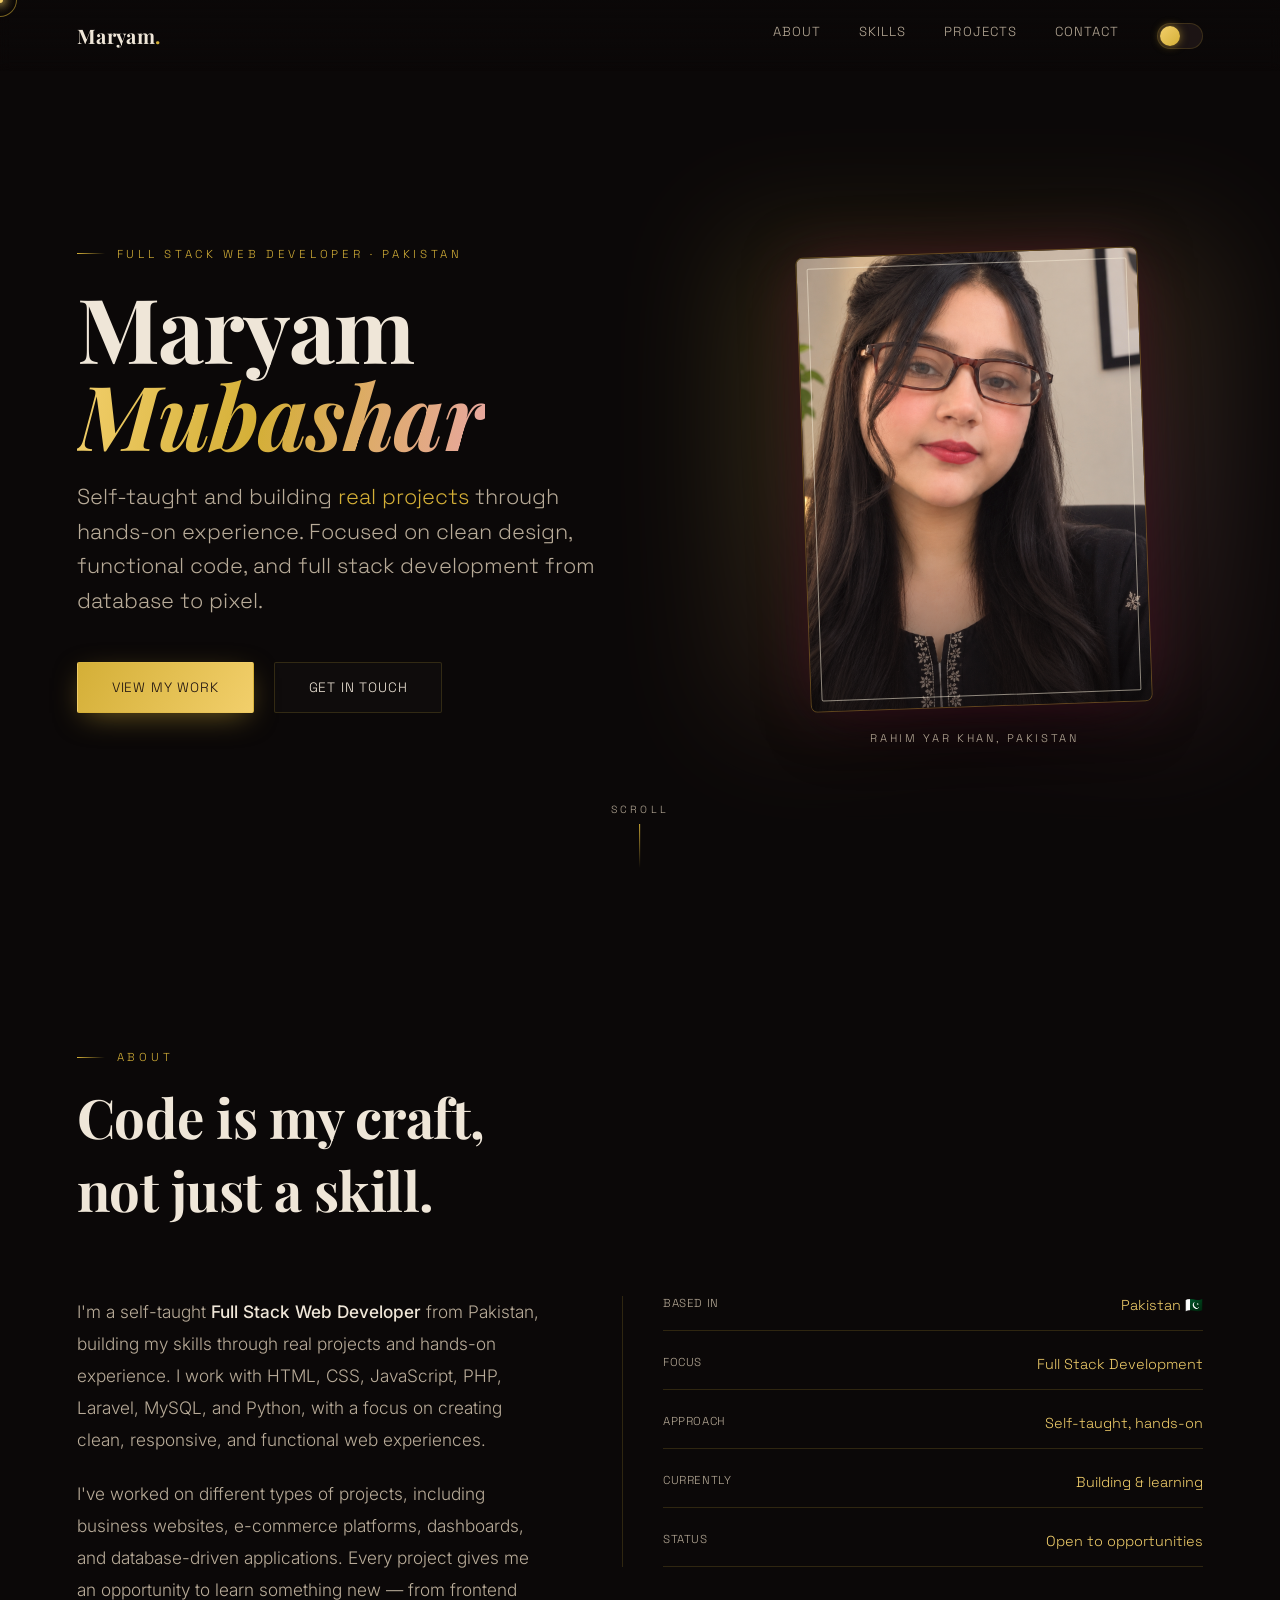
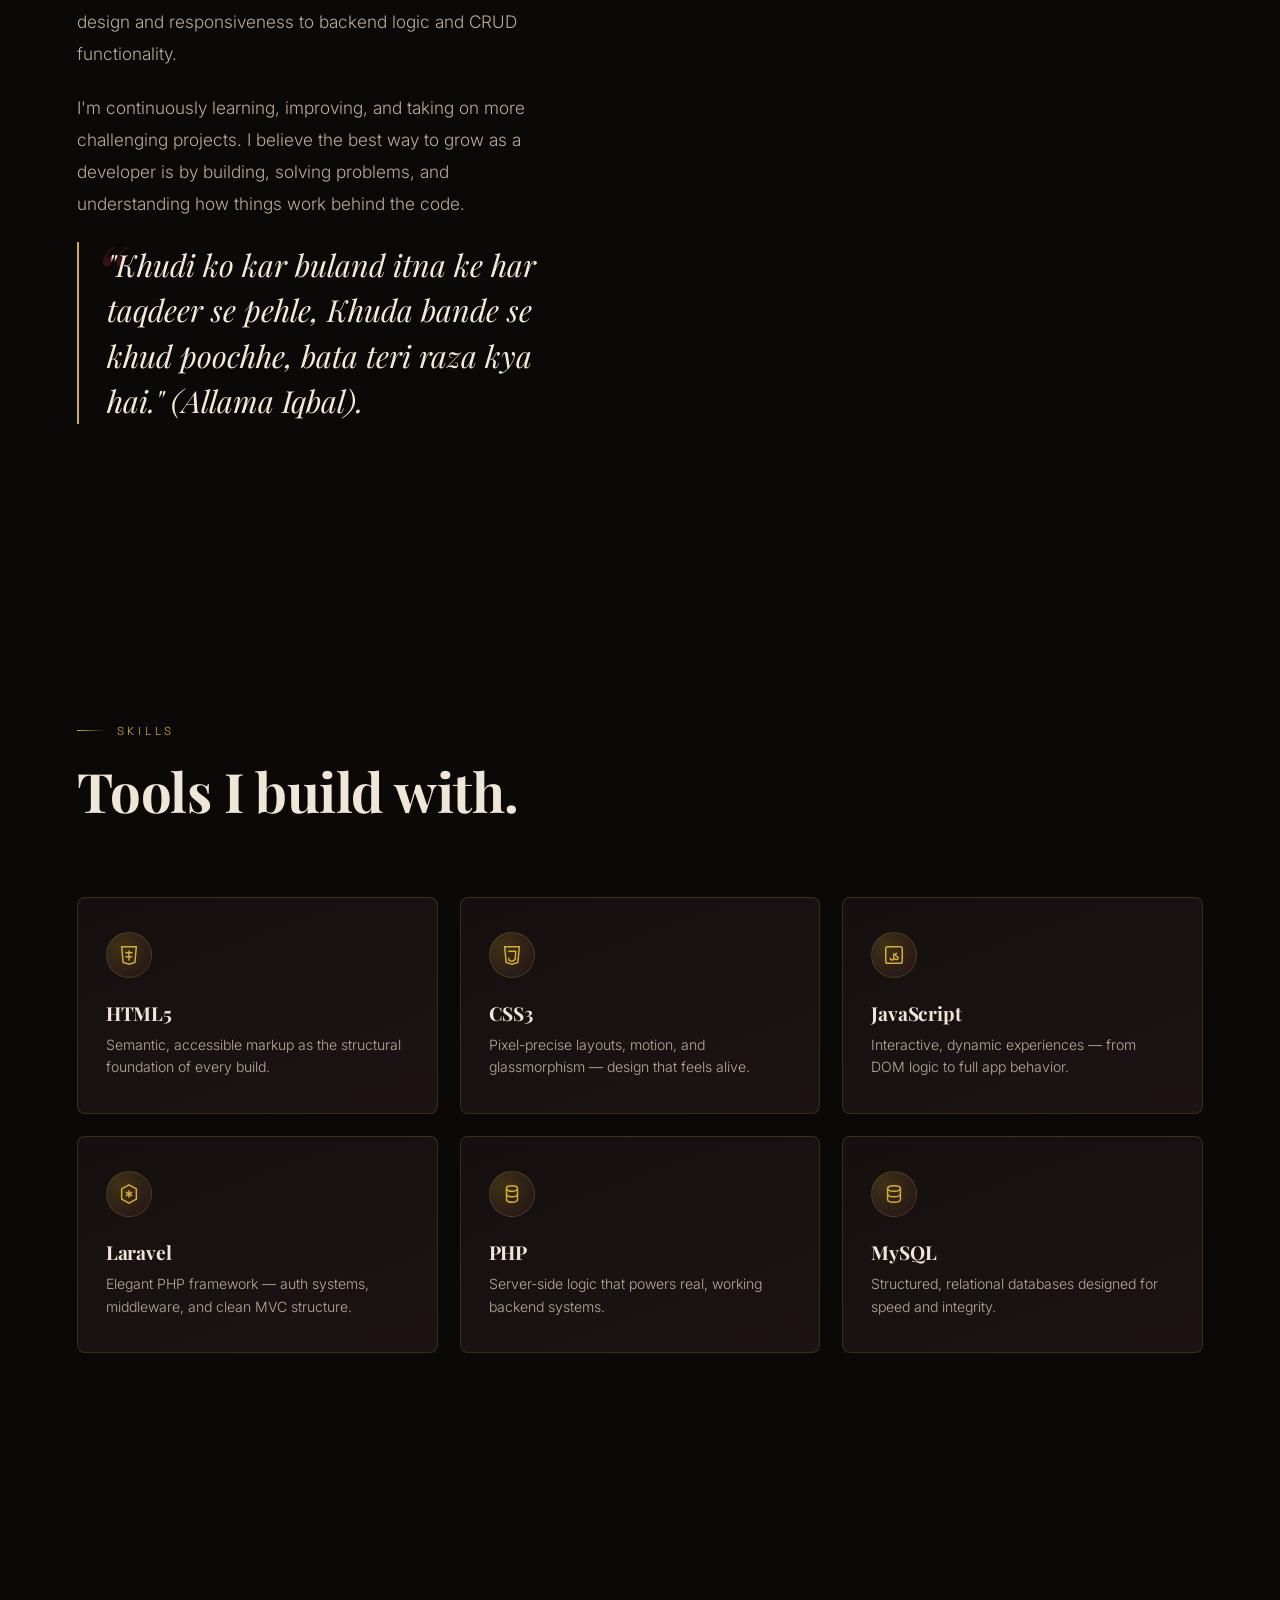
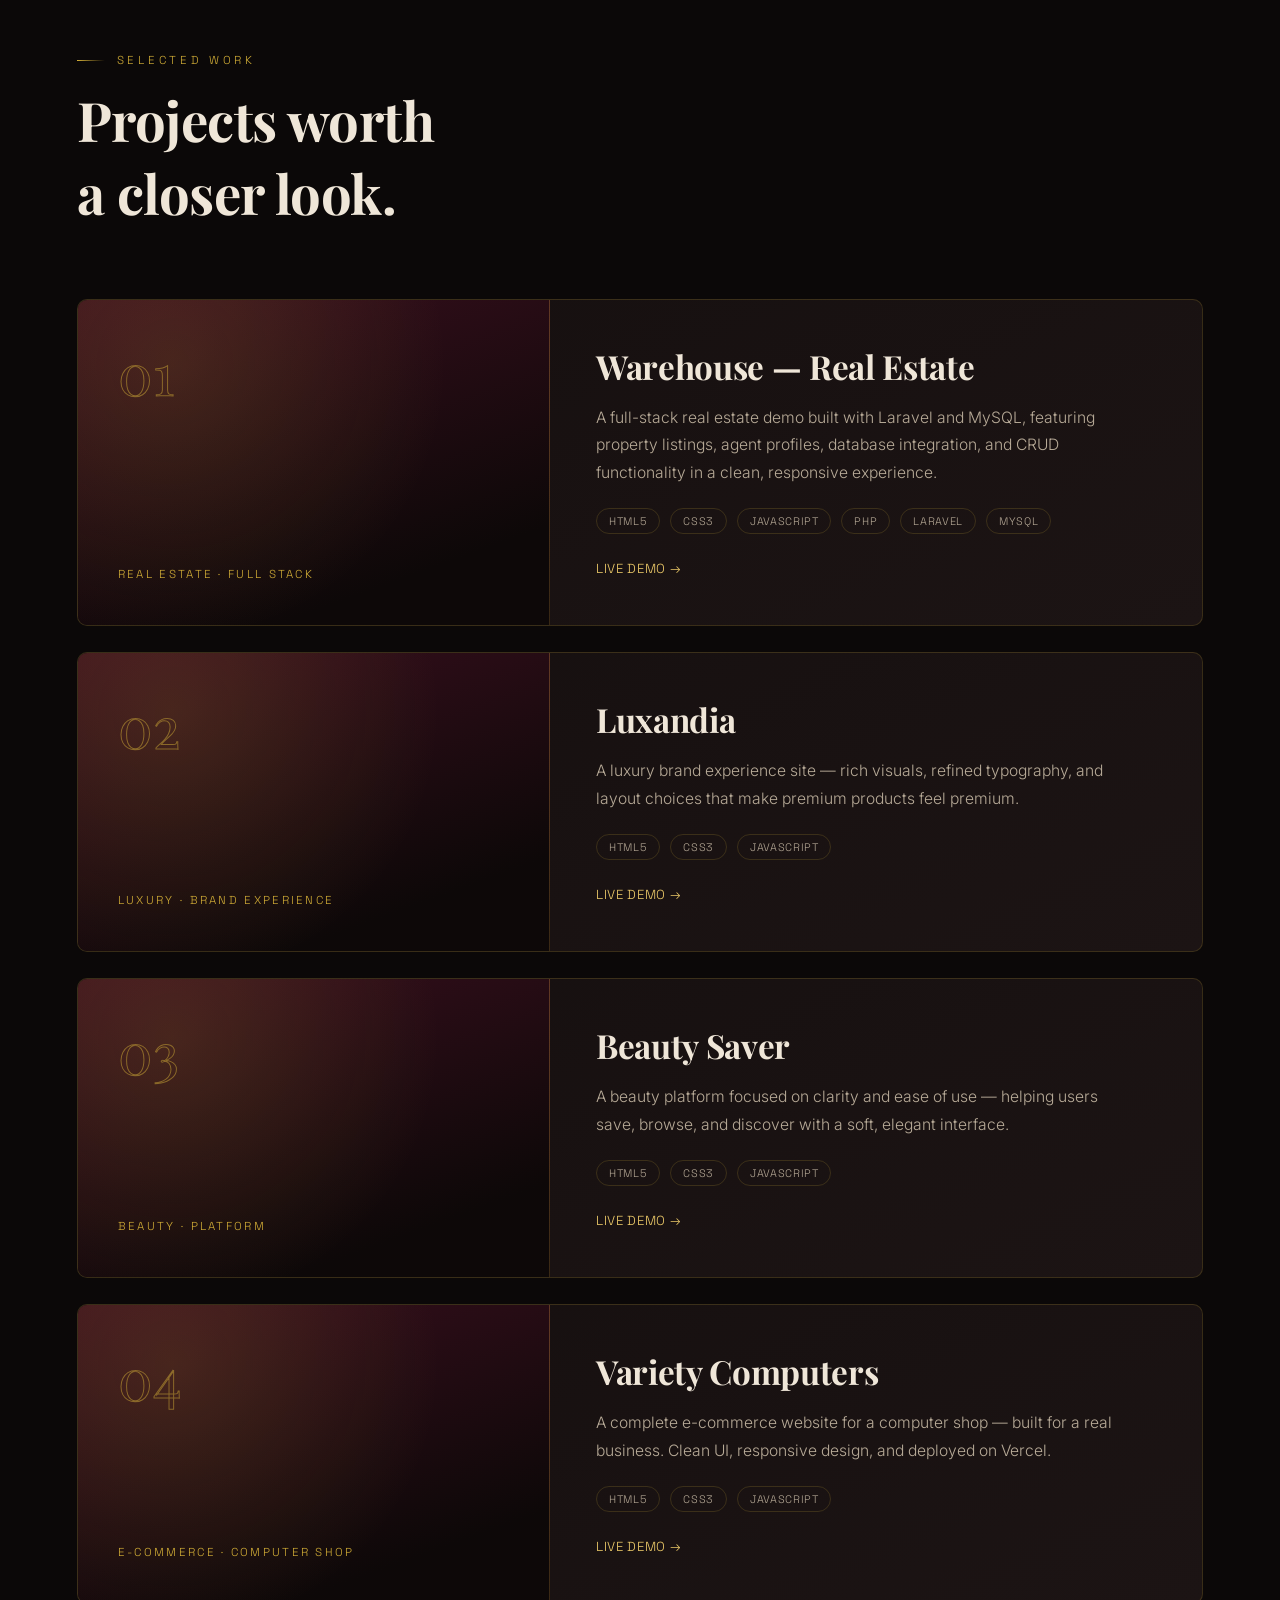
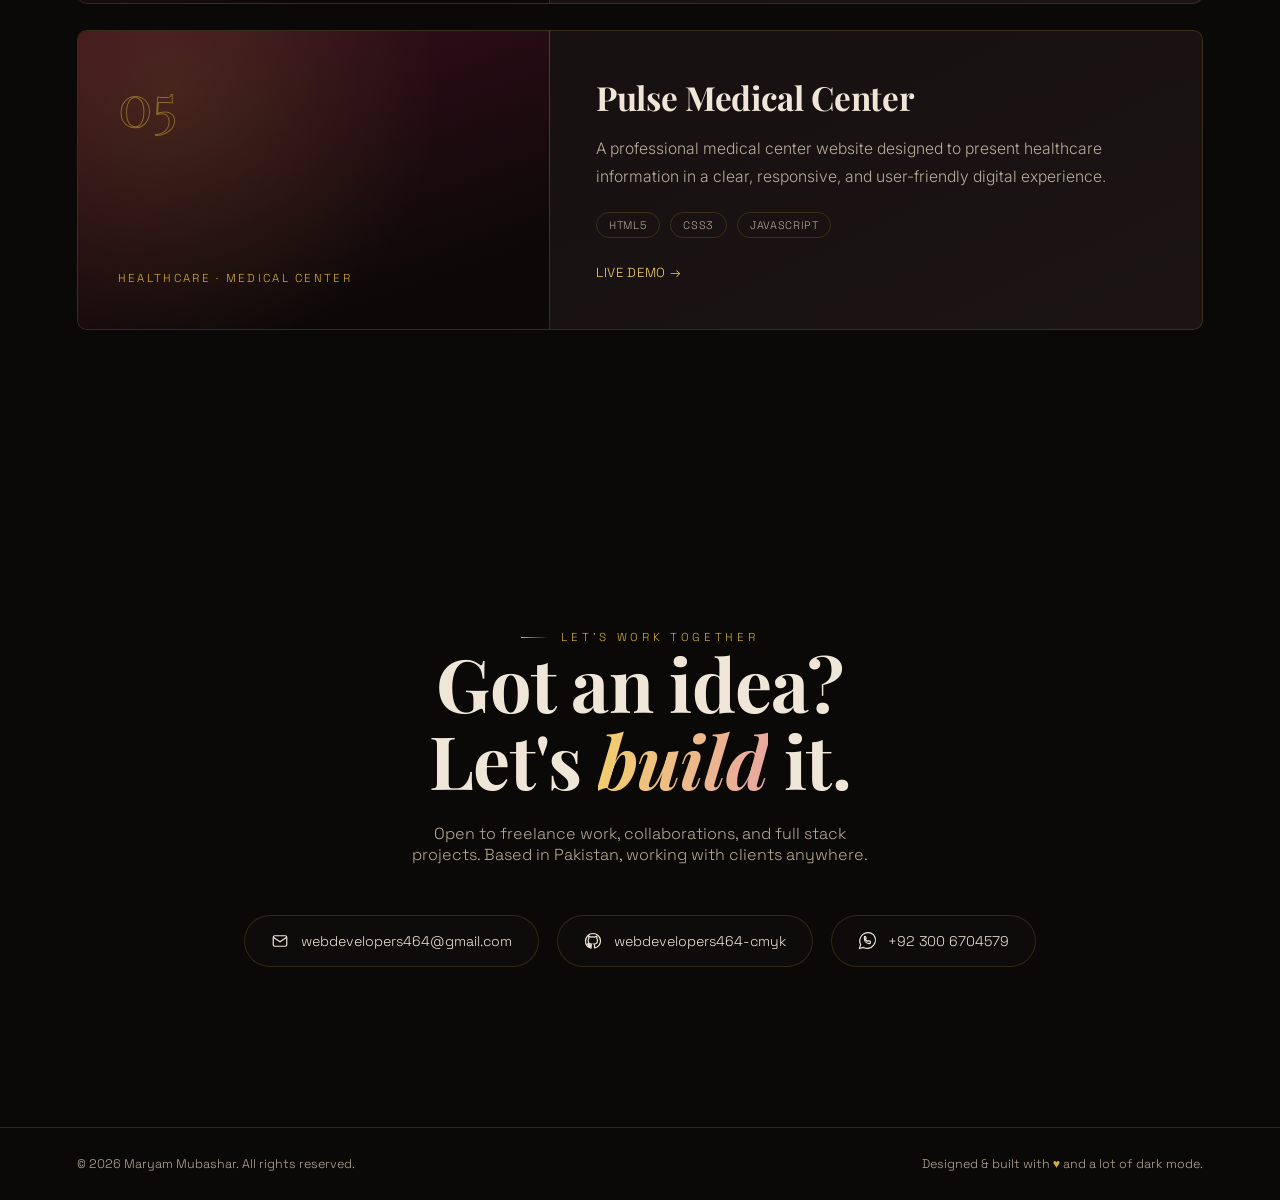
==== commit 463dfefe: "index.html" ====
--- a/index.html
+++ b/index.html
@@ -10,6 +10,8 @@
 
 <title>Maryam Mubashar — Full Stack Web Developer</title>
 
+<link rel="stylesheet" href="style.css">
+
 <meta name="description" content="Portfolio of Maryam Mubashar, self-taught Full Stack Web Developer from Pakistan.">
 
 
@@ -22,2121 +24,672 @@
 
 <link href="https://fonts.googleapis.com/css2?family=Playfair+Display:ital,wght@0,500;0,600;0,700;0,800;0,900;1,600&family=Space+Grotesk:wght@400;500;600;700&family=Inter:wght@300;400;500;600&display=swap" rel="stylesheet">
 
-
-
-<style>
-
-  /* ============================================
-
-     DESIGN TOKENS
-
-     Palette: charcoal-black canvas, deep maroon,
-
-     antique gold, warm cream, rose-gold glow
-
-     ============================================ */
-
-  :root{
-
-    --bg-void:#0b0808;
-
-    --bg-panel:#150f0f;
-
-    --bg-panel-2:#1c1414;
-
-    --maroon:#5c1a2e;
-
-    --maroon-deep:#3a0f1e;
-
-    --gold:#d4af37;
-
-    --gold-bright:#f2cf6b;
-
-    --cream:#f5ead6;
-
-    --rose-glow:#e8a7a1;
-
-    --ink:#efe6d8;
-
-    --ink-dim:#b8ab98;
-
-    --line:rgba(212,175,55,0.18);
-
-    --ease:cubic-bezier(.4,0,.2,1);
-
-    --ease-soft:cubic-bezier(.16,1,.3,1);
+</head>
+
+<body>
+
+
+
+<!-- Custom cursor -->
+
+<div id="cursor-dot"></div>
+
+<div id="cursor-ring"></div>
+
+
+
+<!-- Floating particles -->
+
+<div id="particles"></div>
+
+
+
+<!-- ============ NAV ============ -->
+
+<nav>
+
+  <div class="logo">Maryam<span>.</span></div>
+
+  <button class="nav-mobile-toggle" id="navToggle" aria-label="Toggle menu">
+
+    <span></span><span></span><span></span>
+
+  </button>
+
+  <div class="nav-links" id="navLinks">
+
+    <a href="#about" class="nav-link">About</a>
+
+    <a href="#skills" class="nav-link">Skills</a>
+
+    <a href="#projects" class="nav-link">Projects</a>
+
+    <a href="#contact" class="nav-link">Contact</a>
+
+    <div class="mode-toggle" id="modeToggle" role="button" aria-label="Toggle light and dark mode"></div>
+
+  </div>
+
+</nav>
+
+
+
+<!-- ============ HERO ============ -->
+
+<header class="hero" id="home">
+
+  <div class="hero-inner">
+
+    <div class="hero-text">
+
+      <p class="eyebrow">Full Stack Web Developer · Pakistan</p>
+
+      <h1 class="hero-title">Maryam<br><em>Mubashar</em></h1>
+
+      <p class="hero-sub">Self-taught and building <span class="accent">real projects</span> through hands-on experience. Focused on clean design, functional code, and full stack development from database to pixel.</p>
+
+      <div class="hero-ctas">
+
+        <a href="#projects" class="btn btn-solid">View My Work</a>
+
+        <a href="#contact" class="btn btn-outline">Get In Touch</a>
+
+      </div>
+
+    </div>
+
+    <div class="frame-wrap">
+
+      <div class="frame-glow"></div>
+
+      <div class="frame">
+
+        <img src="Polished Portrait in Cozy Interior.png" alt="Maryam Mubashar">
+
+      </div>
+
+      <span class="frame-caption">Rahim Yar khan, Pakistan</span>
+
+    </div>
+
+  </div>
+
+  <div class="scroll-cue"><span>Scroll</span><span class="line"></span></div>
+
+</header>
+
+
+
+<!-- ============ ABOUT ============ -->
+
+<section class="section-pad" id="about">
+
+  <div class="section-head reveal">
+
+    <p class="eyebrow">About</p>
+
+    <h2>Code is my craft,<br>not just a skill.</h2>
+
+  </div>
+
+  <div class="about-grid">
+
+    <div class="about-text reveal">
+
+      <p>I'm a self-taught <strong>Full Stack Web Developer</strong> from Pakistan, building my skills through real projects and hands-on experience. I work with HTML, CSS, JavaScript, PHP, Laravel, MySQL, and Python, with a focus on creating clean, responsive, and functional web experiences.</p>
+
+      <p>I've worked on different types of projects, including business websites, e-commerce platforms, dashboards, and database-driven applications. Every project gives me an opportunity to learn something new — from frontend design and responsiveness to backend logic and CRUD functionality.</p>
+
+      <p>I'm continuously learning, improving, and taking on more challenging projects. I believe the best way to grow as a developer is by building, solving problems, and understanding how things work behind the code.</p>
+
+      <blockquote>"Khudi ko kar buland itna ke har taqdeer se pehle, Khuda bande se khud poochhe, bata teri raza kya hai." (Allama Iqbal).</blockquote>
+
+    </div>
+
+    <div class="about-meta">
+
+      <div class="meta-row"><span class="k">Based in</span><span class="v">Pakistan 🇵🇰</span></div>
+
+      <div class="meta-row"><span class="k">Focus</span><span class="v">Full Stack Development</span></div>
+
+      <div class="meta-row"><span class="k">Approach</span><span class="v">Self-taught, hands-on</span></div>
+
+      <div class="meta-row"><span class="k">Currently</span><span class="v">Building &amp; learning</span></div>
+
+      <div class="meta-row"><span class="k">Status</span><span class="v">Open to opportunities</span></div>
+
+    </div>
+
+  </div>
+
+</section>
+
+
+
+<!-- ============ SKILLS ============ -->
+
+<section class="section-pad" id="skills">
+
+  <div class="section-head reveal">
+
+    <p class="eyebrow">Skills</p>
+
+    <h2>Tools I build with.</h2>
+
+  </div>
+
+  <div class="skills-grid">
+
+
+
+    <div class="skill-card reveal">
+
+      <div class="skill-icon"><svg viewBox="0 0 24 24" fill="none" stroke="#d4af37" stroke-width="1.6"><path d="M4 3l1.6 17L12 22l6.4-2L20 3H4z"/><path d="M12 7v11M8 9.5h8M8 14h7.5"/></svg></div>
+
+      <h3>HTML5</h3>
+
+      <p>Semantic, accessible markup as the structural foundation of every build.</p>
+
+    </div>
+
+
+
+    <div class="skill-card reveal">
+
+      <div class="skill-icon"><svg viewBox="0 0 24 24" fill="none" stroke="#d4af37" stroke-width="1.6"><path d="M4 3l1.6 17L12 22l6.4-2L20 3H4z"/><path d="M8 8h8l-.5 9L12 19l-3.3-1.2L8.4 15"/></svg></div>
+
+      <h3>CSS3</h3>
+
+      <p>Pixel-precise layouts, motion, and glassmorphism — design that feels alive.</p>
+
+    </div>
+
+
+
+    <div class="skill-card reveal">
+
+      <div class="skill-icon"><svg viewBox="0 0 24 24" fill="none" stroke="#d4af37" stroke-width="1.6"><rect x="3" y="3" width="18" height="18" rx="2"/><path d="M8 15c0 1.5 1 2.5 2 2.5s1.7-.8 1.7-2V10M15.5 10c-1.3 0-2 .7-2 1.6 0 2 3 1.7 3 3.6 0 1-.8 1.8-2 1.8-1 0-1.7-.5-2-1.3"/></svg></div>
+
+      <h3>JavaScript</h3>
+
+      <p>Interactive, dynamic experiences — from DOM logic to full app behavior.</p>
+
+    </div>
+
+
+
+    <div class="skill-card reveal">
+
+      <div class="skill-icon"><svg viewBox="0 0 24 24" fill="none" stroke="#d4af37" stroke-width="1.6"><path d="M12 2l8 4.5v11L12 22l-8-4.5v-11L12 2z"/><path d="M12 8v8M8.5 10l7 4M15.5 10l-7 4"/></svg></div>
+
+      <h3>Laravel</h3>
+
+      <p>Elegant PHP framework — auth systems, middleware, and clean MVC structure.</p>
+
+    </div>
+
+
+
+    <div class="skill-card reveal">
+
+      <div class="skill-icon"><svg viewBox="0 0 24 24" fill="none" stroke="#d4af37" stroke-width="1.6"><path d="M12 3c-3 0-6 1-6 3v12c0 2 3 3 6 3s6-1 6-3V6c0-2-3-3-6-3z"/><path d="M6 6c0 2 3 3 6 3s6-1 6-3M6 12c0 2 3 3 6 3s6-1 6-3"/></svg></div>
+
+      <h3>PHP</h3>
+
+      <p>Server-side logic that powers real, working backend systems.</p>
+
+    </div>
+
+
+
+    <div class="skill-card reveal">
+
+      <div class="skill-icon"><svg viewBox="0 0 24 24" fill="none" stroke="#d4af37" stroke-width="1.6"><ellipse cx="12" cy="6" rx="7" ry="3"/><path d="M5 6v12c0 1.7 3.1 3 7 3s7-1.3 7-3V6"/><path d="M5 12c0 1.7 3.1 3 7 3s7-1.3 7-3"/></svg></div>
+
+      <h3>MySQL</h3>
+
+      <p>Structured, relational databases designed for speed and integrity.</p>
+
+    </div>
+
+
+
+
+
+  </div>
+
+</section>
+
+
+
+<!-- ============ PROJECTS ============ -->
+
+<section class="section-pad" id="projects">
+
+  <div class="section-head reveal">
+
+    <p class="eyebrow">Selected Work</p>
+
+    <h2>Projects worth<br>a closer look.</h2>
+
+  </div>
+
+
+
+  <div class="projects-list">
+
+
+
+    <div class="project-card reveal" data-tilt>
+
+      <div class="project-visual">
+
+        <span class="project-number">01</span>
+
+        <span class="project-tag">Real Estate · Full Stack</span>
+
+      </div>
+
+      <div class="project-body">
+
+        <h3>Warehouse — Real Estate</h3>
+
+        <p>A full-stack real estate demo built with Laravel and MySQL, featuring property listings, agent profiles, database integration, and CRUD functionality in a clean, responsive experience.</p>
+
+        <div class="project-stack">
+
+          <span class="stack-pill">HTML5</span><span class="stack-pill">CSS3</span><span class="stack-pill">JavaScript</span><span class="stack-pill">PHP</span><span class="stack-pill">Laravel</span><span class="stack-pill">MySQL</span>
+
+        </div>
+
+        <div class="project-links">
+
+          <a href="http://warehouse.infinityfreeapp.com/" target="\_blank" rel="noopener" class="project-link">Live Demo →</a>
+
+        </div>
+
+      </div>
+
+    </div>
+
+
+
+    <div class="project-card reveal" data-tilt>
+
+      <div class="project-visual">
+
+        <span class="project-number">02</span>
+
+        <span class="project-tag">Luxury · Brand Experience</span>
+
+      </div>
+
+      <div class="project-body">
+
+        <h3>Luxandia</h3>
+
+        <p>A luxury brand experience site — rich visuals, refined typography, and layout choices that make premium products feel premium.</p>
+
+        <div class="project-stack">
+
+          <span class="stack-pill">HTML5</span><span class="stack-pill">CSS3</span><span class="stack-pill">JavaScript</span>
+
+        </div>
+
+        <div class="project-links">
+
+          <a href="https://luxandia-zeta.vercel.app" target="\_blank" rel="noopener" class="project-link">Live Demo →</a>
+
+        </div>
+
+      </div>
+
+    </div>
+
+
+
+    <div class="project-card reveal" data-tilt>
+
+      <div class="project-visual">
+
+        <span class="project-number">03</span>
+
+        <span class="project-tag">Beauty · Platform</span>
+
+      </div>
+
+      <div class="project-body">
+
+        <h3>Beauty Saver</h3>
+
+        <p>A beauty platform focused on clarity and ease of use — helping users save, browse, and discover with a soft, elegant interface.</p>
+
+        <div class="project-stack">
+
+          <span class="stack-pill">HTML5</span><span class="stack-pill">CSS3</span><span class="stack-pill">JavaScript</span>
+
+        </div>
+
+        <div class="project-links">
+
+          <a href="https://beauty-saver.vercel.app" target="\_blank" rel="noopener" class="project-link">Live Demo →</a>
+
+        </div>
+
+      </div>
+
+    </div>
+
+
+
+    <div class="project-card reveal" data-tilt>
+
+      <div class="project-visual">
+
+        <span class="project-number">04</span>
+
+        <span class="project-tag">E-Commerce · Computer Shop</span>
+
+      </div>
+
+      <div class="project-body">
+
+        <h3>Variety Computers</h3>
+
+        <p>A complete e-commerce website for a computer shop — built for a real business. Clean UI, responsive design, and deployed on Vercel.</p>
+
+        <div class="project-stack">
+
+          <span class="stack-pill">HTML5</span><span class="stack-pill">CSS3</span><span class="stack-pill">JavaScript</span>
+
+        </div>
+
+        <div class="project-links">
+
+          <a href="https://varietycomputers.vercel.app" target="\_blank" rel="noopener" class="project-link">Live Demo →</a>
+
+        </div>
+
+      </div>
+
+    </div>
+
+
+
+    <div class="project-card reveal" data-tilt>
+
+      <div class="project-visual">
+
+        <span class="project-number">05</span>
+
+        <span class="project-tag">Healthcare · Medical Center</span>
+
+      </div>
+
+      <div class="project-body">
+
+        <h3>Pulse Medical Center</h3>
+
+        <p>A professional medical center website designed to present healthcare information in a clear, responsive, and user-friendly digital experience.</p>
+
+        <div class="project-stack">
+
+          <span class="stack-pill">HTML5</span><span class="stack-pill">CSS3</span><span class="stack-pill">JavaScript</span>
+
+        </div>
+
+        <div class="project-links">
+
+          <a href="https://pulse-medical.infinityfreeapp.com/" target="\_blank" rel="noopener" class="project-link">Live Demo →</a>
+
+        </div>
+
+      </div>
+
+    </div>
+
+
+
+  </div>
+
+</section>
+
+
+
+<!-- ============ CONTACT ============ -->
+
+<section class="contact-section" id="contact">
+
+  <p class="eyebrow" style="justify-content:center;">Let's Work Together</p>
+
+  <h2 class="contact-title">Got an idea?<br>Let's <em>build</em> it.</h2>
+
+  <p class="contact-sub">Open to freelance work, collaborations, and full stack projects. Based in Pakistan, working with clients anywhere.</p>
+
+
+
+  <div class="contact-links">
+
+    <a href="mailto:webdevelopers464@gmail.com" class="contact-pill">
+
+      <svg viewBox="0 0 24 24" fill="none" stroke="currentColor" stroke-width="1.6"><rect x="3" y="5" width="18" height="14" rx="2"/><path d="M3 7l9 6 9-6"/></svg>
+
+      webdevelopers464@gmail.com
+
+    </a>
+
+    <a href="https://github.com/webdevelopers464-cmyk" target="\_blank" rel="noopener" class="contact-pill">
+
+      <svg viewBox="0 0 24 24" fill="none" stroke="currentColor" stroke-width="1.6"><path d="M12 2C6.5 2 2 6.5 2 12c0 4.4 2.9 8.1 6.8 9.4.5.1.7-.2.7-.5v-1.8c-2.8.6-3.4-1.3-3.4-1.3-.4-1.1-1.1-1.4-1.1-1.4-.9-.6.1-.6.1-.6 1 .1 1.5 1 1.5 1 .9 1.5 2.3 1.1 2.9.8.1-.7.3-1.1.6-1.4-2.2-.2-4.6-1.1-4.6-5 0-1.1.4-2 1-2.7-.1-.2-.5-1.3.1-2.7 0 0 .8-.3 2.7 1a9.4 9.4 0 0 1 4.9 0c1.9-1.3 2.7-1 2.7-1 .5 1.4.2 2.5.1 2.7.6.7 1 1.6 1 2.7 0 3.9-2.4 4.7-4.6 5 .3.3.6.9.6 1.8v2.6c0 .3.2.6.7.5A10 10 0 0 0 22 12c0-5.5-4.5-10-10-10z"/></svg>
+
+      webdevelopers464-cmyk
+
+    </a>
+
+    <a href="https://wa.me/923006704579" target="\_blank" rel="noopener" class="contact-pill">
+
+      <svg viewBox="0 0 24 24" fill="none" stroke="currentColor" stroke-width="1.6"><path d="M20.5 3.5a11 11 0 0 0-17 13.3L2 22l5.4-1.4A11 11 0 0 0 20.5 3.5z"/><path d="M8.5 8.5c0 4 3 7 7 7 .8 0 1-.6 1-1.2v-1.3c0-.4-.3-.7-.6-.8l-1.8-.6c-.3-.1-.6 0-.8.2l-.6.7c-1.2-.6-2.2-1.6-2.8-2.8l.7-.6c.2-.2.3-.5.2-.8l-.6-1.8c-.1-.3-.4-.6-.8-.6H9.7c-.6 0-1.2.2-1.2 1z"/></svg>
+
+      +92 300 6704579
+
+    </a>
+
+  </div>
+
+</section>
+
+
+
+<footer>
+
+  <span>© 2026 Maryam Mubashar. All rights reserved.</span>
+
+  <span>Designed &amp; built with <span class="heart">♥</span> and a lot of dark mode.</span>
+
+</footer>
+
+
+
+<script>
+
+(function(){
+
+  'use strict';
+
+
+
+  /* ---------- Custom cursor ---------- */
+
+  const dot = document.getElementById('cursor-dot');
+
+  const ring = document.getElementById('cursor-ring');
+
+  let mx=0,my=0, rx=0, ry=0;
+
+  const isTouch = window.matchMedia('(max-width: 900px)').matches;
+
+
+
+  if(!isTouch){
+
+    window.addEventListener('mousemove', (e)=>{
+
+      mx = e.clientX; my = e.clientY;
+
+      dot.style.left = mx+'px'; dot.style.top = my+'px';
+
+    });
+
+    (function loop(){
+
+      rx += (mx-rx)*0.16;
+
+      ry += (my-ry)*0.16;
+
+      ring.style.left = rx+'px'; ring.style.top = ry+'px';
+
+      requestAnimationFrame(loop);
+
+    })();
+
+    document.querySelectorAll('a, button, .skill-card, .project-card, .mode-toggle').forEach(el=>{
+
+      el.addEventListener('mouseenter', ()=>ring.classList.add('hover'));
+
+      el.addEventListener('mouseleave', ()=>ring.classList.remove('hover'));
+
+    });
 
   }
 
 
 
-  html.light{
-
-    --bg-void:#f7f1e6;
-
-    --bg-panel:#fffaf0;
-
-    --bg-panel-2:#f1e6d0;
-
-    --ink:#2a1c1c;
-
-    --ink-dim:#6b5a4d;
-
-    --line:rgba(92,26,46,0.18);
+  /* ---------- Floating particles ---------- */
+
+  const field = document.getElementById('particles');
+
+  const NUM = 26;
+
+  for(let i=0;i<NUM;i++){
+
+    const p = document.createElement('div');
+
+    p.className='particle';
+
+    const size = 2 + Math.random()*3;
+
+    p.style.width = size+'px';
+
+    p.style.height = size+'px';
+
+    p.style.left = Math.random()*100+'vw';
+
+    p.style.setProperty('--drift', (Math.random()*80-40)+'px');
+
+    const duration = 10 + Math.random()*14;
+
+    p.style.animationDuration = duration+'s';
+
+    p.style.animationDelay = (Math.random()*duration)+'s';
+
+    field.appendChild(p);
 
   }
 
 
 
-  *{ margin:0; padding:0; box-sizing:border-box; }
-
-
-
-  html{ scroll-behavior:smooth; }
-
-
-
-  body{
-
-    background:var(--bg-void);
-
-    color:var(--ink);
-
-    font-family:'Inter', sans-serif;
-
-    font-weight:300;
-
-    overflow-x:hidden;
-
-    cursor:none;
-
-    transition:background .5s var(--ease), color .5s var(--ease);
-
-  }
-
-
-
-  @media (max-width: 900px){
-
-    body{ cursor:auto; }
-
-  }
-
-
-
-  ::selection{ background:var(--gold); color:#1a0f0f; }
-
-
-
-  a{ color:inherit; text-decoration:none; }
-
-
-
-  h1,h2,h3,h4{ font-family:'Playfair Display', serif; font-weight:700; letter-spacing:-0.01em; }
-
-
-
-  .eyebrow{
-
-    font-family:'Space Grotesk', sans-serif;
-
-    font-size:0.72rem;
-
-    letter-spacing:0.32em;
-
-    text-transform:uppercase;
-
-    color:var(--gold);
-
-    display:flex;
-
-    align-items:center;
-
-    gap:12px;
-
-  }
-
-  .eyebrow::before{
-
-    content:'';
-
-    width:28px; height:1px;
-
-    background:linear-gradient(90deg, var(--gold), transparent);
-
-  }
-
-
-
-  /* ============================================
-
-     CUSTOM CURSOR — gold glow trail
-
-     ============================================ */
-
-  #cursor-dot, #cursor-ring{
-
-    position:fixed;
-
-    top:0; left:0;
-
-    pointer-events:none;
-
-    z-index:9999;
-
-    border-radius:50%;
-
-    transform:translate(-50%,-50%);
-
-  }
-
-  #cursor-dot{
-
-    width:6px; height:6px;
-
-    background:var(--gold-bright);
-
-    box-shadow:0 0 10px 2px rgba(242,207,107,0.9);
-
-  }
-
-  #cursor-ring{
-
-    width:34px; height:34px;
-
-    border:1px solid rgba(212,175,55,0.55);
-
-    background:radial-gradient(circle, rgba(212,175,55,0.08), transparent 70%);
-
-    transition:width .25s var(--ease), height .25s var(--ease), border-color .25s var(--ease), background .25s var(--ease);
-
-  }
-
-  #cursor-ring.hover{
-
-    width:60px; height:60px;
-
-    border-color:var(--gold-bright);
-
-    background:radial-gradient(circle, rgba(212,175,55,0.16), transparent 70%);
-
-  }
-
-  @media (max-width: 900px){
-
-    #cursor-dot, #cursor-ring{ display:none; }
-
-  }
-
-
-
-  /* ============================================
-
-     PARTICLES — floating embers
-
-     ============================================ */
-
-  #particles{
-
-    position:fixed; inset:0;
-
-    pointer-events:none;
-
-    z-index:1;
-
-    overflow:hidden;
-
-  }
-
-  .particle{
-
-    position:absolute;
-
-    bottom:-10px;
-
-    border-radius:50%;
-
-    background:var(--gold);
-
-    opacity:0;
-
-    animation:rise linear infinite;
-
-    box-shadow:0 0 6px 1px rgba(212,175,55,0.6);
-
-  }
-
-  @keyframes rise{
-
-    0%{ transform:translateY(0) translateX(0); opacity:0; }
-
-    10%{ opacity:0.7; }
-
-    90%{ opacity:0.4; }
-
-    100%{ transform:translateY(-105vh) translateX(var(--drift,30px)); opacity:0; }
-
-  }
-
-
-
-  /* ============================================
-
-     NAV
-
-     ============================================ */
-
-  nav{
-
-    position:fixed; top:0; left:0; right:0;
-
-    z-index:500;
-
-    display:flex;
-
-    align-items:center;
-
-    justify-content:space-between;
-
-    padding:22px 6%;
-
-    background:linear-gradient(180deg, rgba(11,8,8,0.85), transparent);
-
-    backdrop-filter:blur(6px);
-
-    transition:padding .4s var(--ease);
-
-  }
-
-  html.light nav{ background:linear-gradient(180deg, rgba(247,241,230,0.9), transparent); }
-
-
-
-  .logo{
-
-    font-family:'Playfair Display', serif;
-
-    font-size:1.25rem;
-
-    font-weight:700;
-
-    letter-spacing:0.02em;
-
-  }
-
-  .logo span{ color:var(--gold); }
-
-
-
-  .nav-links{
-
-    display:flex;
-
-    gap:38px;
-
-    font-family:'Space Grotesk', sans-serif;
-
-    font-size:0.82rem;
-
-    letter-spacing:0.08em;
-
-    text-transform:uppercase;
-
-  }
-
-  .nav-links a{
-
-    position:relative;
-
-    color:var(--ink-dim);
-
-    transition:color .3s var(--ease);
-
-  }
-
-  .nav-links a::after{
-
-    content:'';
-
-    position:absolute;
-
-    left:0; bottom:-6px;
-
-    width:0; height:1px;
-
-    background:var(--gold);
-
-    transition:width .35s var(--ease-soft);
-
-  }
-
-  .nav-links a:hover{ color:var(--gold-bright); }
-
-  .nav-links a:hover::after{ width:100%; }
-
-
-
-  .mode-toggle{
-
-    width:46px; height:26px;
-
-    border-radius:20px;
-
-    border:1px solid var(--line);
-
-    background:var(--bg-panel-2);
-
-    position:relative;
-
-    cursor:pointer;
-
-    flex-shrink:0;
-
-  }
-
-  .mode-toggle::after{
-
-    content:'';
-
-    position:absolute;
-
-    top:2px; left:2px;
-
-    width:20px; height:20px;
-
-    border-radius:50%;
-
-    background:linear-gradient(135deg, var(--gold-bright), var(--gold));
-
-    transition:transform .4s var(--ease-soft);
-
-    box-shadow:0 0 8px rgba(212,175,55,0.6);
-
-  }
-
-  html.light .mode-toggle::after{ transform:translateX(20px); }
-
-
-
-  .nav-mobile-toggle{ display:none; }
-
-
-
-  @media (max-width: 780px){
-
-    .nav-links{
-
-      position:fixed;
-
-      top:0; right:0;
-
-      height:100vh;
-
-      width:min(78vw, 320px);
-
-      background:var(--bg-panel);
-
-      flex-direction:column;
-
-      justify-content:center;
-
-      align-items:flex-start;
-
-      padding:0 12%;
-
-      gap:32px;
-
-      transform:translateX(100%);
-
-      transition:transform .5s var(--ease-soft);
-
-      border-left:1px solid var(--line);
-
-    }
-
-    .nav-links.open{ transform:translateX(0); }
-
-    .nav-mobile-toggle{
-
-      display:flex; flex-direction:column; gap:5px;
-
-      background:none; border:none; cursor:pointer; z-index:600;
-
-    }
-
-    .nav-mobile-toggle span{
-
-      width:24px; height:1.5px; background:var(--gold);
-
-      transition:transform .3s var(--ease), opacity .3s var(--ease);
-
-    }
-
-    .nav-mobile-toggle.open span:nth-child(1){ transform:translateY(6.5px) rotate(45deg); }
-
-    .nav-mobile-toggle.open span:nth-child(2){ opacity:0; }
-
-    .nav-mobile-toggle.open span:nth-child(3){ transform:translateY(-6.5px) rotate(-45deg); }
-
-  }
-
-
-
-  section{ position:relative; z-index:2; }
-
-
-
-  /* ============================================
-
-     HERO
-
-     ============================================ */
-
-  .hero{
-
-    min-height:100svh;
-
-    display:flex;
-
-    align-items:center;
-
-    padding:140px 6% 80px;
-
-    position:relative;
-
-    gap:60px;
-
-  }
-
-  .hero-inner{
-
-    display:grid;
-
-    grid-template-columns:1.15fr 0.85fr;
-
-    align-items:center;
-
-    gap:50px;
-
-    max-width:1300px;
-
-    margin:0 auto;
-
-    width:100%;
-
-  }
-
-
-
-  .hero-text .eyebrow{ margin-bottom:22px; }
-
-
-
-  .hero-title{
-
-    font-size:clamp(2.6rem, 8vw, 5.6rem);
-
-    line-height:0.98;
-
-    color:var(--ink);
-
-  }
-
-  .hero-title em{
-
-    font-style:italic;
-
-    background:linear-gradient(100deg, var(--gold-bright), var(--gold) 45%, var(--rose-glow));
-
-    -webkit-background-clip:text;
-
-    background-clip:text;
-
-    color:transparent;
-
-  }
-
-
-
-  .hero-sub{
-
-    font-family:'Space Grotesk', sans-serif;
-
-    font-size:clamp(1rem, 2vw, 1.35rem);
-
-    color:var(--ink-dim);
-
-    margin-top:22px;
-
-    max-width:520px;
-
-    line-height:1.6;
-
-  }
-
-  .hero-sub .accent{ color:var(--gold); }
-
-
-
-  .hero-ctas{
-
-    display:flex;
-
-    gap:20px;
-
-    margin-top:44px;
-
-    flex-wrap:wrap;
-
-  }
-
-
-
-  .btn{
-
-    font-family:'Space Grotesk', sans-serif;
-
-    font-size:0.85rem;
-
-    letter-spacing:0.06em;
-
-    text-transform:uppercase;
-
-    padding:16px 34px;
-
-    border-radius:2px;
-
-    cursor:pointer;
-
-    border:1px solid transparent;
-
-    transition:transform .45s var(--ease-soft), box-shadow .45s var(--ease-soft), background .4s var(--ease), color .4s var(--ease);
-
-    display:inline-flex; align-items:center; gap:10px;
-
-  }
-
-  .btn-solid{
-
-    background:linear-gradient(120deg, var(--gold), var(--gold-bright));
-
-    color:#1a0f0f;
-
-    box-shadow:0 8px 30px -8px rgba(212,175,55,0.55);
-
-  }
-
-  .btn-solid:hover{ transform:translateY(-3px); box-shadow:0 14px 38px -8px rgba(212,175,55,0.75); }
-
-  .btn-outline{
-
-    border-color:var(--line);
-
-    color:var(--ink);
-
-    background:rgba(255,255,255,0.02);
-
-  }
-
-  .btn-outline:hover{ border-color:var(--gold); color:var(--gold-bright); transform:translateY(-3px); }
-
-
-
-  /* Photo frame — the signature element */
-
-  .frame-wrap{
-
-    position:relative;
-
-    display:flex;
-
-    justify-content:center;
-
-    align-items:center;
-
-    perspective:1200px;
-
-  }
-
-  .frame{
-
-    position:relative;
-
-    width:min(340px, 78vw);
-
-    aspect-ratio:3/4;
-
-    border-radius:6px;
-
-    overflow:hidden;
-
-    transform:rotate(-2deg);
-
-    transition:transform .6s var(--ease-soft);
-
-    box-shadow:
-
-      0 0 0 1px rgba(212,175,55,0.35),
-
-      0 0 60px -10px rgba(92,26,46,0.8),
-
-      0 30px 60px -20px rgba(0,0,0,0.7);
-
-  }
-
-  .frame:hover{ transform:rotate(0deg) scale(1.02); }
-
-  .frame img{
-
-    width:100%; height:100%;
-
-    object-fit:cover;
-
-    filter:saturate(1.08) contrast(1.04);
-
-  }
-
-  .frame::before{
-
-    content:'';
-
-    position:absolute; inset:10px;
-
-    border:1px solid rgba(245,234,214,0.55);
-
-    border-radius:2px;
-
-    pointer-events:none;
-
-    z-index:2;
-
-  }
-
-  .frame::after{
-
-    content:'';
-
-    position:absolute; inset:0;
-
-    background:linear-gradient(180deg, transparent 60%, rgba(11,8,8,0.55));
-
-    z-index:1;
-
-  }
-
-  .frame-glow{
-
-    position:absolute;
-
-    inset:-18px;
-
-    border-radius:14px;
-
-    background:conic-gradient(from 0deg, var(--gold), var(--rose-glow), var(--maroon), var(--gold-bright), var(--gold));
-
-    filter:blur(60px);
-
-    opacity:0.15;
-
-    z-index:-1;
-
-    animation:spin 10s linear infinite;
-
-  }
-
-  @keyframes spin{ to{ transform:rotate(360deg); } }
-
-
-
-  .frame-caption{
-
-    position:absolute;
-
-    bottom:-38px; left:50%;
-
-    transform:translateX(-50%);
-
-    font-family:'Space Grotesk', sans-serif;
-
-    font-size:0.7rem;
-
-    letter-spacing:0.24em;
-
-    text-transform:uppercase;
-
-    color:var(--ink-dim);
-
-    white-space:nowrap;
-
-  }
-
-
-
-  .scroll-cue{
-
-    position:absolute;
-
-    bottom:32px; left:50%;
-
-    transform:translateX(-50%);
-
-    display:flex; flex-direction:column; align-items:center;
-
-    gap:8px;
-
-    font-family:'Space Grotesk', sans-serif;
-
-    font-size:0.65rem;
-
-    letter-spacing:0.3em;
-
-    text-transform:uppercase;
-
-    color:var(--ink-dim);
-
-  }
-
-  .scroll-cue .line{
-
-    width:1px; height:44px;
-
-    background:linear-gradient(180deg, var(--gold), transparent);
-
-    animation:cue 2s var(--ease) infinite;
-
-  }
-
-  @keyframes cue{
-
-    0%{ transform:scaleY(0); transform-origin:top; }
-
-    50%{ transform:scaleY(1); transform-origin:top; }
-
-    51%{ transform-origin:bottom; }
-
-    100%{ transform:scaleY(0); transform-origin:bottom; }
-
-  }
-
-
-
-  @media (max-width: 900px){
-
-    .hero-inner{ grid-template-columns:1fr; text-align:center; }
-
-    .hero-sub{ margin-left:auto; margin-right:auto; }
-
-    .hero-ctas{ justify-content:center; }
-
-    .frame-wrap{ order:-1; margin-bottom:20px; }
-
-  }
-
-
-
-  /* ============================================
-
-     SECTION HEADERS (shared)
-
-     ============================================ */
-
-  .section-pad{ padding:150px 6%; max-width:1300px; margin:0 auto; }
-
-  .section-head{ margin-bottom:70px; }
-
-  .section-head h2{
-
-    font-size:clamp(2.2rem, 4.5vw, 3.4rem);
-
-    margin-top:16px;
-
-  }
-
-
-
-  .reveal{
-
-    opacity:0;
-
-    transform:translateY(36px);
-
-    transition:opacity .9s var(--ease-soft), transform .9s var(--ease-soft);
-
-  }
-
-  .reveal.in{ opacity:1; transform:translateY(0); }
-
-
-
-  /* ============================================
-
-     ABOUT
-
-     ============================================ */
-
-  .about-grid{
-
-    display:grid;
-
-    grid-template-columns:0.9fr 1.1fr;
-
-    gap:70px;
-
-    align-items:start;
-
-  }
-
-  .about-text p{
-
-    font-size:1.08rem;
-
-    line-height:1.85;
-
-    color:var(--ink-dim);
-
-    margin-bottom:22px;
-
-    max-width:560px;
-
-  }
-
-  .about-text p strong{ color:var(--ink); font-weight:500; }
-
-
-
-  blockquote{
-
-    font-family:'Playfair Display', serif;
-
-    font-style:italic;
-
-    font-size:clamp(1.3rem, 2.6vw, 1.9rem);
-
-    color:var(--cream);
-
-    line-height:1.5;
-
-    border-left:2px solid var(--gold);
-
-    padding-left:28px;
-
-    position:relative;
-
-  }
-
-  blockquote::before{
-
-    content:'“';
-
-    position:absolute;
-
-    top:-30px; left:14px;
-
-    font-size:5rem;
-
-    color:var(--maroon);
-
-    opacity:0.5;
-
-    font-family:'Playfair Display', serif;
-
-    z-index:-1;
-
-  }
-
-
-
-  .about-meta{
-
-    display:flex;
-
-    flex-direction:column;
-
-    gap:24px;
-
-    border-left:1px solid var(--line);
-
-    padding-left:40px;
-
-  }
-
-  .meta-row{ display:flex; justify-content:space-between; gap:20px; font-family:'Space Grotesk', sans-serif; font-size:0.9rem; border-bottom:1px solid var(--line); padding-bottom:16px; }
-
-  .meta-row .k{ color:var(--ink-dim); letter-spacing:0.05em; text-transform:uppercase; font-size:0.72rem; }
-
-  .meta-row .v{ color:var(--gold-bright); }
-
-
-
-  @media (max-width: 860px){
-
-    .about-grid{ grid-template-columns:1fr; }
-
-    .about-meta{ border-left:none; padding-left:0; border-top:1px solid var(--line); padding-top:30px; }
-
-  }
-
-
-
-  /* ============================================
-
-     SKILLS
-
-     ============================================ */
-
-  .skills-grid{
-
-    display:grid;
-
-    grid-template-columns:repeat(3, 1fr);
-
-    gap:22px;
-
-  }
-
-  .skill-card{
-
-    background:linear-gradient(160deg, var(--bg-panel), var(--bg-panel-2));
-
-    border:1px solid var(--line);
-
-    border-radius:8px;
-
-    padding:34px 28px;
-
-    position:relative;
-
-    overflow:hidden;
-
-    transition:transform .5s var(--ease-soft), border-color .4s var(--ease), box-shadow .5s var(--ease-soft);
-
-  }
-
-  .skill-card::before{
-
-    content:'';
-
-    position:absolute; top:0; left:0; right:0; height:2px;
-
-    background:linear-gradient(90deg, var(--maroon), var(--gold), var(--rose-glow));
-
-    transform:scaleX(0);
-
-    transform-origin:left;
-
-    transition:transform .5s var(--ease-soft);
-
-  }
-
-  .skill-card:hover{
-
-    transform:translateY(-8px);
-
-    border-color:rgba(212,175,55,0.5);
-
-    box-shadow:0 20px 45px -20px rgba(212,175,55,0.35);
-
-  }
-
-  .skill-card:hover::before{ transform:scaleX(1); }
-
-
-
-  .skill-icon{
-
-    width:46px; height:46px;
-
-    display:flex; align-items:center; justify-content:center;
-
-    margin-bottom:22px;
-
-    border-radius:50%;
-
-    background:radial-gradient(circle at 30% 30%, rgba(212,175,55,0.22), rgba(92,26,46,0.15));
-
-    border:1px solid var(--line);
-
-  }
-
-  .skill-icon svg{ width:22px; height:22px; }
-
-
-
-  .skill-card h3{ font-size:1.2rem; margin-bottom:8px; color:var(--ink); }
-
-  .skill-card p{ font-size:0.88rem; color:var(--ink-dim); line-height:1.6; font-family:'Inter', sans-serif; }
-
-
-
-  @media (max-width: 900px){
-
-    .skills-grid{ grid-template-columns:repeat(2, 1fr); }
-
-  }
-
-  @media (max-width: 560px){
-
-    .skills-grid{ grid-template-columns:1fr; }
-
-  }
-
-
-
-  /* ============================================
-
-     PROJECTS — 3D tilt cards
-
-     ============================================ */
-
-  .projects-list{ display:flex; flex-direction:column; gap:26px; }
-
-
-
-  .project-card{
-
-    --rx:0deg; --ry:0deg;
-
-    display:grid;
-
-    grid-template-columns:0.42fr 0.58fr;
-
-    gap:0;
-
-    background:linear-gradient(155deg, var(--bg-panel), var(--bg-panel-2));
-
-    border:1px solid var(--line);
-
-    border-radius:10px;
-
-    overflow:hidden;
-
-    transform:perspective(1200px) rotateX(var(--rx)) rotateY(var(--ry));
-
-    transition:transform .25s var(--ease), border-color .4s var(--ease), box-shadow .4s var(--ease);
-
-    position:relative;
-
-  }
-
-  .project-card:hover{
-
-    border-color:rgba(212,175,55,0.45);
-
-    box-shadow:0 30px 60px -30px rgba(0,0,0,0.6);
-
-  }
-
-  .project-visual{
-
-    position:relative;
-
-    padding:44px 40px;
-
-    display:flex; flex-direction:column; justify-content:space-between;
-
-    background:
-
-      radial-gradient(circle at 20% 20%, rgba(212,175,55,0.15), transparent 60%),
-
-      linear-gradient(160deg, var(--maroon-deep), #0d0808 80%);
-
-    border-right:1px solid var(--line);
-
-  }
-
-  .project-number{
-
-    font-family:'Playfair Display', serif;
-
-    font-size:3.6rem;
-
-    color:transparent;
-
-    -webkit-text-stroke:1px rgba(212,175,55,0.5);
-
-    line-height:1;
-
-  }
-
-  .project-tag{
-
-    font-family:'Space Grotesk', sans-serif;
-
-    font-size:0.72rem;
-
-    letter-spacing:0.2em;
-
-    text-transform:uppercase;
-
-    color:var(--gold);
-
-    margin-top:20px;
-
-  }
-
-  .project-body{ padding:44px 46px; display:flex; flex-direction:column; justify-content:center; gap:16px; }
-
-  .project-body h3{ font-size:clamp(1.5rem, 2.6vw, 2.1rem); color:var(--ink); }
-
-  .project-body p{ color:var(--ink-dim); line-height:1.75; font-size:0.98rem; max-width:520px; }
-
-  .project-links{ display:flex; gap:16px; margin-top:10px; align-items:center; flex-wrap:wrap; }
-
-  .project-link{
-
-    font-family:'Space Grotesk', sans-serif;
-
-    font-size:0.82rem;
-
-    letter-spacing:0.05em;
-
-    text-transform:uppercase;
-
-    color:var(--gold-bright);
-
-    display:inline-flex; align-items:center; gap:8px;
-
-    border-bottom:1px solid transparent;
-
-    padding-bottom:3px;
-
-    transition:border-color .3s var(--ease), gap .3s var(--ease), color .3s var(--ease);
-
-  }
-
-  .project-link:hover{ border-color:var(--gold); gap:12px; color:var(--cream); }
-
-  .project-stack{ display:flex; gap:10px; flex-wrap:wrap; margin-top:6px; }
-
-  .stack-pill{
-
-    font-family:'Space Grotesk', sans-serif;
-
-    font-size:0.68rem;
-
-    letter-spacing:0.06em;
-
-    text-transform:uppercase;
-
-    color:var(--ink-dim);
-
-    border:1px solid var(--line);
-
-    padding:5px 12px;
-
-    border-radius:20px;
-
-  }
-
-
-
-  @media (max-width: 820px){
-
-    .project-card{ grid-template-columns:1fr; }
-
-    .project-visual{ border-right:none; border-bottom:1px solid var(--line); }
-
-  }
-
-
-
-  /* ============================================
-
-     CONTACT / FOOTER
-
-     ============================================ */
-
-  .contact-section{
-
-    padding:150px 6% 60px;
-
-    text-align:center;
-
-    position:relative;
-
-  }
-
-  .contact-title{
-
-    font-size:clamp(2.4rem, 7vw, 4.6rem);
-
-    line-height:1.05;
-
-  }
-
-  .contact-title em{
-
-    font-style:italic;
-
-    background:linear-gradient(100deg, var(--gold-bright), var(--rose-glow));
-
-    -webkit-background-clip:text; background-clip:text; color:transparent;
-
-  }
-
-  .contact-sub{
-
-    color:var(--ink-dim);
-
-    font-family:'Space Grotesk', sans-serif;
-
-    margin:24px auto 50px;
-
-    max-width:460px;
-
-  }
-
-
-
-  .contact-links{
-
-    display:flex;
-
-    justify-content:center;
-
-    gap:18px;
-
-    flex-wrap:wrap;
-
-    margin-bottom:100px;
-
-  }
-
-  .contact-pill{
-
-    display:flex; align-items:center; gap:12px;
-
-    padding:16px 26px;
-
-    border:1px solid var(--line);
-
-    border-radius:40px;
-
-    font-family:'Space Grotesk', sans-serif;
-
-    font-size:0.88rem;
-
-    color:var(--ink);
-
-    transition:transform .4s var(--ease-soft), border-color .3s var(--ease), background .3s var(--ease);
-
-    background:rgba(255,255,255,0.015);
-
-  }
-
-  .contact-pill:hover{
-
-    transform:translateY(-4px);
-
-    border-color:var(--gold);
-
-    background:rgba(212,175,55,0.06);
-
-    color:var(--gold-bright);
-
-  }
-
-  .contact-pill svg{ width:18px; height:18px; }
-
-
-
-  footer{
-
-    border-top:1px solid var(--line);
-
-    padding:28px 6%;
-
-    display:flex;
-
-    justify-content:space-between;
-
-    align-items:center;
-
-    flex-wrap:wrap;
-
-    gap:14px;
-
-    font-family:'Space Grotesk', sans-serif;
-
-    font-size:0.78rem;
-
-    color:var(--ink-dim);
-
-  }
-
-  footer .heart{ color:var(--gold); }
-
-
-
-  @media (max-width: 600px){
-
-    footer{ flex-direction:column; text-align:center; }
-
-  }
-
-
-
-  /* utility */
-
-  .container-narrow{ max-width:1300px; margin:0 auto; }
-
-
-
-/* RESPONSIVE HARDENING: phones, tablets, and touch devices */
-html { -webkit-text-size-adjust:100%; scroll-padding-top:84px; }
-img, svg, video, canvas { max-width:100%; }
-a, button { -webkit-tap-highlight-color:transparent; }
-button, a, [role="button"] { touch-action:manipulation; }
-
-@media (max-width:900px) {
-  nav { padding:18px 5%; padding-top:max(18px, env(safe-area-inset-top)); }
-  .nav-links {
-    position:fixed; top:0; right:0; height:100vh; height:100dvh;
-    width:min(82vw,340px); max-width:100%;
-    padding:max(90px,calc(env(safe-area-inset-top) + 72px)) 10% max(32px,env(safe-area-inset-bottom));
-    background:var(--bg-panel); flex-direction:column; justify-content:flex-start;
-    align-items:flex-start; gap:clamp(22px,4vh,32px); overflow-y:auto;
-    overscroll-behavior:contain; transform:translateX(105%);
-    transition:transform .35s var(--ease-soft); border-left:1px solid var(--line); z-index:550;
-  }
-  .nav-links.open { transform:translateX(0); }
-  .nav-mobile-toggle {
-    display:flex; flex-direction:column; gap:5px; background:var(--bg-void);
-    border:1px solid var(--line); border-radius:4px; padding:10px; cursor:pointer; z-index:600;
-  }
-  .hero { min-height:auto; min-height:max(100svh,720px); padding:120px 5% 90px; gap:32px; }
-  .hero-inner { grid-template-columns:minmax(0,1fr); gap:36px; width:100%; }
-  .hero-text, .hero-sub, .about-text, .project-body { min-width:0; }
-  .hero-title { font-size:clamp(2.5rem,8.5vw,4.8rem); overflow-wrap:anywhere; }
-  .hero-ctas { gap:12px; }
-  .btn { padding:14px 22px; min-height:44px; justify-content:center; }
-  .frame-wrap { margin-bottom:8px; }
-  .frame { width:min(300px,72vw); transform:none; }
-  .frame-caption { position:static; transform:none; margin-top:14px; text-align:center; white-space:normal; letter-spacing:.14em; line-height:1.5; max-width:85vw; }
-  .scroll-cue { display:none; }
-  .section-pad { padding:clamp(76px,11vw,112px) 5%; }
-  .section-head { margin-bottom:42px; }
-  .about-grid { grid-template-columns:minmax(0,1fr); gap:36px; }
-  .about-meta { padding-left:0; border-left:0; border-top:1px solid var(--line); padding-top:26px; }
-  .meta-row { align-items:flex-start; flex-wrap:wrap; gap:8px 16px; }
-  .meta-row .v { overflow-wrap:anywhere; text-align:right; }
-  .project-card { grid-template-columns:minmax(0,1fr); }
-  .project-visual { min-width:0; padding:30px 24px; }
-  .project-body { padding:30px 24px; }
-  .project-links, .project-stack, .contact-links { flex-wrap:wrap; }
-  .contact-pill { max-width:100%; min-width:0; overflow-wrap:anywhere; white-space:normal; justify-content:center; padding:14px 18px; }
-  footer { gap:16px; padding-left:5%; padding-right:5%; }
-}
-
-@media (max-width:560px) {
-  .hero { padding:104px 5% 64px; min-height:auto; }
-  .hero-inner { gap:28px; }
-  .hero-title { font-size:clamp(2.35rem,11vw,3.6rem); line-height:1.04; }
-  .hero-sub { font-size:1rem; line-height:1.65; margin-top:18px; }
-  .hero-ctas { flex-direction:column; align-items:stretch; width:min(100%,340px); margin:30px auto 0; }
-  .hero-ctas .btn { width:100%; }
-  .frame { width:min(260px,68vw); }
-  .section-pad { padding:72px 5%; }
-  .section-head { margin-bottom:34px; }
-  .section-head h2 { font-size:clamp(2rem,9vw,2.8rem); overflow-wrap:anywhere; }
-  .eyebrow { font-size:.65rem; letter-spacing:.2em; }
-  .about-text p { font-size:1rem; line-height:1.8; }
-  blockquote { padding-left:18px; font-size:clamp(1.2rem,6vw,1.6rem); }
-  .skills-grid { grid-template-columns:minmax(0,1fr); }
-  .project-visual { padding:26px 18px; }
-  .project-body { padding:26px 20px; }
-  .project-links { gap:10px; }
-  .contact-pill { width:100%; font-size:.85rem; }
-  footer { flex-direction:column; align-items:flex-start; }
-}
-
-@media (max-width:360px) {
-  nav { padding-left:4%; padding-right:4%; }
-  .logo { font-size:1.08rem; }
-  .mode-toggle { width:42px; }
-  .hero-title { font-size:clamp(2.15rem,10.5vw,2.7rem); }
-  .btn { padding:13px 16px; font-size:.78rem; }
-  .section-pad { padding-left:4%; padding-right:4%; }
-  .project-body { padding-left:16px; padding-right:16px; }
-}
-
-@media (hover:none), (pointer:coarse) {
-  .frame:hover, .btn-solid:hover, .btn-outline:hover { transform:none; }
-}
-
-@media (prefers-reduced-motion:reduce) {
-  html { scroll-behavior:auto; }
-  *, *::before, *::after { animation-duration:.01ms !important; animation-iteration-count:1 !important; transition-duration:.01ms !important; scroll-behavior:auto !important; }
-}
-
-</style>
-
-</head>
-
-<body>
-
-
-
-<!-- Custom cursor -->
-
-<div id="cursor-dot"></div>
-
-<div id="cursor-ring"></div>
-
-
-
-<!-- Floating particles -->
-
-<div id="particles"></div>
-
-
-
-<!-- ============ NAV ============ -->
-
-<nav>
-
-  <div class="logo">Maryam<span>.</span></div>
-
-  <button class="nav-mobile-toggle" id="navToggle" aria-label="Toggle menu">
-
-    <span></span><span></span><span></span>
-
-  </button>
-
-  <div class="nav-links" id="navLinks">
-
-    <a href="#about" class="nav-link">About</a>
-
-    <a href="#skills" class="nav-link">Skills</a>
-
-    <a href="#projects" class="nav-link">Projects</a>
-
-    <a href="#contact" class="nav-link">Contact</a>
-
-    <div class="mode-toggle" id="modeToggle" role="button" aria-label="Toggle light and dark mode"></div>
-
-  </div>
-
-</nav>
-
-
-
-<!-- ============ HERO ============ -->
-
-<header class="hero" id="home">
-
-  <div class="hero-inner">
-
-    <div class="hero-text">
-
-      <p class="eyebrow">Full Stack Web Developer · Pakistan</p>
-
-      <h1 class="hero-title">Maryam<br><em>Mubashar</em></h1>
-
-      <p class="hero-sub">Self-taught and building <span class="accent">real projects</span> through hands-on experience. Focused on clean design, functional code, and full stack development from database to pixel.</p>
-
-      <div class="hero-ctas">
-
-        <a href="#projects" class="btn btn-solid">View My Work</a>
-
-        <a href="#contact" class="btn btn-outline">Get In Touch</a>
-
-      </div>
-
-    </div>
-
-    <div class="frame-wrap">
-
-      <div class="frame-glow"></div>
-
-      <div class="frame">
-
-        <img src="Polished Portrait in Cozy Interior.png" alt="Maryam Mubashar">
-
-      </div>
-
-      <span class="frame-caption">Karachi, Pakistan</span>
-
-    </div>
-
-  </div>
-
-  <div class="scroll-cue"><span>Scroll</span><span class="line"></span></div>
-
-</header>
-
-
-
-<!-- ============ ABOUT ============ -->
-
-<section class="section-pad" id="about">
-
-  <div class="section-head reveal">
-
-    <p class="eyebrow">About</p>
-
-    <h2>Code is my craft,<br>not just a skill.</h2>
-
-  </div>
-
-  <div class="about-grid">
-
-    <div class="about-text reveal">
-
-      <p>I'm a self-taught <strong>Full Stack Web Developer</strong> from Pakistan, building my skills through real projects and hands-on experience. I work with HTML, CSS, JavaScript, PHP, Laravel, MySQL, and Python, with a focus on creating clean, responsive, and functional web experiences.</p>
-
-      <p>I've worked on different types of projects, including business websites, e-commerce platforms, dashboards, and database-driven applications. Every project gives me an opportunity to learn something new — from frontend design and responsiveness to backend logic and CRUD functionality.</p>
-
-      <p>I'm continuously learning, improving, and taking on more challenging projects. I believe the best way to grow as a developer is by building, solving problems, and understanding how things work behind the code.</p>
-
-      <blockquote>"Khudi ko kar buland itna ke har taqdeer se pehle, Khuda bande se khud poochhe, bata teri raza kya hai." (Allama Iqbal).</blockquote>
-
-    </div>
-
-    <div class="about-meta">
-
-      <div class="meta-row"><span class="k">Based in</span><span class="v">Pakistan 🇵🇰</span></div>
-
-      <div class="meta-row"><span class="k">Focus</span><span class="v">Full Stack Development</span></div>
-
-      <div class="meta-row"><span class="k">Approach</span><span class="v">Self-taught, hands-on</span></div>
-
-      <div class="meta-row"><span class="k">Currently</span><span class="v">Building &amp; learning</span></div>
-
-      <div class="meta-row"><span class="k">Status</span><span class="v">Open to opportunities</span></div>
-
-    </div>
-
-  </div>
-
-</section>
-
-
-
-<!-- ============ SKILLS ============ -->
-
-<section class="section-pad" id="skills">
-
-  <div class="section-head reveal">
-
-    <p class="eyebrow">Skills</p>
-
-    <h2>Tools I build with.</h2>
-
-  </div>
-
-  <div class="skills-grid">
-
-
-
-    <div class="skill-card reveal">
-
-      <div class="skill-icon"><svg viewBox="0 0 24 24" fill="none" stroke="#d4af37" stroke-width="1.6"><path d="M4 3l1.6 17L12 22l6.4-2L20 3H4z"/><path d="M12 7v11M8 9.5h8M8 14h7.5"/></svg></div>
-
-      <h3>HTML5</h3>
-
-      <p>Semantic, accessible markup as the structural foundation of every build.</p>
-
-    </div>
-
-
-
-    <div class="skill-card reveal">
-
-      <div class="skill-icon"><svg viewBox="0 0 24 24" fill="none" stroke="#d4af37" stroke-width="1.6"><path d="M4 3l1.6 17L12 22l6.4-2L20 3H4z"/><path d="M8 8h8l-.5 9L12 19l-3.3-1.2L8.4 15"/></svg></div>
-
-      <h3>CSS3</h3>
-
-      <p>Pixel-precise layouts, motion, and glassmorphism — design that feels alive.</p>
-
-    </div>
-
-
-
-    <div class="skill-card reveal">
-
-      <div class="skill-icon"><svg viewBox="0 0 24 24" fill="none" stroke="#d4af37" stroke-width="1.6"><rect x="3" y="3" width="18" height="18" rx="2"/><path d="M8 15c0 1.5 1 2.5 2 2.5s1.7-.8 1.7-2V10M15.5 10c-1.3 0-2 .7-2 1.6 0 2 3 1.7 3 3.6 0 1-.8 1.8-2 1.8-1 0-1.7-.5-2-1.3"/></svg></div>
-
-      <h3>JavaScript</h3>
-
-      <p>Interactive, dynamic experiences — from DOM logic to full app behavior.</p>
-
-    </div>
-
-
-
-    <div class="skill-card reveal">
-
-      <div class="skill-icon"><svg viewBox="0 0 24 24" fill="none" stroke="#d4af37" stroke-width="1.6"><path d="M12 2l8 4.5v11L12 22l-8-4.5v-11L12 2z"/><path d="M12 8v8M8.5 10l7 4M15.5 10l-7 4"/></svg></div>
-
-      <h3>Laravel</h3>
-
-      <p>Elegant PHP framework — auth systems, middleware, and clean MVC structure.</p>
-
-    </div>
-
-
-
-    <div class="skill-card reveal">
-
-      <div class="skill-icon"><svg viewBox="0 0 24 24" fill="none" stroke="#d4af37" stroke-width="1.6"><path d="M12 3c-3 0-6 1-6 3v12c0 2 3 3 6 3s6-1 6-3V6c0-2-3-3-6-3z"/><path d="M6 6c0 2 3 3 6 3s6-1 6-3M6 12c0 2 3 3 6 3s6-1 6-3"/></svg></div>
-
-      <h3>PHP</h3>
-
-      <p>Server-side logic that powers real, working backend systems.</p>
-
-    </div>
-
-
-
-    <div class="skill-card reveal">
-
-      <div class="skill-icon"><svg viewBox="0 0 24 24" fill="none" stroke="#d4af37" stroke-width="1.6"><ellipse cx="12" cy="6" rx="7" ry="3"/><path d="M5 6v12c0 1.7 3.1 3 7 3s7-1.3 7-3V6"/><path d="M5 12c0 1.7 3.1 3 7 3s7-1.3 7-3"/></svg></div>
-
-      <h3>MySQL</h3>
-
-      <p>Structured, relational databases designed for speed and integrity.</p>
-
-    </div>
-
-
-
-
-
-  </div>
-
-</section>
-
-
-
-<!-- ============ PROJECTS ============ -->
-
-<section class="section-pad" id="projects">
-
-  <div class="section-head reveal">
-
-    <p class="eyebrow">Selected Work</p>
-
-    <h2>Projects worth<br>a closer look.</h2>
-
-  </div>
-
-
-
-  <div class="projects-list">
-
-
-
-    <div class="project-card reveal" data-tilt>
-
-      <div class="project-visual">
-
-        <span class="project-number">01</span>
-
-        <span class="project-tag">Real Estate · Full Stack</span>
-
-      </div>
-
-      <div class="project-body">
-
-        <h3>Warehouse — Real Estate</h3>
-
-        <p>A full-stack real estate demo built with Laravel and MySQL, featuring property listings, agent profiles, database integration, and CRUD functionality in a clean, responsive experience.</p>
-
-        <div class="project-stack">
-
-          <span class="stack-pill">HTML5</span><span class="stack-pill">CSS3</span><span class="stack-pill">JavaScript</span><span class="stack-pill">PHP</span><span class="stack-pill">Laravel</span><span class="stack-pill">MySQL</span>
-
-        </div>
-
-        <div class="project-links">
-
-          <a href="http://warehouse.infinityfreeapp.com/" target="\_blank" rel="noopener" class="project-link">Live Demo →</a>
-
-        </div>
-
-      </div>
-
-    </div>
-
-
-
-    <div class="project-card reveal" data-tilt>
-
-      <div class="project-visual">
-
-        <span class="project-number">02</span>
-
-        <span class="project-tag">Luxury · Brand Experience</span>
-
-      </div>
-
-      <div class="project-body">
-
-        <h3>Luxandia</h3>
-
-        <p>A luxury brand experience site — rich visuals, refined typography, and layout choices that make premium products feel premium.</p>
-
-        <div class="project-stack">
-
-          <span class="stack-pill">HTML5</span><span class="stack-pill">CSS3</span><span class="stack-pill">JavaScript</span>
-
-        </div>
-
-        <div class="project-links">
-
-          <a href="https://luxandia-zeta.vercel.app" target="\_blank" rel="noopener" class="project-link">Live Demo →</a>
-
-        </div>
-
-      </div>
-
-    </div>
-
-
-
-    <div class="project-card reveal" data-tilt>
-
-      <div class="project-visual">
-
-        <span class="project-number">03</span>
-
-        <span class="project-tag">Beauty · Platform</span>
-
-      </div>
-
-      <div class="project-body">
-
-        <h3>Beauty Saver</h3>
-
-        <p>A beauty platform focused on clarity and ease of use — helping users save, browse, and discover with a soft, elegant interface.</p>
-
-        <div class="project-stack">
-
-          <span class="stack-pill">HTML5</span><span class="stack-pill">CSS3</span><span class="stack-pill">JavaScript</span>
-
-        </div>
-
-        <div class="project-links">
-
-          <a href="https://beauty-saver.vercel.app" target="\_blank" rel="noopener" class="project-link">Live Demo →</a>
-
-        </div>
-
-      </div>
-
-    </div>
-
-
-
-    <div class="project-card reveal" data-tilt>
-
-      <div class="project-visual">
-
-        <span class="project-number">04</span>
-
-        <span class="project-tag">E-Commerce · Computer Shop</span>
-
-      </div>
-
-      <div class="project-body">
-
-        <h3>Variety Computers</h3>
-
-        <p>A complete e-commerce website for a computer shop — built for a real business. Clean UI, responsive design, and deployed on Vercel.</p>
-
-        <div class="project-stack">
-
-          <span class="stack-pill">HTML5</span><span class="stack-pill">CSS3</span><span class="stack-pill">JavaScript</span>
-
-        </div>
-
-        <div class="project-links">
-
-          <a href="https://varietycomputers.vercel.app" target="\_blank" rel="noopener" class="project-link">Live Demo →</a>
-
-        </div>
-
-      </div>
-
-    </div>
-
-
-
-    <div class="project-card reveal" data-tilt>
-
-      <div class="project-visual">
-
-        <span class="project-number">05</span>
-
-        <span class="project-tag">Healthcare · Medical Center</span>
-
-      </div>
-
-      <div class="project-body">
-
-        <h3>Pulse Medical Center</h3>
-
-        <p>A professional medical center website designed to present healthcare information in a clear, responsive, and user-friendly digital experience.</p>
-
-        <div class="project-stack">
-
-          <span class="stack-pill">HTML5</span><span class="stack-pill">CSS3</span><span class="stack-pill">JavaScript</span>
-
-        </div>
-
-        <div class="project-links">
-
-          <a href="https://pulse-medical.infinityfreeapp.com/" target="\_blank" rel="noopener" class="project-link">Live Demo →</a>
-
-        </div>
-
-      </div>
-
-    </div>
-
-
-
-  </div>
-
-</section>
-
-
-
-<!-- ============ CONTACT ============ -->
-
-<section class="contact-section" id="contact">
-
-  <p class="eyebrow" style="justify-content:center;">Let's Work Together</p>
-
-  <h2 class="contact-title">Got an idea?<br>Let's <em>build</em> it.</h2>
-
-  <p class="contact-sub">Open to freelance work, collaborations, and full stack projects. Based in Pakistan, working with clients anywhere.</p>
-
-
-
-  <div class="contact-links">
-
-    <a href="mailto:webdevelopers464@gmail.com" class="contact-pill">
-
-      <svg viewBox="0 0 24 24" fill="none" stroke="currentColor" stroke-width="1.6"><rect x="3" y="5" width="18" height="14" rx="2"/><path d="M3 7l9 6 9-6"/></svg>
-
-      webdevelopers464@gmail.com
-
-    </a>
-
-    <a href="https://github.com/webdevelopers464-cmyk" target="\_blank" rel="noopener" class="contact-pill">
-
-      <svg viewBox="0 0 24 24" fill="none" stroke="currentColor" stroke-width="1.6"><path d="M12 2C6.5 2 2 6.5 2 12c0 4.4 2.9 8.1 6.8 9.4.5.1.7-.2.7-.5v-1.8c-2.8.6-3.4-1.3-3.4-1.3-.4-1.1-1.1-1.4-1.1-1.4-.9-.6.1-.6.1-.6 1 .1 1.5 1 1.5 1 .9 1.5 2.3 1.1 2.9.8.1-.7.3-1.1.6-1.4-2.2-.2-4.6-1.1-4.6-5 0-1.1.4-2 1-2.7-.1-.2-.5-1.3.1-2.7 0 0 .8-.3 2.7 1a9.4 9.4 0 0 1 4.9 0c1.9-1.3 2.7-1 2.7-1 .5 1.4.2 2.5.1 2.7.6.7 1 1.6 1 2.7 0 3.9-2.4 4.7-4.6 5 .3.3.6.9.6 1.8v2.6c0 .3.2.6.7.5A10 10 0 0 0 22 12c0-5.5-4.5-10-10-10z"/></svg>
-
-      webdevelopers464-cmyk
-
-    </a>
-
-    <a href="https://wa.me/923006704579" target="\_blank" rel="noopener" class="contact-pill">
-
-      <svg viewBox="0 0 24 24" fill="none" stroke="currentColor" stroke-width="1.6"><path d="M20.5 3.5a11 11 0 0 0-17 13.3L2 22l5.4-1.4A11 11 0 0 0 20.5 3.5z"/><path d="M8.5 8.5c0 4 3 7 7 7 .8 0 1-.6 1-1.2v-1.3c0-.4-.3-.7-.6-.8l-1.8-.6c-.3-.1-.6 0-.8.2l-.6.7c-1.2-.6-2.2-1.6-2.8-2.8l.7-.6c.2-.2.3-.5.2-.8l-.6-1.8c-.1-.3-.4-.6-.8-.6H9.7c-.6 0-1.2.2-1.2 1z"/></svg>
-
-      +92 300 6704579
-
-    </a>
-
-  </div>
-
-</section>
-
-
-
-<footer>
-
-  <span>© 2026 Maryam Mubashar. All rights reserved.</span>
-
-  <span>Designed &amp; built with <span class="heart">♥</span> and a lot of dark mode.</span>
-
-</footer>
-
-
-
-<script>
-
-(function(){
-
-  'use strict';
-
-
-
-  /* ---------- Custom cursor ---------- */
-
-  const dot = document.getElementById('cursor-dot');
-
-  const ring = document.getElementById('cursor-ring');
-
-  let mx=0,my=0, rx=0, ry=0;
-
-  const isTouch = window.matchMedia('(max-width: 900px)').matches;
-
-
-
-  if(!isTouch){
-
-    window.addEventListener('mousemove', (e)=>{
-
-      mx = e.clientX; my = e.clientY;
-
-      dot.style.left = mx+'px'; dot.style.top = my+'px';
+  /* ---------- Mobile nav ---------- */
+
+  const navToggle = document.getElementById('navToggle');
+
+  const navLinks = document.getElementById('navLinks');
+
+  navToggle.addEventListener('click', ()=>{
+
+    navToggle.classList.toggle('open');
+
+    navLinks.classList.toggle('open');
+
+  });
+
+  document.querySelectorAll('.nav-link').forEach(l=>{
+
+    l.addEventListener('click', ()=>{
+
+      navToggle.classList.remove('open');
+
+      navLinks.classList.remove('open');
 
     });
 
-    (function loop(){
-
-      rx += (mx-rx)*0.16;
-
-      ry += (my-ry)*0.16;
-
-      ring.style.left = rx+'px'; ring.style.top = ry+'px';
-
-      requestAnimationFrame(loop);
-
-    })();
-
-    document.querySelectorAll('a, button, .skill-card, .project-card, .mode-toggle').forEach(el=>{
-
-      el.addEventListener('mouseenter', ()=>ring.classList.add('hover'));
-
-      el.addEventListener('mouseleave', ()=>ring.classList.remove('hover'));
+  });
+
+
+
+  /* ---------- Light / dark mode toggle ---------- */
+
+  const modeToggle = document.getElementById('modeToggle');
+
+  modeToggle.addEventListener('click', ()=>{
+
+    document.documentElement.classList.toggle('light');
+
+  });
+
+
+
+  /* ---------- Scroll reveal ---------- */
+
+  const revealEls = document.querySelectorAll('.reveal');
+
+  const io = new IntersectionObserver((entries)=>{
+
+    entries.forEach(entry=>{
+
+      if(entry.isIntersecting){
+
+        entry.target.classList.add('in');
+
+        io.unobserve(entry.target);
+
+      }
 
     });
 
-  }
-
-
-
-  /* ---------- Floating particles ---------- */
-
-  const field = document.getElementById('particles');
-
-  const NUM = 26;
-
-  for(let i=0;i<NUM;i++){
-
-    const p = document.createElement('div');
-
-    p.className='particle';
-
-    const size = 2 + Math.random()*3;
-
-    p.style.width = size+'px';
-
-    p.style.height = size+'px';
-
-    p.style.left = Math.random()*100+'vw';
-
-    p.style.setProperty('--drift', (Math.random()*80-40)+'px');
-
-    const duration = 10 + Math.random()*14;
-
-    p.style.animationDuration = duration+'s';
-
-    p.style.animationDelay = (Math.random()*duration)+'s';
-
-    field.appendChild(p);
-
-  }
-
-
-
-  /* ---------- Mobile nav ---------- */
-
-  const navToggle = document.getElementById('navToggle');
-
-  const navLinks = document.getElementById('navLinks');
-
-  navToggle.addEventListener('click', ()=>{
-
-    navToggle.classList.toggle('open');
-
-    navLinks.classList.toggle('open');
+  }, { threshold:0.15 });
+
+  revealEls.forEach(el=>io.observe(el));
+
+
+
+  /* ---------- 3D tilt on project cards ---------- */
+
+  document.querySelectorAll('[data-tilt]').forEach(card=>{
+
+    card.addEventListener('mousemove', (e)=>{
+
+      const rect = card.getBoundingClientRect();
+
+      const px = (e.clientX - rect.left)/rect.width - 0.5;
+
+      const py = (e.clientY - rect.top)/rect.height - 0.5;
+
+      card.style.setProperty('--ry', (px*6)+'deg');
+
+      card.style.setProperty('--rx', (py*-6)+'deg');
+
+    });
+
+    card.addEventListener('mouseleave', ()=>{
+
+      card.style.setProperty('--rx','0deg');
+
+      card.style.setProperty('--ry','0deg');
+
+    });
 
   });
 
-  document.querySelectorAll('.nav-link').forEach(l=>{
-
-    l.addEventListener('click', ()=>{
-
-      navToggle.classList.remove('open');
-
-      navLinks.classList.remove('open');
-
-    });
-
-  });
-
-
-
-  /* ---------- Light / dark mode toggle ---------- */
-
-  const modeToggle = document.getElementById('modeToggle');
-
-  modeToggle.addEventListener('click', ()=>{
-
-    document.documentElement.classList.toggle('light');
-
-  });
-
-
-
-  /* ---------- Scroll reveal ---------- */
-
-  const revealEls = document.querySelectorAll('.reveal');
-
-  const io = new IntersectionObserver((entries)=>{
-
-    entries.forEach(entry=>{
-
-      if(entry.isIntersecting){
-
-        entry.target.classList.add('in');
-
-        io.unobserve(entry.target);
-
-      }
-
-    });
-
-  }, { threshold:0.15 });
-
-  revealEls.forEach(el=>io.observe(el));
-
-
-
-  /* ---------- 3D tilt on project cards ---------- */
-
-  document.querySelectorAll('[data-tilt]').forEach(card=>{
-
-    card.addEventListener('mousemove', (e)=>{
-
-      const rect = card.getBoundingClientRect();
-
-      const px = (e.clientX - rect.left)/rect.width - 0.5;
-
-      const py = (e.clientY - rect.top)/rect.height - 0.5;
-
-      card.style.setProperty('--ry', (px*6)+'deg');
-
-      card.style.setProperty('--rx', (py*-6)+'deg');
-
-    });
-
-    card.addEventListener('mouseleave', ()=>{
-
-      card.style.setProperty('--rx','0deg');
-
-      card.style.setProperty('--ry','0deg');
-
-    });
-
-  });
-
 
 
 })();
--- a/style.css
+++ b/style.css
@@ -0,0 +1,2022 @@
+/* ============================================
+
+DESIGN TOKENS
+
+Palette: charcoal-black canvas, deep maroon,
+
+antique gold, warm cream, rose-gold glow
+
+============================================ */
+
+:root{
+
+--bg-void:#0b0808;
+
+--bg-panel:#150f0f;
+
+--bg-panel-2:#1c1414;
+
+--maroon:#5c1a2e;
+
+--maroon-deep:#3a0f1e;
+
+--gold:#d4af37;
+
+--gold-bright:#f2cf6b;
+
+--cream:#f5ead6;
+
+--rose-glow:#e8a7a1;
+
+--ink:#efe6d8;
+
+--ink-dim:#b8ab98;
+
+--line:rgba(212,175,55,0.18);
+
+--ease:cubic-bezier(.4,0,.2,1);
+
+--ease-soft:cubic-bezier(.16,1,.3,1);
+
+}
+
+html.light{
+
+--bg-void:#f7f1e6;
+
+--bg-panel:#fffaf0;
+
+--bg-panel-2:#f1e6d0;
+
+--ink:#2a1c1c;
+
+--ink-dim:#6b5a4d;
+
+--line:rgba(92,26,46,0.18);
+
+}
+
+*{ margin:0; padding:0; box-sizing:border-box; }
+
+html{ scroll-behavior:smooth; }
+
+body{
+
+background:var(--bg-void);
+
+color:var(--ink);
+
+font-family:'Inter', sans-serif;
+
+font-weight:300;
+
+overflow-x:hidden;
+
+cursor:none;
+
+transition:background .5s var(--ease), color .5s var(--ease);
+
+}
+
+@media (max-width: 900px){
+
+body{ cursor:auto; }
+
+}
+
+::selection{ background:var(--gold); color:#1a0f0f; }
+
+a{ color:inherit; text-decoration:none; }
+
+h1,h2,h3,h4{ font-family:'Playfair Display', serif; font-weight:700; letter-spacing:-0.01em; }
+
+.eyebrow{
+
+font-family:'Space Grotesk', sans-serif;
+
+font-size:0.72rem;
+
+letter-spacing:0.32em;
+
+text-transform:uppercase;
+
+color:var(--gold);
+
+display:flex;
+
+align-items:center;
+
+gap:12px;
+
+}
+
+.eyebrow::before{
+
+content:'';
+
+width:28px; height:1px;
+
+background:linear-gradient(90deg, var(--gold), transparent);
+
+}
+
+/* ============================================
+
+CUSTOM CURSOR — gold glow trail
+
+============================================ */
+
+#cursor-dot, #cursor-ring{
+
+position:fixed;
+
+top:0; left:0;
+
+pointer-events:none;
+
+z-index:9999;
+
+border-radius:50%;
+
+transform:translate(-50%,-50%);
+
+}
+
+#cursor-dot{
+
+width:6px; height:6px;
+
+background:var(--gold-bright);
+
+box-shadow:0 0 10px 2px rgba(242,207,107,0.9);
+
+}
+
+#cursor-ring{
+
+width:34px; height:34px;
+
+border:1px solid rgba(212,175,55,0.55);
+
+background:radial-gradient(circle, rgba(212,175,55,0.08), transparent 70%);
+
+transition:width .25s var(--ease), height .25s var(--ease), border-color .25s var(--ease), background .25s var(--ease);
+
+}
+
+#cursor-ring.hover{
+
+width:60px; height:60px;
+
+border-color:var(--gold-bright);
+
+background:radial-gradient(circle, rgba(212,175,55,0.16), transparent 70%);
+
+}
+
+@media (max-width: 900px){
+
+#cursor-dot, #cursor-ring{ display:none; }
+
+}
+
+/* ============================================
+
+PARTICLES — floating embers
+
+============================================ */
+
+#particles{
+
+position:fixed; inset:0;
+
+pointer-events:none;
+
+z-index:1;
+
+overflow:hidden;
+
+}
+
+.particle{
+
+position:absolute;
+
+bottom:-10px;
+
+border-radius:50%;
+
+background:var(--gold);
+
+opacity:0;
+
+animation:rise linear infinite;
+
+box-shadow:0 0 6px 1px rgba(212,175,55,0.6);
+
+}
+
+@keyframes rise{
+
+0%{ transform:translateY(0) translateX(0); opacity:0; }
+
+10%{ opacity:0.7; }
+
+90%{ opacity:0.4; }
+
+100%{ transform:translateY(-105vh) translateX(var(--drift,30px)); opacity:0; }
+
+}
+
+/* ============================================
+
+NAV
+
+============================================ */
+
+nav{
+
+position:fixed; top:0; left:0; right:0;
+
+z-index:500;
+
+display:flex;
+
+align-items:center;
+
+justify-content:space-between;
+
+padding:22px 6%;
+
+background:linear-gradient(180deg, rgba(11,8,8,0.85), transparent);
+
+backdrop-filter:blur(6px);
+
+transition:padding .4s var(--ease);
+
+}
+
+html.light nav{ background:linear-gradient(180deg, rgba(247,241,230,0.9), transparent); }
+
+.logo{
+
+font-family:'Playfair Display', serif;
+
+font-size:1.25rem;
+
+font-weight:700;
+
+letter-spacing:0.02em;
+
+}
+
+.logo span{ color:var(--gold); }
+
+.nav-links{
+
+display:flex;
+
+gap:38px;
+
+font-family:'Space Grotesk', sans-serif;
+
+font-size:0.82rem;
+
+letter-spacing:0.08em;
+
+text-transform:uppercase;
+
+}
+
+.nav-links a{
+
+position:relative;
+
+color:var(--ink-dim);
+
+transition:color .3s var(--ease);
+
+}
+
+.nav-links a::after{
+
+content:'';
+
+position:absolute;
+
+left:0; bottom:-6px;
+
+width:0; height:1px;
+
+background:var(--gold);
+
+transition:width .35s var(--ease-soft);
+
+}
+
+.nav-links a:hover{ color:var(--gold-bright); }
+
+.nav-links a:hover::after{ width:100%; }
+
+.mode-toggle{
+
+width:46px; height:26px;
+
+border-radius:20px;
+
+border:1px solid var(--line);
+
+background:var(--bg-panel-2);
+
+position:relative;
+
+cursor:pointer;
+
+flex-shrink:0;
+
+}
+
+.mode-toggle::after{
+
+content:'';
+
+position:absolute;
+
+top:2px; left:2px;
+
+width:20px; height:20px;
+
+border-radius:50%;
+
+background:linear-gradient(135deg, var(--gold-bright), var(--gold));
+
+transition:transform .4s var(--ease-soft);
+
+box-shadow:0 0 8px rgba(212,175,55,0.6);
+
+}
+
+html.light .mode-toggle::after{ transform:translateX(20px); }
+
+.nav-mobile-toggle{ display:none; }
+
+@media (max-width: 780px){
+
+.nav-links{
+
+position:fixed;
+
+top:0; right:0;
+
+height:100vh;
+
+width:min(78vw, 320px);
+
+background:var(--bg-panel);
+
+flex-direction:column;
+
+justify-content:center;
+
+align-items:flex-start;
+
+padding:0 12%;
+
+gap:32px;
+
+transform:translateX(100%);
+
+transition:transform .5s var(--ease-soft);
+
+border-left:1px solid var(--line);
+
+}
+
+.nav-links.open{ transform:translateX(0); }
+
+.nav-mobile-toggle{
+
+display:flex; flex-direction:column; gap:5px;
+
+background:none; border:none; cursor:pointer; z-index:600;
+
+}
+
+.nav-mobile-toggle span{
+
+width:24px; height:1.5px; background:var(--gold);
+
+transition:transform .3s var(--ease), opacity .3s var(--ease);
+
+}
+
+.nav-mobile-toggle.open span:nth-child(1){ transform:translateY(6.5px) rotate(45deg); }
+
+.nav-mobile-toggle.open span:nth-child(2){ opacity:0; }
+
+.nav-mobile-toggle.open span:nth-child(3){ transform:translateY(-6.5px) rotate(-45deg); }
+
+}
+
+section{ position:relative; z-index:2; }
+
+/* ============================================
+
+HERO
+
+============================================ */
+
+.hero{
+
+min-height:100svh;
+
+display:flex;
+
+align-items:center;
+
+padding:140px 6% 80px;
+
+position:relative;
+
+gap:60px;
+
+}
+
+.hero-inner{
+
+display:grid;
+
+grid-template-columns:1.15fr 0.85fr;
+
+align-items:center;
+
+gap:50px;
+
+max-width:1300px;
+
+margin:0 auto;
+
+width:100%;
+
+}
+
+.hero-text .eyebrow{ margin-bottom:22px; }
+
+.hero-title{
+
+font-size:clamp(2.6rem, 8vw, 5.6rem);
+
+line-height:0.98;
+
+color:var(--ink);
+
+}
+
+.hero-title em{
+
+font-style:italic;
+
+background:linear-gradient(100deg, var(--gold-bright), var(--gold) 45%, var(--rose-glow));
+
+-webkit-background-clip:text;
+
+background-clip:text;
+
+color:transparent;
+
+}
+
+.hero-sub{
+
+font-family:'Space Grotesk', sans-serif;
+
+font-size:clamp(1rem, 2vw, 1.35rem);
+
+color:var(--ink-dim);
+
+margin-top:22px;
+
+max-width:520px;
+
+line-height:1.6;
+
+}
+
+.hero-sub .accent{ color:var(--gold); }
+
+.hero-ctas{
+
+display:flex;
+
+gap:20px;
+
+margin-top:44px;
+
+flex-wrap:wrap;
+
+}
+
+.btn{
+
+font-family:'Space Grotesk', sans-serif;
+
+font-size:0.85rem;
+
+letter-spacing:0.06em;
+
+text-transform:uppercase;
+
+padding:16px 34px;
+
+border-radius:2px;
+
+cursor:pointer;
+
+border:1px solid transparent;
+
+transition:transform .45s var(--ease-soft), box-shadow .45s var(--ease-soft), background .4s var(--ease), color .4s var(--ease);
+
+display:inline-flex; align-items:center; gap:10px;
+
+}
+
+.btn-solid{
+
+background:linear-gradient(120deg, var(--gold), var(--gold-bright));
+
+color:#1a0f0f;
+
+box-shadow:0 8px 30px -8px rgba(212,175,55,0.55);
+
+}
+
+.btn-solid:hover{ transform:translateY(-3px); box-shadow:0 14px 38px -8px rgba(212,175,55,0.75); }
+
+.btn-outline{
+
+border-color:var(--line);
+
+color:var(--ink);
+
+background:rgba(255,255,255,0.02);
+
+}
+
+.btn-outline:hover{ border-color:var(--gold); color:var(--gold-bright); transform:translateY(-3px); }
+
+/* Photo frame — the signature element */
+
+.frame-wrap{
+
+position:relative;
+
+display:flex;
+
+justify-content:center;
+
+align-items:center;
+
+perspective:1200px;
+
+}
+
+.frame{
+
+position:relative;
+
+width:min(340px, 78vw);
+
+aspect-ratio:3/4;
+
+border-radius:6px;
+
+overflow:hidden;
+
+transform:rotate(-2deg);
+
+transition:transform .6s var(--ease-soft);
+
+box-shadow:
+
+0 0 0 1px rgba(212,175,55,0.35),
+
+0 0 60px -10px rgba(92,26,46,0.8),
+
+0 30px 60px -20px rgba(0,0,0,0.7);
+
+}
+
+.frame:hover{ transform:rotate(0deg) scale(1.02); }
+
+.frame img{
+
+width:100%; height:100%;
+
+object-fit:cover;
+
+filter:saturate(1.08) contrast(1.04);
+
+}
+
+.frame::before{
+
+content:'';
+
+position:absolute; inset:10px;
+
+border:1px solid rgba(245,234,214,0.55);
+
+border-radius:2px;
+
+pointer-events:none;
+
+z-index:2;
+
+}
+
+.frame::after{
+
+content:'';
+
+position:absolute; inset:0;
+
+background:linear-gradient(180deg, transparent 60%, rgba(11,8,8,0.55));
+
+z-index:1;
+
+}
+
+.frame-glow{
+
+position:absolute;
+
+inset:-18px;
+
+border-radius:14px;
+
+background:conic-gradient(from 0deg, var(--gold), var(--rose-glow), var(--maroon), var(--gold-bright), var(--gold));
+
+filter:blur(60px);
+
+opacity:0.15;
+
+z-index:-1;
+
+animation:spin 10s linear infinite;
+
+}
+
+@keyframes spin{ to{ transform:rotate(360deg); } }
+
+.frame-caption{
+
+position:absolute;
+
+bottom:-38px; left:50%;
+
+transform:translateX(-50%);
+
+font-family:'Space Grotesk', sans-serif;
+
+font-size:0.7rem;
+
+letter-spacing:0.24em;
+
+text-transform:uppercase;
+
+color:var(--ink-dim);
+
+white-space:nowrap;
+
+}
+
+.scroll-cue{
+
+position:absolute;
+
+bottom:32px; left:50%;
+
+transform:translateX(-50%);
+
+display:flex; flex-direction:column; align-items:center;
+
+gap:8px;
+
+font-family:'Space Grotesk', sans-serif;
+
+font-size:0.65rem;
+
+letter-spacing:0.3em;
+
+text-transform:uppercase;
+
+color:var(--ink-dim);
+
+}
+
+.scroll-cue .line{
+
+width:1px; height:44px;
+
+background:linear-gradient(180deg, var(--gold), transparent);
+
+animation:cue 2s var(--ease) infinite;
+
+}
+
+@keyframes cue{
+
+0%{ transform:scaleY(0); transform-origin:top; }
+
+50%{ transform:scaleY(1); transform-origin:top; }
+
+51%{ transform-origin:bottom; }
+
+100%{ transform:scaleY(0); transform-origin:bottom; }
+
+}
+
+@media (max-width: 900px){
+
+.hero-inner{ grid-template-columns:1fr; text-align:center; }
+
+.hero-sub{ margin-left:auto; margin-right:auto; }
+
+.hero-ctas{ justify-content:center; }
+
+.frame-wrap{ order:-1; margin-bottom:20px; }
+
+}
+
+/* ============================================
+
+SECTION HEADERS (shared)
+
+============================================ */
+
+.section-pad{ padding:150px 6%; max-width:1300px; margin:0 auto; }
+
+.section-head{ margin-bottom:70px; }
+
+.section-head h2{
+
+font-size:clamp(2.2rem, 4.5vw, 3.4rem);
+
+margin-top:16px;
+
+}
+
+.reveal{
+
+opacity:0;
+
+transform:translateY(36px);
+
+transition:opacity .9s var(--ease-soft), transform .9s var(--ease-soft);
+
+}
+
+.reveal.in{ opacity:1; transform:translateY(0); }
+
+/* ============================================
+
+ABOUT
+
+============================================ */
+
+.about-grid{
+
+display:grid;
+
+grid-template-columns:0.9fr 1.1fr;
+
+gap:70px;
+
+align-items:start;
+
+}
+
+.about-text p{
+
+font-size:1.08rem;
+
+line-height:1.85;
+
+color:var(--ink-dim);
+
+margin-bottom:22px;
+
+max-width:560px;
+
+}
+
+.about-text p strong{ color:var(--ink); font-weight:500; }
+
+blockquote{
+
+font-family:'Playfair Display', serif;
+
+font-style:italic;
+
+font-size:clamp(1.3rem, 2.6vw, 1.9rem);
+
+color:var(--cream);
+
+line-height:1.5;
+
+border-left:2px solid var(--gold);
+
+padding-left:28px;
+
+position:relative;
+
+}
+
+blockquote::before{
+
+content:'“';
+
+position:absolute;
+
+top:-30px; left:14px;
+
+font-size:5rem;
+
+color:var(--maroon);
+
+opacity:0.5;
+
+font-family:'Playfair Display', serif;
+
+z-index:-1;
+
+}
+
+.about-meta{
+
+display:flex;
+
+flex-direction:column;
+
+gap:24px;
+
+border-left:1px solid var(--line);
+
+padding-left:40px;
+
+}
+
+.meta-row{ display:flex; justify-content:space-between; gap:20px; font-family:'Space Grotesk', sans-serif; font-size:0.9rem; border-bottom:1px solid var(--line); padding-bottom:16px; }
+
+.meta-row .k{ color:var(--ink-dim); letter-spacing:0.05em; text-transform:uppercase; font-size:0.72rem; }
+
+.meta-row .v{ color:var(--gold-bright); }
+
+@media (max-width: 860px){
+
+.about-grid{ grid-template-columns:1fr; }
+
+.about-meta{ border-left:none; padding-left:0; border-top:1px solid var(--line); padding-top:30px; }
+
+}
+
+/* ============================================
+
+SKILLS
+
+============================================ */
+
+.skills-grid{
+
+display:grid;
+
+grid-template-columns:repeat(3, 1fr);
+
+gap:22px;
+
+}
+
+.skill-card{
+
+background:linear-gradient(160deg, var(--bg-panel), var(--bg-panel-2));
+
+border:1px solid var(--line);
+
+border-radius:8px;
+
+padding:34px 28px;
+
+position:relative;
+
+overflow:hidden;
+
+transition:transform .5s var(--ease-soft), border-color .4s var(--ease), box-shadow .5s var(--ease-soft);
+
+}
+
+.skill-card::before{
+
+content:'';
+
+position:absolute; top:0; left:0; right:0; height:2px;
+
+background:linear-gradient(90deg, var(--maroon), var(--gold), var(--rose-glow));
+
+transform:scaleX(0);
+
+transform-origin:left;
+
+transition:transform .5s var(--ease-soft);
+
+}
+
+.skill-card:hover{
+
+transform:translateY(-8px);
+
+border-color:rgba(212,175,55,0.5);
+
+box-shadow:0 20px 45px -20px rgba(212,175,55,0.35);
+
+}
+
+.skill-card:hover::before{ transform:scaleX(1); }
+
+.skill-icon{
+
+width:46px; height:46px;
+
+display:flex; align-items:center; justify-content:center;
+
+margin-bottom:22px;
+
+border-radius:50%;
+
+background:radial-gradient(circle at 30% 30%, rgba(212,175,55,0.22), rgba(92,26,46,0.15));
+
+border:1px solid var(--line);
+
+}
+
+.skill-icon svg{ width:22px; height:22px; }
+
+.skill-card h3{ font-size:1.2rem; margin-bottom:8px; color:var(--ink); }
+
+.skill-card p{ font-size:0.88rem; color:var(--ink-dim); line-height:1.6; font-family:'Inter', sans-serif; }
+
+@media (max-width: 900px){
+
+.skills-grid{ grid-template-columns:repeat(2, 1fr); }
+
+}
+
+@media (max-width: 560px){
+
+.skills-grid{ grid-template-columns:1fr; }
+
+}
+
+/* ============================================
+
+PROJECTS — 3D tilt cards
+
+============================================ */
+
+.projects-list{ display:flex; flex-direction:column; gap:26px; }
+
+.project-card{
+
+--rx:0deg; --ry:0deg;
+
+display:grid;
+
+grid-template-columns:0.42fr 0.58fr;
+
+gap:0;
+
+background:linear-gradient(155deg, var(--bg-panel), var(--bg-panel-2));
+
+border:1px solid var(--line);
+
+border-radius:10px;
+
+overflow:hidden;
+
+transform:perspective(1200px) rotateX(var(--rx)) rotateY(var(--ry));
+
+transition:transform .25s var(--ease), border-color .4s var(--ease), box-shadow .4s var(--ease);
+
+position:relative;
+
+}
+
+.project-card:hover{
+
+border-color:rgba(212,175,55,0.45);
+
+box-shadow:0 30px 60px -30px rgba(0,0,0,0.6);
+
+}
+
+.project-visual{
+
+position:relative;
+
+padding:44px 40px;
+
+display:flex; flex-direction:column; justify-content:space-between;
+
+background:
+
+radial-gradient(circle at 20% 20%, rgba(212,175,55,0.15), transparent 60%),
+
+linear-gradient(160deg, var(--maroon-deep), #0d0808 80%);
+
+border-right:1px solid var(--line);
+
+}
+
+.project-number{
+
+font-family:'Playfair Display', serif;
+
+font-size:3.6rem;
+
+color:transparent;
+
+-webkit-text-stroke:1px rgba(212,175,55,0.5);
+
+line-height:1;
+
+}
+
+.project-tag{
+
+font-family:'Space Grotesk', sans-serif;
+
+font-size:0.72rem;
+
+letter-spacing:0.2em;
+
+text-transform:uppercase;
+
+color:var(--gold);
+
+margin-top:20px;
+
+}
+
+.project-body{ padding:44px 46px; display:flex; flex-direction:column; justify-content:center; gap:16px; }
+
+.project-body h3{ font-size:clamp(1.5rem, 2.6vw, 2.1rem); color:var(--ink); }
+
+.project-body p{ color:var(--ink-dim); line-height:1.75; font-size:0.98rem; max-width:520px; }
+
+.project-links{ display:flex; gap:16px; margin-top:10px; align-items:center; flex-wrap:wrap; }
+
+.project-link{
+
+font-family:'Space Grotesk', sans-serif;
+
+font-size:0.82rem;
+
+letter-spacing:0.05em;
+
+text-transform:uppercase;
+
+color:var(--gold-bright);
+
+display:inline-flex; align-items:center; gap:8px;
+
+border-bottom:1px solid transparent;
+
+padding-bottom:3px;
+
+transition:border-color .3s var(--ease), gap .3s var(--ease), color .3s var(--ease);
+
+}
+
+.project-link:hover{ border-color:var(--gold); gap:12px; color:var(--cream); }
+
+.project-stack{ display:flex; gap:10px; flex-wrap:wrap; margin-top:6px; }
+
+.stack-pill{
+
+font-family:'Space Grotesk', sans-serif;
+
+font-size:0.68rem;
+
+letter-spacing:0.06em;
+
+text-transform:uppercase;
+
+color:var(--ink-dim);
+
+border:1px solid var(--line);
+
+padding:5px 12px;
+
+border-radius:20px;
+
+}
+
+@media (max-width: 820px){
+
+.project-card{ grid-template-columns:1fr; }
+
+.project-visual{ border-right:none; border-bottom:1px solid var(--line); }
+
+}
+
+/* ============================================
+
+CONTACT / FOOTER
+
+============================================ */
+
+.contact-section{
+
+padding:150px 6% 60px;
+
+text-align:center;
+
+position:relative;
+
+}
+
+.contact-title{
+
+font-size:clamp(2.4rem, 7vw, 4.6rem);
+
+line-height:1.05;
+
+}
+
+.contact-title em{
+
+font-style:italic;
+
+background:linear-gradient(100deg, var(--gold-bright), var(--rose-glow));
+
+-webkit-background-clip:text; background-clip:text; color:transparent;
+
+}
+
+.contact-sub{
+
+color:var(--ink-dim);
+
+font-family:'Space Grotesk', sans-serif;
+
+margin:24px auto 50px;
+
+max-width:460px;
+
+}
+
+.contact-links{
+
+display:flex;
+
+justify-content:center;
+
+gap:18px;
+
+flex-wrap:wrap;
+
+margin-bottom:100px;
+
+}
+
+.contact-pill{
+
+display:flex; align-items:center; gap:12px;
+
+padding:16px 26px;
+
+border:1px solid var(--line);
+
+border-radius:40px;
+
+font-family:'Space Grotesk', sans-serif;
+
+font-size:0.88rem;
+
+color:var(--ink);
+
+transition:transform .4s var(--ease-soft), border-color .3s var(--ease), background .3s var(--ease);
+
+background:rgba(255,255,255,0.015);
+
+}
+
+.contact-pill:hover{
+
+transform:translateY(-4px);
+
+border-color:var(--gold);
+
+background:rgba(212,175,55,0.06);
+
+color:var(--gold-bright);
+
+}
+
+.contact-pill svg{ width:18px; height:18px; }
+
+footer{
+
+border-top:1px solid var(--line);
+
+padding:28px 6%;
+
+display:flex;
+
+justify-content:space-between;
+
+align-items:center;
+
+flex-wrap:wrap;
+
+gap:14px;
+
+font-family:'Space Grotesk', sans-serif;
+
+font-size:0.78rem;
+
+color:var(--ink-dim);
+
+}
+
+footer .heart{ color:var(--gold); }
+
+@media (max-width: 600px){
+
+footer{ flex-direction:column; text-align:center; }
+
+}
+
+/* utility */
+
+.container-narrow{ max-width:1300px; margin:0 auto; }
+
+/* RESPONSIVE HARDENING: phones, tablets, and touch devices */
+
+html { -webkit-text-size-adjust:100%; scroll-padding-top:84px; }
+
+img, svg, video, canvas { max-width:100%; }
+
+a, button { -webkit-tap-highlight-color:transparent; }
+
+button, a, [role="button"] { touch-action:manipulation; }
+
+@media (max-width:900px) {
+
+nav { padding:18px 5%; padding-top:max(18px, env(safe-area-inset-top)); }
+
+.nav-links {
+
+position:fixed; top:0; right:0; height:100vh; height:100dvh;
+
+width:min(82vw,340px); max-width:100%;
+
+padding:max(90px,calc(env(safe-area-inset-top) + 72px)) 10% max(32px,env(safe-area-inset-bottom));
+
+background:var(--bg-panel); flex-direction:column; justify-content:flex-start;
+
+align-items:flex-start; gap:clamp(22px,4vh,32px); overflow-y:auto;
+
+overscroll-behavior:contain; transform:translateX(105%);
+
+transition:transform .35s var(--ease-soft); border-left:1px solid var(--line); z-index:550;
+
+}
+
+.nav-links.open { transform:translateX(0); }
+
+.nav-mobile-toggle {
+
+display:flex; flex-direction:column; gap:5px; background:var(--bg-void);
+
+border:1px solid var(--line); border-radius:4px; padding:10px; cursor:pointer; z-index:600;
+
+}
+
+.hero { min-height:auto; min-height:max(100svh,720px); padding:120px 5% 90px; gap:32px; }
+
+.hero-inner { grid-template-columns:minmax(0,1fr); gap:36px; width:100%; }
+
+.hero-text, .hero-sub, .about-text, .project-body { min-width:0; }
+
+.hero-title { font-size:clamp(2.5rem,8.5vw,4.8rem); overflow-wrap:anywhere; }
+
+.hero-ctas { gap:12px; }
+
+.btn { padding:14px 22px; min-height:44px; justify-content:center; }
+
+.frame-wrap { margin-bottom:8px; }
+
+.frame { width:min(300px,72vw); transform:none; }
+
+.frame-caption { position:static; transform:none; margin-top:14px; text-align:center; white-space:normal; letter-spacing:.14em; line-height:1.5; max-width:85vw; }
+
+.scroll-cue { display:none; }
+
+.section-pad { padding:clamp(76px,11vw,112px) 5%; }
+
+.section-head { margin-bottom:42px; }
+
+.about-grid { grid-template-columns:minmax(0,1fr); gap:36px; }
+
+.about-meta { padding-left:0; border-left:0; border-top:1px solid var(--line); padding-top:26px; }
+
+.meta-row { align-items:flex-start; flex-wrap:wrap; gap:8px 16px; }
+
+.meta-row .v { overflow-wrap:anywhere; text-align:right; }
+
+.project-card { grid-template-columns:minmax(0,1fr); }
+
+.project-visual { min-width:0; padding:30px 24px; }
+
+.project-body { padding:30px 24px; }
+
+.project-links, .project-stack, .contact-links { flex-wrap:wrap; }
+
+.contact-pill { max-width:100%; min-width:0; overflow-wrap:anywhere; white-space:normal; justify-content:center; padding:14px 18px; }
+
+footer { gap:16px; padding-left:5%; padding-right:5%; }
+
+}
+
+@media (max-width:560px) {
+
+.hero { padding:104px 5% 64px; min-height:auto; }
+
+.hero-inner { gap:28px; }
+
+.hero-title { font-size:clamp(2.35rem,11vw,3.6rem); line-height:1.04; }
+
+.hero-sub { font-size:1rem; line-height:1.65; margin-top:18px; }
+
+.hero-ctas { flex-direction:column; align-items:stretch; width:min(100%,340px); margin:30px auto 0; }
+
+.hero-ctas .btn { width:100%; }
+
+.frame { width:min(260px,68vw); }
+
+.section-pad { padding:72px 5%; }
+
+.section-head { margin-bottom:34px; }
+
+.section-head h2 { font-size:clamp(2rem,9vw,2.8rem); overflow-wrap:anywhere; }
+
+.eyebrow { font-size:.65rem; letter-spacing:.2em; }
+
+.about-text p { font-size:1rem; line-height:1.8; }
+
+blockquote { padding-left:18px; font-size:clamp(1.2rem,6vw,1.6rem); }
+
+.skills-grid { grid-template-columns:minmax(0,1fr); }
+
+.project-visual { padding:26px 18px; }
+
+.project-body { padding:26px 20px; }
+
+.project-links { gap:10px; }
+
+.contact-pill { width:100%; font-size:.85rem; }
+
+footer { flex-direction:column; align-items:flex-start; }
+
+}
+
+@media (max-width:360px) {
+
+nav { padding-left:4%; padding-right:4%; }
+
+.logo { font-size:1.08rem; }
+
+.mode-toggle { width:42px; }
+
+.hero-title { font-size:clamp(2.15rem,10.5vw,2.7rem); }
+
+.btn { padding:13px 16px; font-size:.78rem; }
+
+.section-pad { padding-left:4%; padding-right:4%; }
+
+.project-body { padding-left:16px; padding-right:16px; }
+
+}
+
+@media (hover:none), (pointer:coarse) {
+
+.frame:hover, .btn-solid:hover, .btn-outline:hover { transform:none; }
+
+}
+
+@media (prefers-reduced-motion:reduce) {
+
+html { scroll-behavior:auto; }
+
+*, *::before, *::after { animation-duration:.01ms !important; animation-iteration-count:1 !important; transition-duration:.01ms !important; scroll-behavior:auto !important; }
+
+}
+
+/* =========================================================
+   FINAL RESPONSIVE OVERRIDES
+   Mobile S (320px), phones, tablets, and desktop
+   Keep this block at the end so it overrides earlier rules.
+   ========================================================= */
+
+html {
+    width: 100%;
+    max-width: 100%;
+    -webkit-text-size-adjust: 100%;
+}
+
+*, *::before, *::after {
+    box-sizing: border-box;
+}
+
+body {
+    width: 100%;
+    max-width: 100%;
+    overflow-x: clip;
+}
+
+img, svg, video, canvas, iframe {
+    max-width: 100%;
+}
+
+.hero-inner,
+.hero-text,
+.hero-sub,
+.about-grid,
+.about-text,
+.about-meta,
+.skills-grid,
+.skill-card,
+.projects-list,
+.project-card,
+.project-visual,
+.project-body,
+.contact-section,
+.contact-links,
+.contact-pill {
+    min-width: 0;
+}
+
+.hero-title,
+.hero-sub,
+.section-head h2,
+.about-text p,
+blockquote,
+.meta-row .v,
+.project-body h3,
+.project-body p,
+.contact-pill {
+    overflow-wrap: anywhere;
+}
+
+@media (max-width: 900px) {
+    nav {
+        width: 100%;
+        max-width: 100%;
+        padding-left: 5%;
+        padding-right: 5%;
+    }
+
+    .nav-links {
+        width: min(82%, 340px);
+        max-width: 100%;
+        height: 100vh;
+        height: 100dvh;
+        padding-left: 10%;
+        padding-right: 10%;
+    }
+
+    .hero-inner {
+        grid-template-columns: minmax(0, 1fr);
+        width: 100%;
+    }
+
+    .hero-text {
+        width: 100%;
+        max-width: 100%;
+    }
+
+    .hero-ctas {
+        flex-wrap: wrap;
+    }
+
+    .section-pad,
+    .contact-section {
+        width: 100%;
+        max-width: 100%;
+    }
+
+    .about-grid {
+        grid-template-columns: minmax(0, 1fr);
+    }
+
+    .project-card {
+        grid-template-columns: minmax(0, 1fr);
+    }
+
+    .project-visual {
+        border-right: 0;
+        border-bottom: 1px solid var(--line);
+    }
+
+    .contact-links {
+        width: 100%;
+    }
+
+    .contact-pill {
+        max-width: 100%;
+        white-space: normal;
+    }
+}
+
+@media (max-width: 560px) {
+    .hero {
+        padding: 104px 5% 64px;
+        gap: 28px;
+    }
+
+    .hero-title {
+        font-size: clamp(2rem, 10vw, 3.2rem);
+        line-height: 1.05;
+    }
+
+    .hero-sub {
+        width: 100%;
+        font-size: 1rem;
+    }
+
+    .hero-ctas {
+        width: 100%;
+        max-width: 100%;
+        flex-direction: column;
+        align-items: stretch;
+    }
+
+    .hero-ctas .btn {
+        width: 100%;
+        max-width: 100%;
+    }
+
+    .frame {
+        width: min(68%, 260px);
+        max-width: 100%;
+    }
+
+    .frame-caption {
+        max-width: 100%;
+        white-space: normal;
+        overflow-wrap: anywhere;
+    }
+
+    .section-pad {
+        padding: 72px 5%;
+    }
+
+    .section-head {
+        margin-bottom: 34px;
+    }
+
+    .section-head h2 {
+        font-size: clamp(1.8rem, 8.5vw, 2.8rem);
+    }
+
+    .about-meta {
+        padding-left: 0;
+    }
+
+    .meta-row {
+        align-items: flex-start;
+        flex-wrap: wrap;
+        gap: 8px 12px;
+    }
+
+    .meta-row .v {
+        max-width: 100%;
+        text-align: left;
+    }
+
+    .skill-card {
+        padding: 28px 6%;
+    }
+
+    .project-visual,
+    .project-body {
+        padding: 26px 5%;
+    }
+
+    .project-links,
+    .project-stack,
+    .contact-links {
+        gap: 12px;
+    }
+
+    .contact-section {
+        padding: 80px 5% 40px;
+    }
+
+    .contact-title {
+        font-size: clamp(2rem, 9vw, 3.2rem);
+    }
+
+    .contact-pill {
+        width: 100%;
+        padding: 14px 5%;
+        font-size: .85rem;
+    }
+
+    footer {
+        flex-direction: column;
+        align-items: flex-start;
+        padding: 24px 5%;
+    }
+}
+
+@media (max-width: 360px) {
+    nav {
+        padding-left: 4%;
+        padding-right: 4%;
+    }
+
+    .logo {
+        font-size: 1rem;
+        max-width: 58%;
+        overflow-wrap: anywhere;
+    }
+
+    .mode-toggle {
+        width: 40px;
+        flex-shrink: 0;
+    }
+
+    .hero {
+        padding-left: 4%;
+        padding-right: 4%;
+    }
+
+    .hero-title {
+        font-size: clamp(1.9rem, 10vw, 2.35rem);
+        letter-spacing: -.02em;
+    }
+
+    .eyebrow {
+        letter-spacing: .14em;
+        gap: 8px;
+        overflow-wrap: anywhere;
+    }
+
+    .btn {
+        padding: 13px 5%;
+        font-size: .76rem;
+        letter-spacing: .04em;
+    }
+
+    .section-pad,
+    .contact-section {
+        padding-left: 4%;
+        padding-right: 4%;
+    }
+
+    .project-number {
+        font-size: 2.8rem;
+    }
+
+    .project-body h3 {
+        font-size: 1.4rem;
+    }
+
+    .stack-pill {
+        max-width: 100%;
+        overflow-wrap: anywhere;
+    }
+}
+
+@media (hover: none), (pointer: coarse) {
+    .frame:hover,
+    .btn-solid:hover,
+    .btn-outline:hover,
+    .project-card:hover,
+    .skill-card:hover {
+        transform: none;
+    }
+}
+
+@media (prefers-reduced-motion: reduce) {
+    html {
+        scroll-behavior: auto;
+    }
+
+    *, *::before, *::after {
+        animation-duration: .01ms !important;
+        animation-iteration-count: 1 !important;
+        transition-duration: .01ms !important;
+        scroll-behavior: auto !important;
+    }
+}
+
+/* =========================================================
+   FINAL MOBILE HERO REFINEMENT — based on the supplied
+   phone screenshot. Keeps the original desktop design intact.
+   ========================================================= */
+
+html,
+body {
+    width: 100%;
+    max-width: 100%;
+}
+
+body {
+    overflow-x: clip;
+}
+
+img,
+video,
+canvas,
+svg {
+    max-width: 100%;
+}
+
+@media (max-width: 600px) {
+    nav {
+        min-height: 76px;
+        padding-top: 14px;
+        padding-bottom: 14px;
+        gap: 12px;
+    }
+
+    .hero {
+        display: flex;
+        flex-direction: column;
+        align-items: stretch;
+        justify-content: flex-start;
+        min-height: auto;
+        padding: 104px 5% 56px;
+        gap: 0;
+        overflow: clip;
+    }
+
+    .hero-inner {
+        display: flex;
+        flex-direction: column;
+        align-items: center;
+        gap: 34px;
+        width: 100%;
+        max-width: 100%;
+        margin: 0 auto;
+    }
+
+    .frame-wrap {
+        display: flex;
+        flex-direction: column;
+        align-items: center;
+        justify-content: center;
+        width: 100%;
+        max-width: 100%;
+        min-width: 0;
+        margin: 0 auto;
+    }
+
+    .frame {
+        width: min(74%, 290px);
+        max-width: 100%;
+        height: auto;
+        margin-left: auto;
+        margin-right: auto;
+        transform: none;
+    }
+
+    .frame img,
+    .frame picture,
+    .frame picture img {
+        display: block;
+        width: 100%;
+        max-width: 100%;
+        height: auto;
+        object-fit: cover;
+        object-position: center top;
+    }
+
+    .frame-caption {
+        position: static;
+        inset: auto;
+        transform: none;
+        width: 100%;
+        max-width: 100%;
+        margin: 16px auto 0;
+        padding: 0 4%;
+        text-align: center;
+        white-space: normal;
+        overflow-wrap: anywhere;
+        line-height: 1.6;
+        letter-spacing: .14em;
+    }
+
+    .hero-text {
+        width: 100%;
+        max-width: 100%;
+        min-width: 0;
+        text-align: center;
+        margin: 0 auto;
+    }
+
+    .hero-text .eyebrow {
+        margin: 0 auto 20px;
+        line-height: 1.7;
+        max-width: 100%;
+        overflow-wrap: anywhere;
+    }
+
+    .hero-title {
+        width: 100%;
+        max-width: 100%;
+        margin: 0 auto;
+        font-size: clamp(2.4rem, 10.5vw, 3.7rem);
+        line-height: 1.02;
+        overflow-wrap: normal;
+        word-break: normal;
+    }
+
+    .hero-title em {
+        display: block;
+        overflow-wrap: anywhere;
+    }
+
+    .hero-sub {
+        width: 100%;
+        max-width: 100%;
+        margin: 20px auto 0;
+        font-size: clamp(1rem, 4.1vw, 1.2rem);
+        line-height: 1.7;
+        text-align: center;
+        overflow-wrap: anywhere;
+    }
+
+    .hero-ctas {
+        display: flex;
+        flex-direction: column;
+        align-items: stretch;
+        width: 100%;
+        max-width: 340px;
+        margin: 28px auto 0;
+        gap: 12px;
+    }
+
+    .hero-ctas .btn {
+        width: 100%;
+        max-width: 100%;
+        min-width: 0;
+        min-height: 46px;
+    }
+
+    .scroll-cue {
+        display: none;
+    }
+
+    .section-pad {
+        padding-left: 5%;
+        padding-right: 5%;
+    }
+}
+
+@media (max-width: 380px) {
+    nav {
+        padding-left: 4%;
+        padding-right: 4%;
+    }
+
+    .logo {
+        max-width: 60%;
+        overflow-wrap: anywhere;
+    }
+
+    .hero {
+        padding: 96px 4% 48px;
+    }
+
+    .hero-inner {
+        gap: 28px;
+    }
+
+    .frame {
+        width: min(76%, 250px);
+    }
+
+    .frame-caption {
+        padding-left: 2%;
+        padding-right: 2%;
+        font-size: .72rem;
+        letter-spacing: .12em;
+    }
+
+    .hero-title {
+        font-size: clamp(2.15rem, 10vw, 2.7rem);
+    }
+
+    .hero-sub {
+        font-size: .98rem;
+        line-height: 1.65;
+    }
+
+    .hero-ctas {
+        max-width: 100%;
+    }
+}
+
+@media (min-width: 601px) and (max-width: 900px) {
+    .hero {
+        min-height: auto;
+        padding: 120px 6% 72px;
+    }
+
+    .hero-inner {
+        display: grid;
+        grid-template-columns: minmax(0, 1fr);
+        gap: 38px;
+    }
+
+    .frame-wrap {
+        width: 100%;
+        display: flex;
+        flex-direction: column;
+        align-items: center;
+    }
+
+    .frame {
+        width: min(58%, 340px);
+        max-width: 100%;
+    }
+
+    .frame-caption {
+        position: static;
+        transform: none;
+        margin: 16px auto 0;
+        max-width: 100%;
+        text-align: center;
+        white-space: normal;
+    }
+
+    .hero-text {
+        text-align: center;
+        max-width: 100%;
+    }
+
+    .hero-sub {
+        margin-left: auto;
+        margin-right: auto;
+    }
+
+    .hero-ctas {
+        justify-content: center;
+    }
+}
+
+/* FINAL FIX: keep the complete square source portrait visible on mobile.
+   The previous height:auto on .frame img caused the empty lower half. */
+@media (max-width: 900px) {
+    .frame {
+        aspect-ratio: 1 / 1;
+        height: auto;
+        overflow: hidden;
+    }
+
+    .frame img,
+    .frame picture,
+    .frame picture img {
+        display: block;
+        width: 100%;
+        height: 100%;
+        aspect-ratio: 1 / 1;
+        object-fit: cover;
+        object-position: center center;
+    }
+}
+
+@media (max-width: 600px) {
+    .frame {
+        width: min(74%, 290px);
+        aspect-ratio: 1 / 1;
+    }
+
+    .frame img,
+    .frame picture img {
+        width: 100%;
+        height: 100%;
+        object-fit: cover;
+        object-position: center center;
+    }
+}
+
+@media (max-width: 380px) {
+    .frame {
+        width: min(76%, 250px);
+        aspect-ratio: 1 / 1;
+    }
+}
